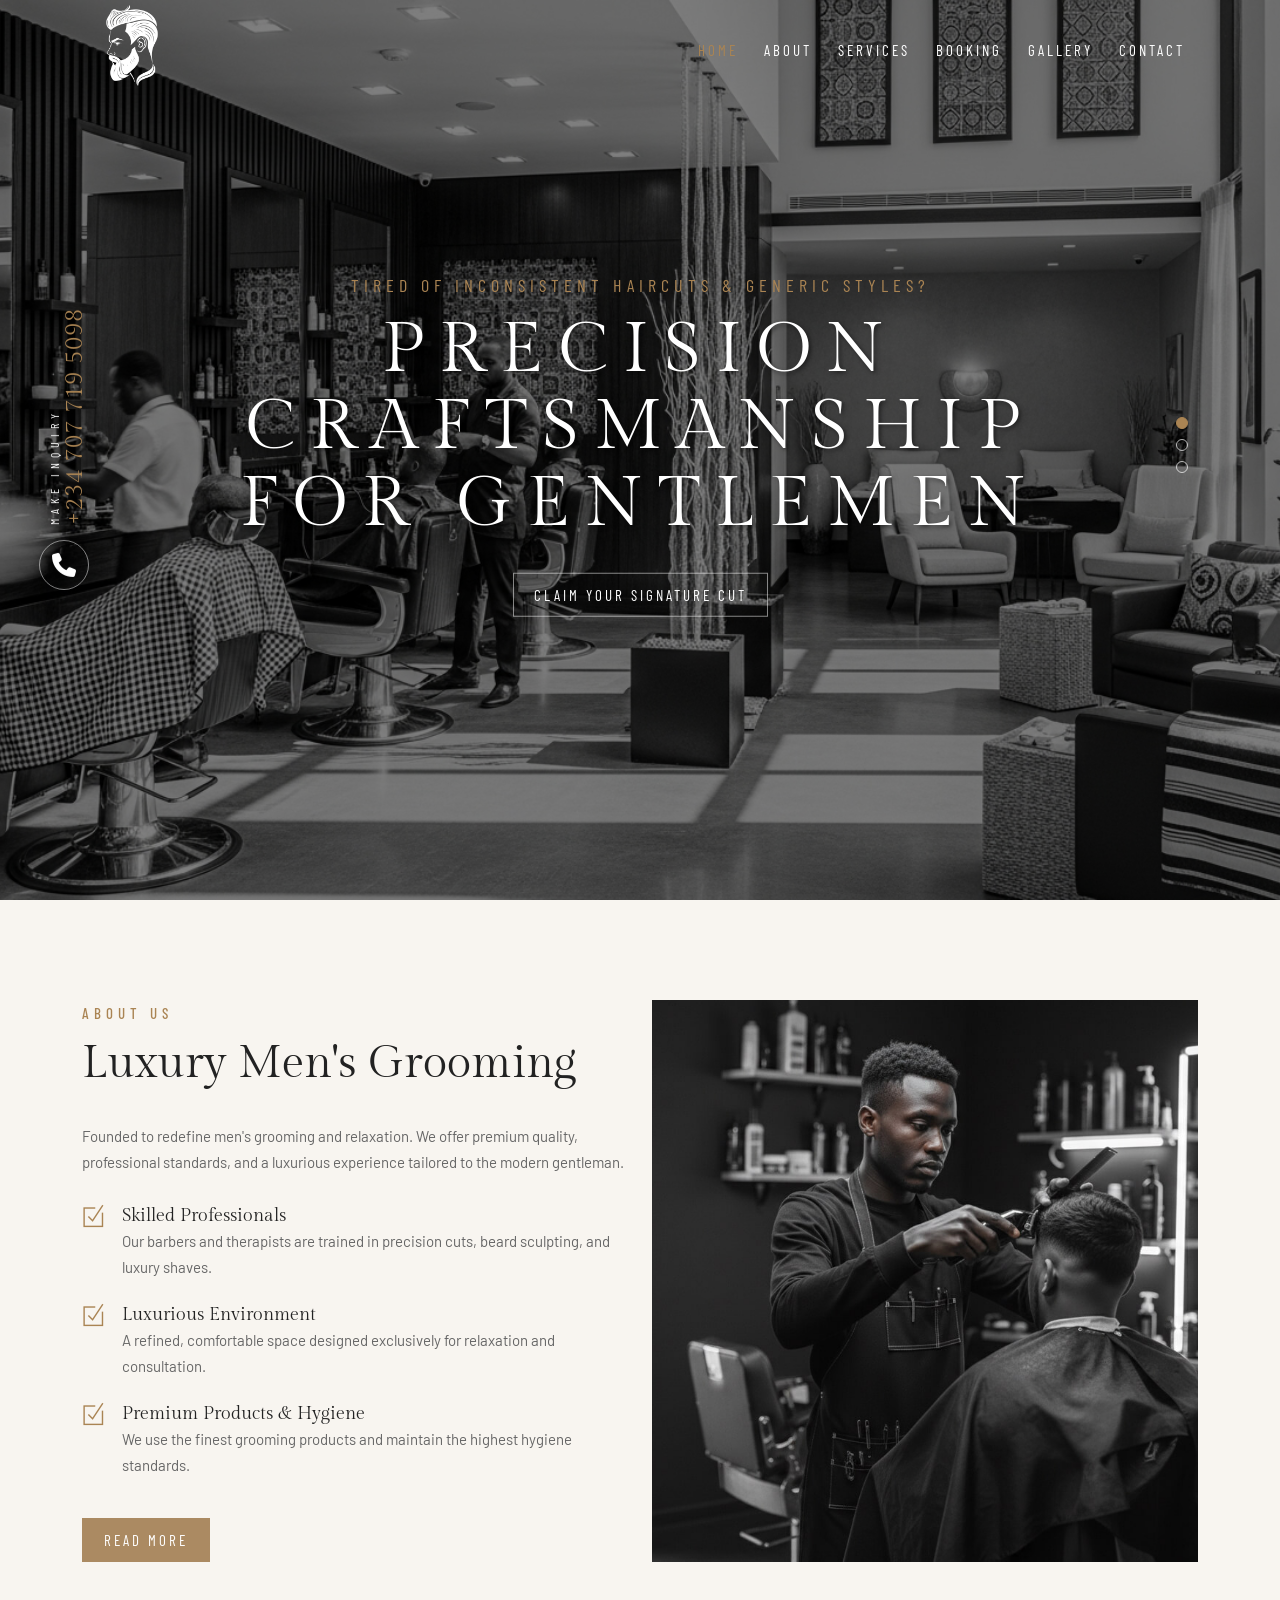
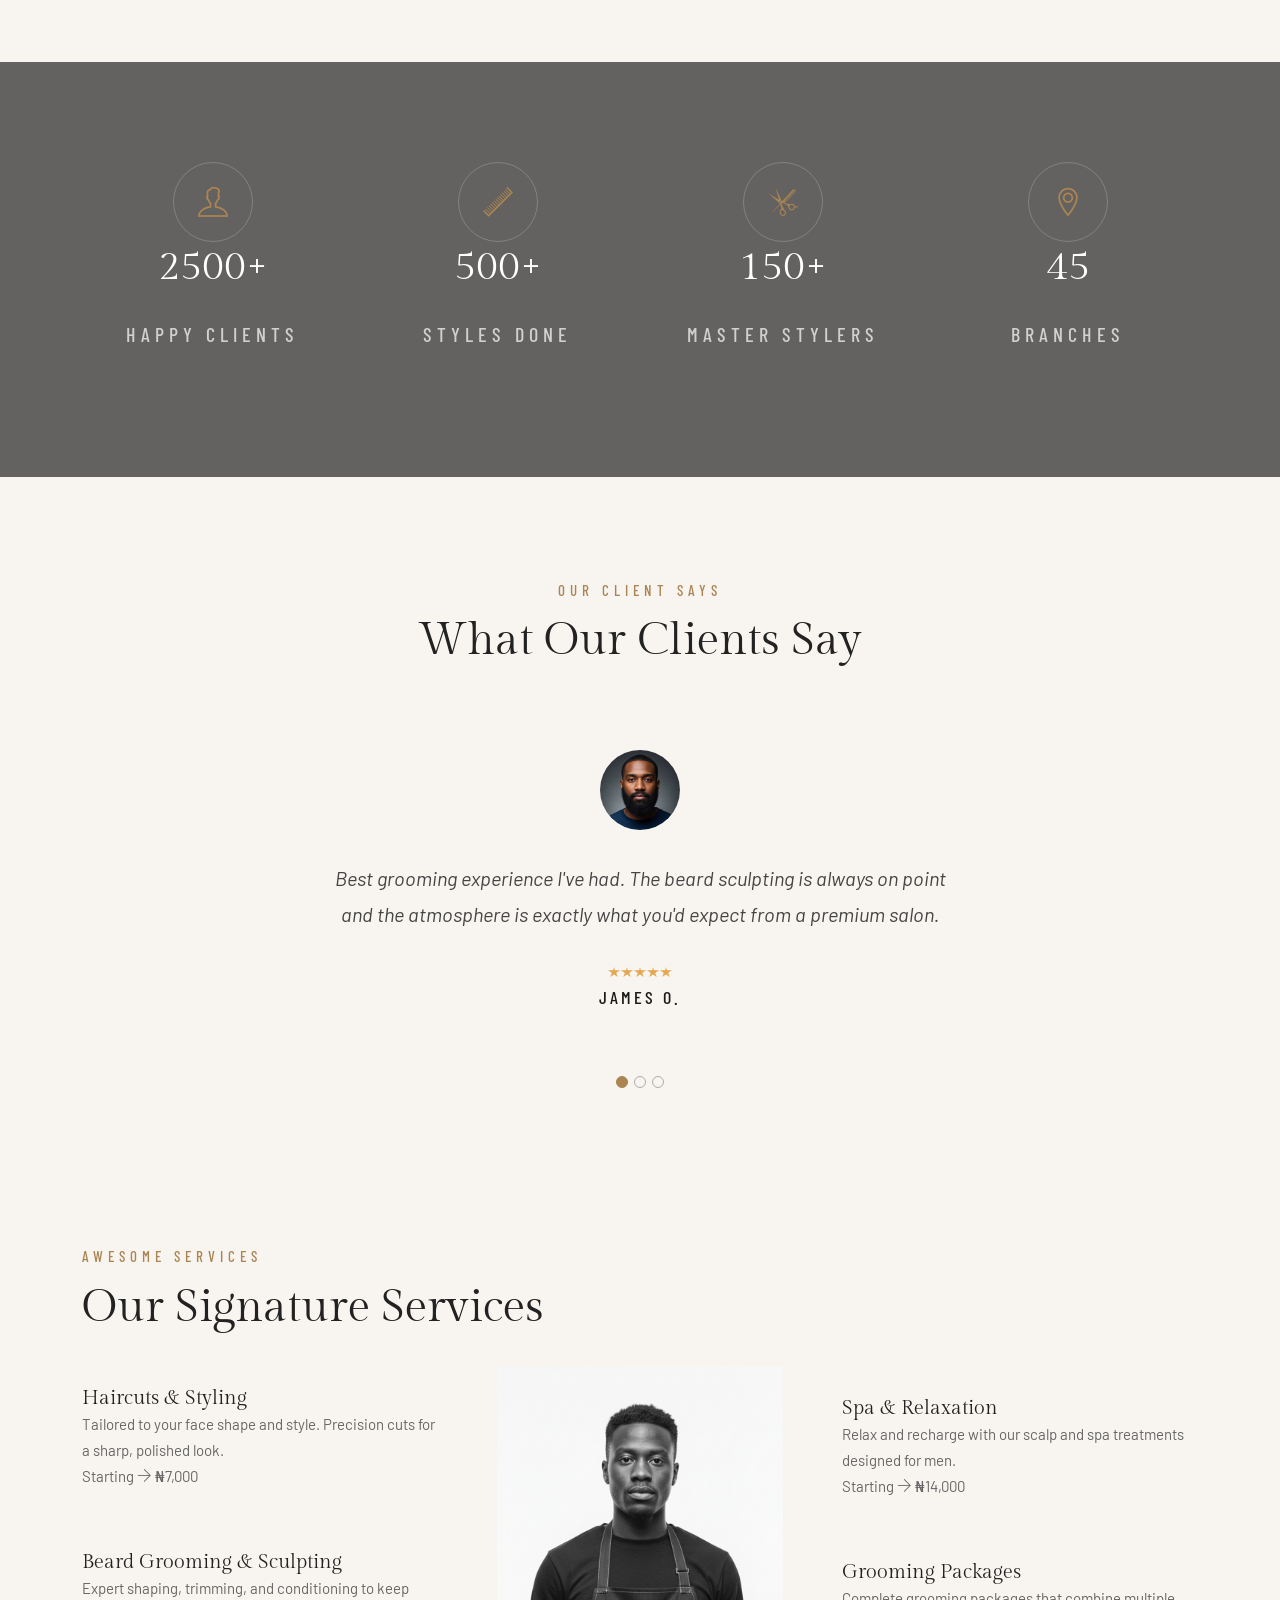
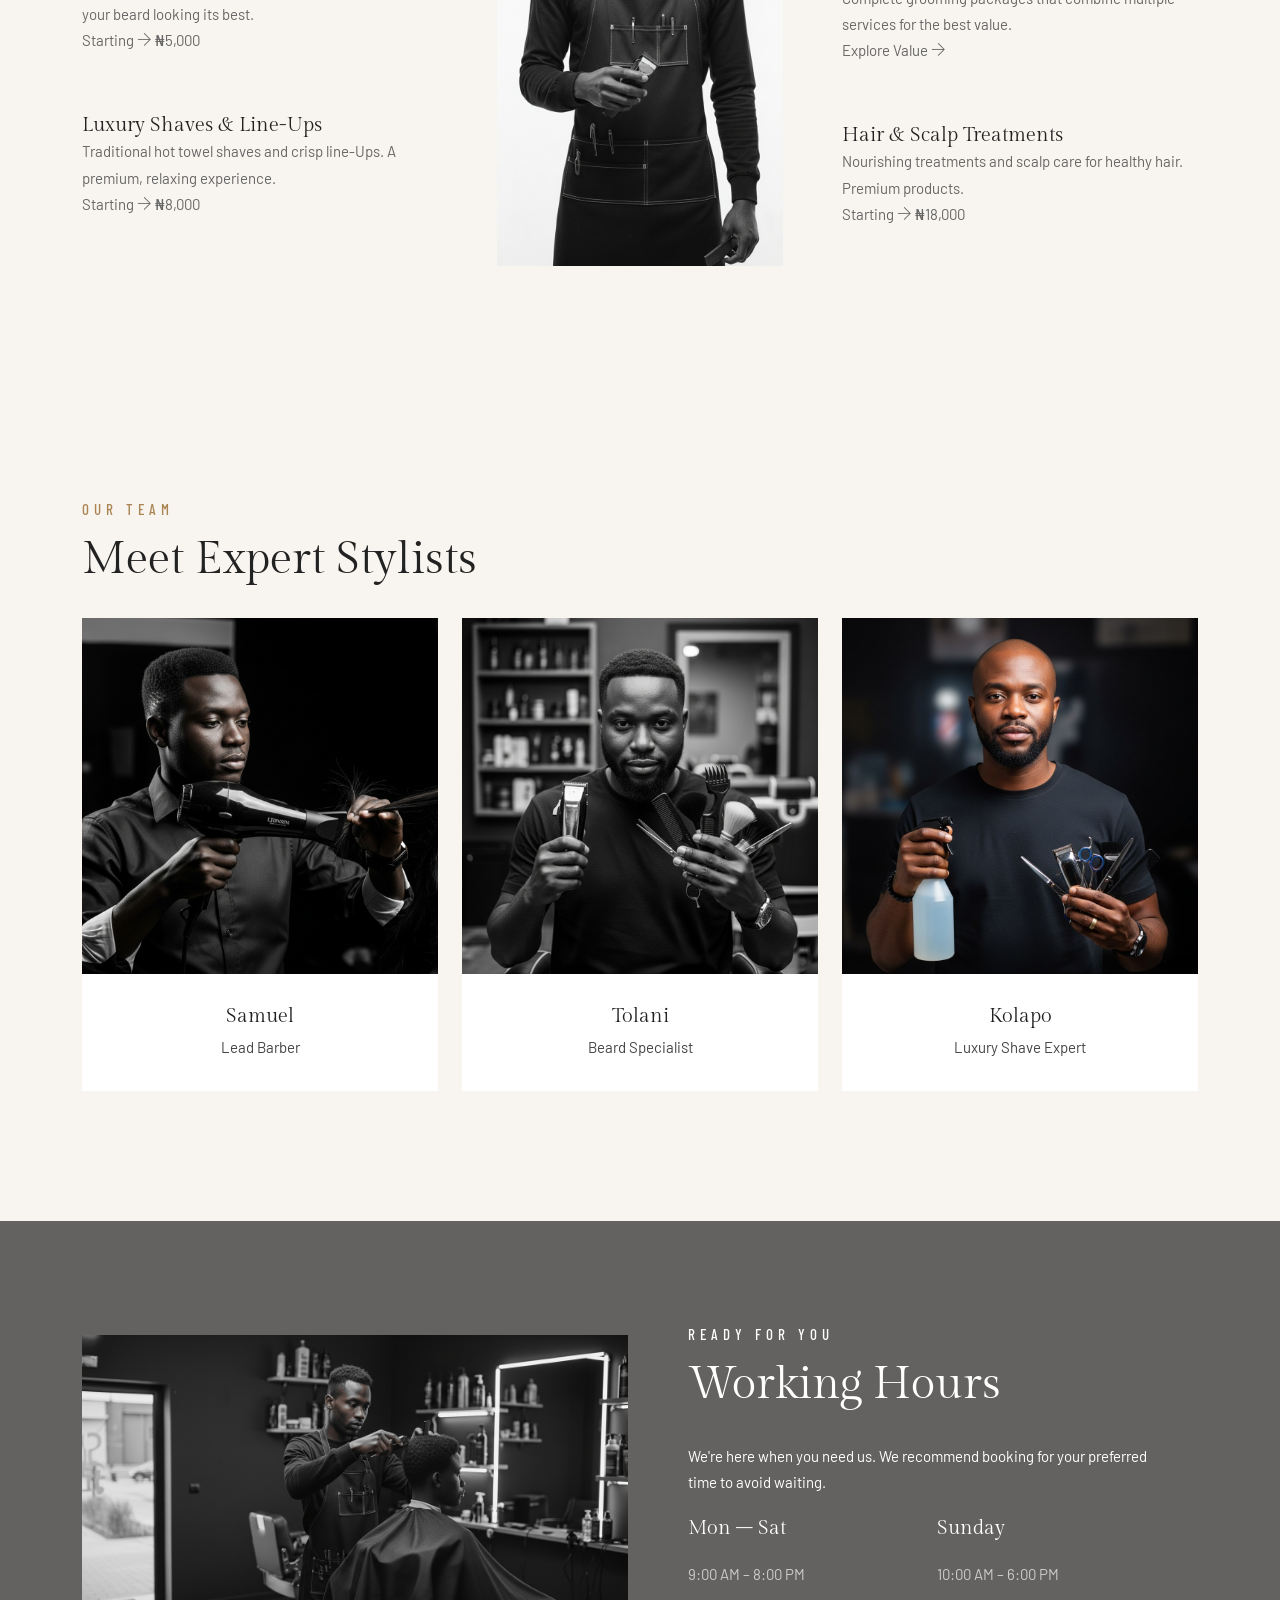
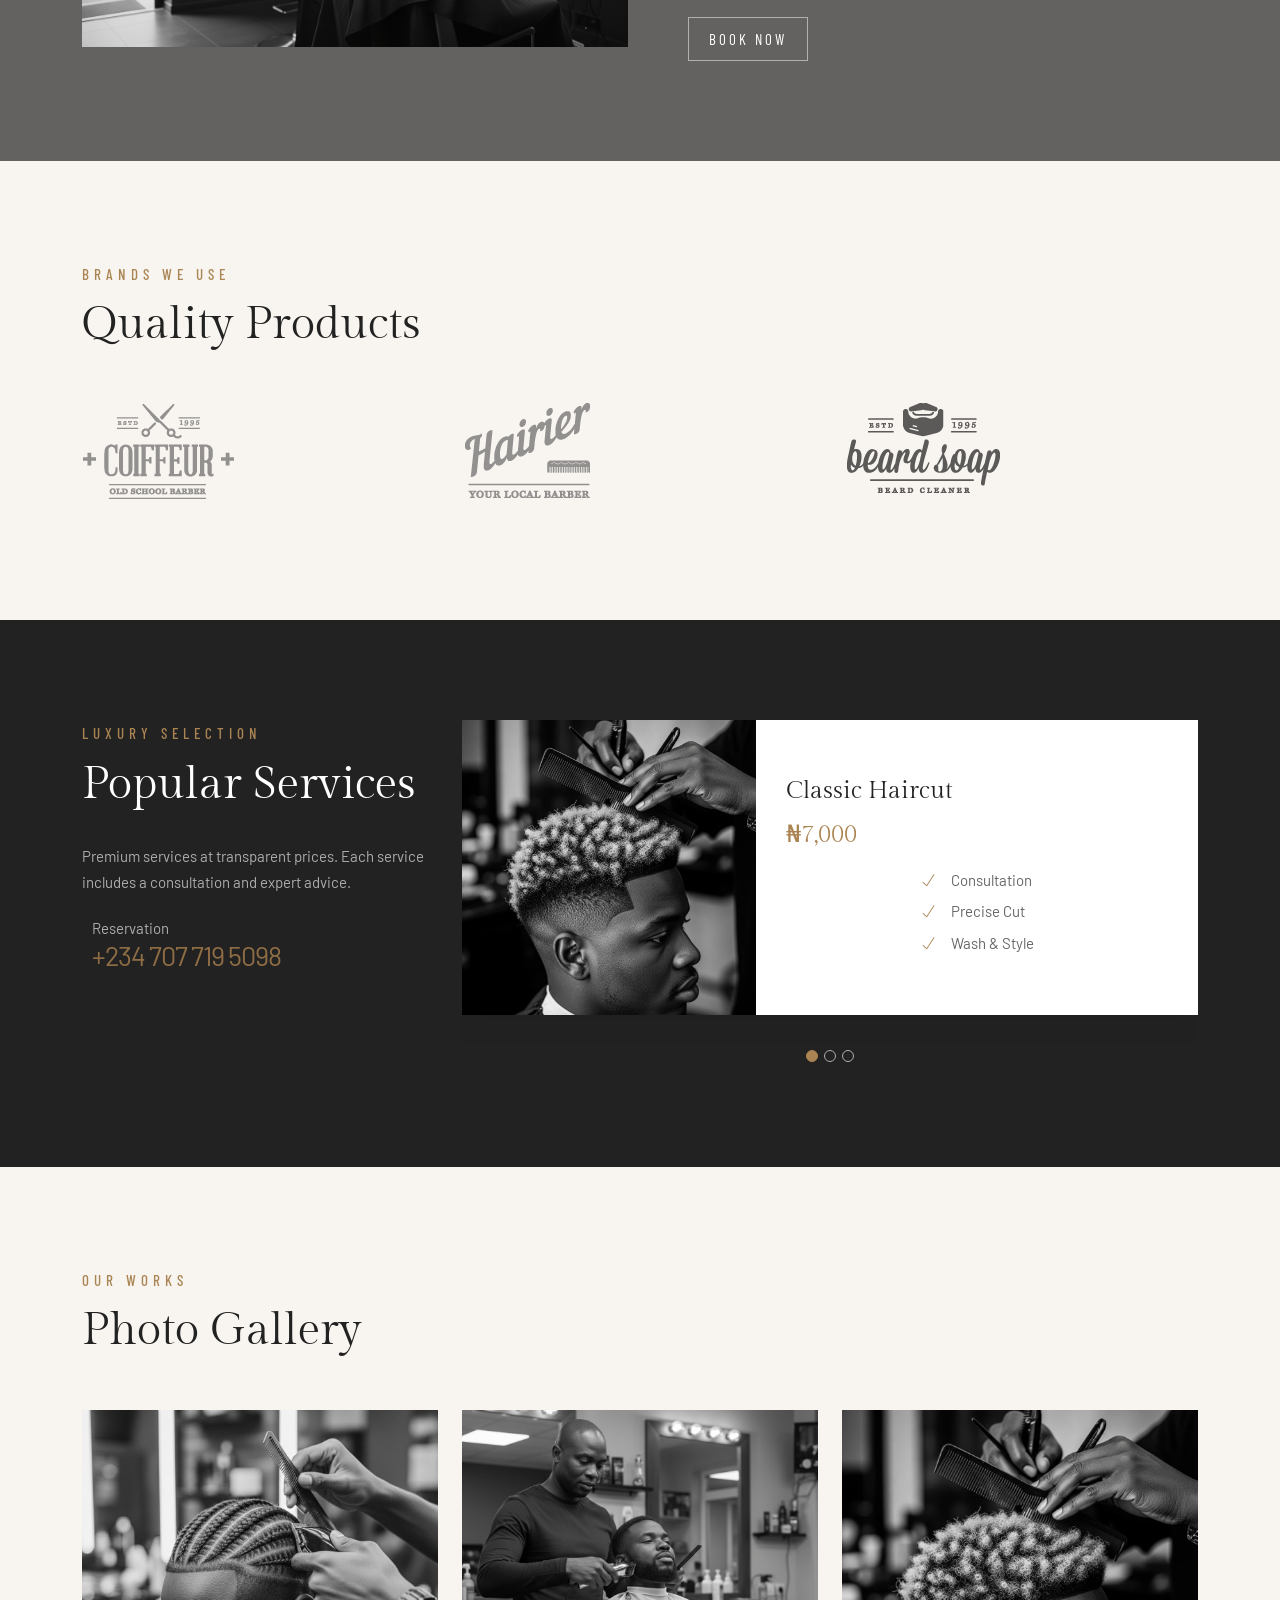
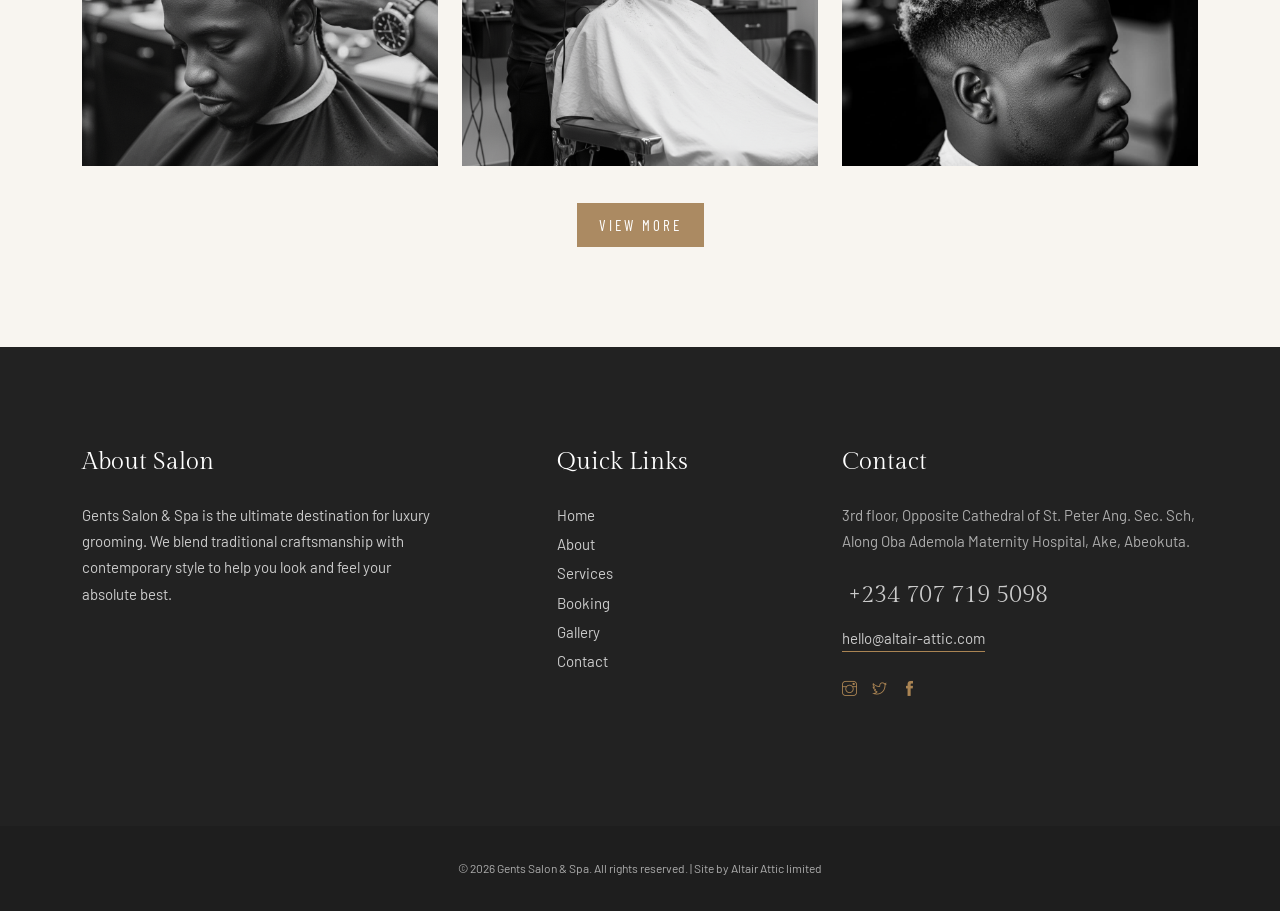
==== frontend1/index.html @ f6e3e0f7 "version2 salon code" ====
<!DOCTYPE html>
<html lang="en">

<head>
    <meta charset="UTF-8">
    <meta http-equiv="X-UA-Compatible" content="IE=edge" />
    <meta name="viewport" content="width=device-width, initial-scale=1, maximum-scale=1" />
    <title>Gents Salon & Spa | Luxury Grooming for the Modern Gentleman</title>
    <meta name="description"
        content="Gents Salon & Spa – Premium men's grooming and spa. Request an appointment, view services, gallery and contact us">
    <link rel="icon" href="assets/images/logo3.png" type="image/png" sizes="32x32">
    <link rel="preconnect" href="https://fonts.googleapis.com">
    <link rel="preconnect" href="https://fonts.gstatic.com" crossorigin>
    <link
        href="https://fonts.googleapis.com/css2?family=Barlow+Condensed:wght@300;400&family=Barlow:wght@400&family=Gilda+Display&display=swap"
        rel="stylesheet">
    <link rel="stylesheet" href="assets/css/plugins.css" />
    <link rel="stylesheet" href="assets/css/style.css" />
    <link rel="stylesheet" href="assets/css/salon-custom.css" />
</head>

<body>

    <!-- Progress scroll totop -->
    <div class="progress-wrap cursor-pointer">
        <svg class="progress-circle svg-content" width="100%" height="100%" viewBox="-1 -1 102 102">
            <path d="M50,1 a49,49 0 0,1 0,98 a49,49 0 0,1 0,-98" />
        </svg>
    </div>
    <!-- Navbar -->
    <nav class="navbar navbar-expand-lg">
        <div class="container">
            <!-- Logo -->
            <div class="logo-wrapper">
                <a class="logo" href="index.html"> <img src="assets/images/logo3.png" class="logo-img" alt=""> </a>
            </div>
            <!-- Button -->
            <button class="navbar-toggler" type="button" data-bs-toggle="collapse" data-bs-target="#navbar"
                aria-controls="navbar" aria-expanded="false" aria-label="Toggle navigation"> <span
                    class="navbar-toggler-icon"><i class="ti-menu"></i></span> </button>
            <!-- Menu -->
            <div class="collapse navbar-collapse" id="navbar">
                <ul class="navbar-nav ms-auto">
                    <li class="nav-item"><a class="nav-link active" href="index.html">Home</a></li>
                    <li class="nav-item"><a class="nav-link" href="about.html">About</a></li>
                    <li class="nav-item"><a class="nav-link" href="services.html">Services</a></li>
                    <li class="nav-item"><a class="nav-link" href="booking.html">Booking</a></li>
                    <li class="nav-item"><a class="nav-link" href="gallery.html">Gallery</a></li>
                    <li class="nav-item"><a class="nav-link" href="contact.html">Contact</a></li>
                </ul>
            </div>
        </div>
    </nav>

    <!-- Slider -->
    <header class="header slider-fade">
        <div class="owl-carousel owl-theme">
            <!-- Hero 1 -->
            <div class="text-center item bg-img" data-overlay-dark="5"
                data-background="assets/images/slider/slider11.jpg">
                <div class="v-middle caption">
                    <div class="container">
                        <div class="row">
                            <div class="col-md-10 offset-md-1">

                                <h4>Tired of Inconsistent Haircuts & Generic Styles?</h4>
                                <h1>PRECISION CRAFTSMANSHIP FOR GENTLEMEN</h1>
                                <div class="butn-light mt-30 mb-30"> <a href="booking.html"><span>Claim Your Signature
                                            Cut</span></a> </div>
                            </div>
                        </div>
                    </div>
                </div>
            </div>
            <!-- Hero 2 -->
            <div class="text-center item bg-img" data-overlay-dark="5"
                data-background="assets/images/slider/slider2.jpg">
                <div class="v-middle caption">
                    <div class="container">
                        <div class="row">
                            <div class="col-md-10 offset-md-1">

                                <h4>Frustrated with Razor Burn & Post-Shave Irritation?</h4>
                                <h1>LUXURY HOT-TOWEL SHAVE EXPERIENCE</h1>
                                <div class="butn-light mt-30 mb-30"> <a href="booking.html"><span>Claim Smooth
                                            Comfort</span></a> </div>
                            </div>
                        </div>
                    </div>
                </div>
            </div>
            <!-- Hero 3 -->
            <div class="text-center item bg-img" data-overlay-dark="5"
                data-background="assets/images/slider/slider1.jpg">
                <div class="v-middle caption">
                    <div class="container">
                        <div class="row">
                            <div class="col-md-10 offset-md-1">

                                <h4>Sick of Waiting Around in Crowded Barbershops?</h4>
                                <h1>VIP BOOKINGS & GUARANTEED SLOTS</h1>
                                <div class="butn-light mt-30 mb-30"> <a href="booking.html"><span>Claim My Reserved
                                            Spot</span></a> </div>
                            </div>
                        </div>
                    </div>
                </div>
            </div>
        </div>
        <!-- slider reservation -->
        <div class="reservation">
            <a href="tel:+2347077195098">
                <div class="icon d-flex justify-content-center align-items-center">
                    <i class="fa fa-phone"></i>
                </div>
                <div class="call"><span>+234 707 719 5098</span> <br>Make Inquiry</div>
            </a>
        </div>
    </header>

    <!-- About Section -->
    <section class="about section-padding">
        <div class="container">
            <div class="row">
                <div class="col-md-6 mb-30">
                    <div class="section-subtitle">About Us</div>
                    <div class="section-title">Luxury Men's Grooming</div>
                    <p>Founded to redefine men's grooming and relaxation. We offer premium quality, professional
                        standards, and a luxurious experience tailored to the modern gentleman.</p>

                    <ul class="list-unstyled mt-30">
                        <li class="d-flex align-items-start mb-20">
                            <div class="icon color-5 me-3" style="font-size: 24px;"><i class="ti-check-box"></i></div>
                            <div>
                                <h6 class="mb-0"
                                    style="color: #222; font-size: 18px; text-transform: none; letter-spacing: normal;">
                                    Skilled Professionals</h6>
                                <p class="mb-4">Our barbers and therapists are trained in precision cuts, beard
                                    sculpting, and luxury shaves.</p>
                            </div>
                        </li>
                        <li class="d-flex align-items-start mb-20">
                            <div class="icon color-5 me-3" style="font-size: 24px;"><i class="ti-check-box"></i></div>
                            <div>
                                <h6 class="mb-0"
                                    style="color: #222; font-size: 18px; text-transform: none; letter-spacing: normal;">
                                    Luxurious Environment</h6>
                                <p class="mb-4">A refined, comfortable space designed exclusively for relaxation and
                                    consultation.</p>
                            </div>
                        </li>
                        <li class="d-flex align-items-start">
                            <div class="icon color-5 me-3" style="font-size: 24px;"><i class="ti-check-box"></i></div>
                            <div>
                                <h6 class="mb-0"
                                    style="color: #222; font-size: 18px; text-transform: none; letter-spacing: normal;">
                                    Premium Products & Hygiene</h6>
                                <p class="mb-4">We use the finest grooming products and maintain the highest hygiene
                                    standards.</p>
                            </div>
                        </li>
                    </ul>

                    <div class="butn-dark mt-10"> <a href="about.html"><span>Read More</span></a> </div>
                </div>
                <div class="col-md-6 mb-md-0 mb-30">
                    <div class="item gallery-box about-img-container">
                        <div class="gallery-img">
                            <img src="assets/images/slider/slider1.jpg" alt="" class="img-fluid about-img">
                        </div>
                    </div>
                </div>
            </div>
        </div>
    </section>

    <!-- Facts Section -->
    <section class="section-padding bg-fixed bg-img" data-overlay-dark="6"
        data-background="assets/images/client/client-say-bg.jpg">
        <div class="container text-white">
            <div class="row">
                <div class="col-md-3">
                    <div class="text-center mb-md-0 mb-30">
                        <div class="icon-circle-wrap rounded-circle mx-auto mb-20"
                            style="width: 80px; height: 80px; border: 1px solid rgba(255,255,255,0.2); display: flex; align-items: center; justify-content: center;">
                            <i class="ti-user" style="font-size: 30px; color: var(--primary);"></i>
                        </div>
                        <h2 class="section-title text-white mb-0" style="font-size: 40px !important;">2500+</h2>
                        <h6 class="section-subtitle" style="color: rgba(255,255,255,0.7) !important;">Happy Clients</h6>
                    </div>
                </div>
                <div class="col-md-3">
                    <div class="text-center mb-md-0 mb-30">
                        <div class="icon-circle-wrap rounded-circle mx-auto mb-20"
                            style="width: 80px; height: 80px; border: 1px solid rgba(255,255,255,0.2); display: flex; align-items: center; justify-content: center;">
                            <i class="flaticon flaticon-comb" style="font-size: 30px; color: var(--primary);"></i>
                        </div>
                        <h2 class="section-title text-white mb-0" style="font-size: 40px !important;">500+</h2>
                        <h6 class="section-subtitle" style="color: rgba(255,255,255,0.7) !important;">Styles Done</h6>
                    </div>
                </div>
                <div class="col-md-3">
                    <div class="text-center mb-md-0 mb-30">
                        <div class="icon-circle-wrap rounded-circle mx-auto mb-20"
                            style="width: 80px; height: 80px; border: 1px solid rgba(255,255,255,0.2); display: flex; align-items: center; justify-content: center;">
                            <i class="flaticon flaticon-scissors-and-comb-1"
                                style="font-size: 30px; color: var(--primary);"></i>
                        </div>
                        <h2 class="section-title text-white mb-0" style="font-size: 40px !important;">150+</h2>
                        <h6 class="section-subtitle" style="color: rgba(255,255,255,0.7) !important;">Master Stylers
                        </h6>
                    </div>
                </div>
                <div class="col-md-3">
                    <div class="text-center mb-md-0 mb-30">
                        <div class="icon-circle-wrap rounded-circle mx-auto mb-20"
                            style="width: 80px; height: 80px; border: 1px solid rgba(255,255,255,0.2); display: flex; align-items: center; justify-content: center;">
                            <i class="ti-location-pin" style="font-size: 30px; color: var(--primary);"></i>
                        </div>
                        <h2 class="section-title text-white mb-0" style="font-size: 40px !important;">45</h2>
                        <h6 class="section-subtitle" style="color: rgba(255,255,255,0.7) !important;">Branches</h6>
                    </div>
                </div>
            </div>
        </div>
    </section>

    <section class="testimonials section-padding bg-cream">
        <div class="container text-center">
            <div class="row">
                <div class="col-md-12">
                    <div class="section-subtitle">Our Client Says</div>
                    <div class="section-title">What Our Clients Say</div>
                </div>
            </div>
            <div class="row">
                <div class="col-md-8 offset-md-2">
                    <div class="testimonials-box">
                        <div class="owl-carousel owl-theme">
                            <div class="item">
                                <div class="clients mb-30">
                                    <img src="assets/images/client/client-say-author-1.png" width="80"
                                        class="img-fluid rounded-circle mx-auto" alt="author-1">
                                </div>
                                <p>Best grooming experience I've had. The beard sculpting is always on point and the
                                    atmosphere is exactly what you'd expect from a premium salon.</p>
                                <div class="info text-center">
                                    <div class="cont text-center"> <span><i class="star-rating"></i><i
                                                class="star-rating"></i><i class="star-rating"></i><i
                                                class="star-rating"></i><i class="star-rating"></i></span>
                                        <h6>James O.</h6>
                                    </div>
                                </div>
                            </div>
                            <div class="item">
                                <div class="clients mb-30">
                                    <img src="assets/images/client/client-say-author-4.png" width="80"
                                        class="img-fluid rounded-circle mx-auto" alt="author-1">
                                </div>
                                <p>They listened to what I wanted and delivered. The haircut and line-up were exactly
                                    what I asked for. Very professional and welcoming.</p>
                                <div class="info text-center">
                                    <div class="cont text-center"> <span><i class="star-rating"></i><i
                                                class="star-rating"></i><i class="star-rating"></i><i
                                                class="star-rating"></i><i class="star-rating"></i></span>
                                        <h6>David T.</h6>
                                    </div>
                                </div>
                            </div>
                            <div class="item">
                                <div class="clients mb-30">
                                    <img src="assets/images/client/client-say-author-6.png" width="80"
                                        class="img-fluid rounded-circle mx-auto" alt="author-1">
                                </div>
                                <p>Finally found a place that gets men's grooming right. The scalp treatment and luxury
                                    shave are top tier. Highly recommend.</p>
                                <div class="info text-center">
                                    <div class="cont text-center"> <span><i class="star-rating"></i><i
                                                class="star-rating"></i><i class="star-rating"></i><i
                                                class="star-rating"></i><i class="star-rating"></i></span>
                                        <h6>Michael K.</h6>
                                    </div>
                                </div>
                            </div>
                        </div>
                    </div>
                </div>
            </div>
        </div>
    </section>

    <!-- Signature Services Section -->
    <section class="rooms1 section-padding" data-scroll-index="1">
        <div class="container">
            <div class="row">
                <div class="col-md-12">
                    <div class="section-subtitle">Awesome Services</div>
                    <div class="section-title">Our Signature Services</div>
                </div>
            </div>
            <div class="row">
                <div class="col-lg-4">
                    <ul class="list-unstyled mt-20">
                        <li class="mb-60">
                            <div>
                                <h5 class="mb-0"><a href="services.html">Haircuts & Styling</a></h5>
                                <p class="mb-0">Tailored to your face shape and style. Precision cuts for a sharp,
                                    polished look.</p>
                                <div class="permalink mb-0"><a href="services.html">Starting <i
                                            class="ti-arrow-right"></i> ₦7,000 </a></div>
                            </div>
                        </li>
                        <li class="mb-60">
                            <div>
                                <h5 class="mb-0"><a href="services.html">Beard Grooming & Sculpting</a></h5>
                                <p class="mb-0">Expert shaping, trimming, and conditioning to keep your beard looking
                                    its best.</p>
                                <div class="permalink mb-0"><a href="services.html">Starting <i
                                            class="ti-arrow-right"></i> ₦5,000 </a></div>
                            </div>
                        </li>
                        <li class="mb-60">
                            <div>
                                <h5 class="mb-0"><a href="services.html">Luxury Shaves & Line-Ups</a></h5>
                                <p class="mb-0">Traditional hot towel shaves and crisp line-Ups. A premium, relaxing
                                    experience.</p>
                                <div class="permalink mb-0"><a href="services.html">Starting <i
                                            class="ti-arrow-right"></i> ₦8,000 </a></div>
                            </div>
                        </li>
                    </ul>
                </div>
                <div class="col-lg-4 text-center">
                    <div class="item gallery-box">
                        <div class="gallery-img">
                            <img src="assets/images/service/service.png" alt="Signature Service" class="img-fluid"
                                style="max-height: 500px; width: auto; margin: 0 auto; display: block;">
                        </div>
                    </div>
                </div>
                <div class="col-lg-4">
                    <ul class="list-unstyled mt-30">
                        <li class="mb-60">
                            <div>
                                <h5 class="mb-0"><a href="services.html">Spa & Relaxation</a></h5>
                                <p class="mb-0">Relax and recharge with our scalp and spa treatments designed for men.
                                </p>
                                <div class="permalink mb-0"><a href="services.html">Starting <i
                                            class="ti-arrow-right"></i> ₦14,000 </a></div>
                            </div>
                        </li>
                        <li class="mb-60">
                            <div>
                                <h5 class="mb-0"><a href="services.html">Grooming Packages</a></h5>
                                <p class="mb-0">Complete grooming packages that combine multiple services for the best
                                    value.</p>
                                <div class="permalink mb-0"><a href="services.html">Explore Value <i
                                            class="ti-arrow-right"></i> </a></div>
                            </div>
                        </li>
                        <li>
                            <div>
                                <h5 class="mb-0"><a href="services.html">Hair & Scalp Treatments</a></h5>
                                <p class="mb-0">Nourishing treatments and scalp care for healthy hair. Premium
                                    products.
                                </p>
                                <div class="permalink mb-0"><a href="services.html">Starting <i
                                            class="ti-arrow-right"></i> ₦18,000 </a></div>
                            </div>
                        </li>
                    </ul>
                </div>
            </div>
        </div>
    </section>

    <!-- Team Section -->
    <section class="team section-padding bg-cream">
        <div class="container">
            <div class="row">
                <div class="col-md-12">
                    <div class="section-subtitle">Our Team</div>
                    <div class="section-title">Meet Expert Stylists</div>
                </div>
            </div>
            <div class="row">
                <div class="col-md-4">
                    <div class="item mb-md-0 mb-30">
                        <div class="img"> <img src="assets/images/style/style1.png" alt=""> </div>
                        <div class="info text-center">
                            <h6>Samuel</h6>
                            <p>Lead Barber</p>
                            <div class="social valign">
                                <div class="full-width">
                                    <a href="#"><i class="ti-instagram"></i></a>
                                    <a href="#"><i class="ti-facebook"></i></a>
                                    <a href="#"><i class="ti-twitter"></i></a>
                                </div>
                            </div>
                        </div>
                    </div>
                </div>
                <div class="col-md-4">
                    <div class="item mb-md-0 mb-30">
                        <div class="img"> <img src="assets/images/style/style2.png" alt=""> </div>
                        <div class="info text-center">
                            <h6>Tolani</h6>
                            <p>Beard Specialist</p>
                            <div class="social valign">
                                <div class="full-width">
                                    <a href="#"><i class="ti-instagram"></i></a>
                                    <a href="#"><i class="ti-facebook"></i></a>
                                    <a href="#"><i class="ti-twitter"></i></a>
                                </div>
                            </div>
                        </div>
                    </div>
                </div>
                <div class="col-md-4">
                    <div class="item mb-0">
                        <div class="img"> <img src="assets/images/style/style3.png" alt=""> </div>
                        <div class="info text-center">
                            <h6>Kolapo</h6>
                            <p>Luxury Shave Expert</p>
                            <div class="social valign">
                                <div class="full-width">
                                    <a href="#"><i class="ti-instagram"></i></a>
                                    <a href="#"><i class="ti-facebook"></i></a>
                                    <a href="#"><i class="ti-twitter"></i></a>
                                </div>
                            </div>
                        </div>
                    </div>
                </div>
            </div>
        </div>
    </section>

    <!-- Working Hours -->
    <section class="working-hours section-padding bg-img bg-fixed" data-overlay-dark="6"
        data-background="assets/images/about-header-bg.png">
        <div class="container text-white">
            <div class="row align-items-center">
                <div class="col-md-6 mb-md-0 mb-30">
                    <img src="assets/images/working-hour-3.png" alt="Working Hours" class="img-fluid wow fadeInLeft">
                </div>
                <div class="col-md-6 mb-0 px-lg-5">
                    <div class="section-subtitle" style="color: #fff !important;">Ready for you</div>
                    <div class="section-title text-white">Working Hours</div>
                    <p class="text-white">We're here when you need us. We recommend booking for your preferred time to
                        avoid waiting.</p>
                    <div class="row">
                        <div class="col-6 mb-20">
                            <h6 class="text-white">Mon – Sat</h6>
                            <p class="mb-0" style="color: #ccc;">9:00 AM – 8:00 PM</p>
                        </div>
                        <div class="col-6 mb-20">
                            <h6 class="text-white">Sunday</h6>
                            <p class="mb-0" style="color: #ccc;">10:00 AM – 6:00 PM</p>
                        </div>
                    </div>
                    <div class="butn-light mt-30"> <a href="booking.html"><span>Book Now</span></a> </div>
                </div>
            </div>
        </div>
    </section>

    <!-- Brands -->
    <section class="clients section-padding bg-cream">
        <div class="container">
            <div class="row">
                <div class="col-md-12 mb-30">
                    <div class="section-subtitle">Brands We Use</div>
                    <div class="section-title">Quality Products</div>
                </div>
                <div class="col-md-12">
                    <div class="owl-carousel owl-theme">
                        <div class="clients-logo"> <a href="#0"><img src="assets/images/client-logo/brand-item1.png"
                                    alt=""></a> </div>
                        <div class="clients-logo"> <a href="#0"><img src="assets/images/client-logo/brand-item2.png"
                                    alt=""></a> </div>
                        <div class="clients-logo"> <a href="#0"><img src="assets/images/client-logo/brand-item3.png"
                                    alt=""></a> </div>
                        <div class="clients-logo"> <a href="#0"><img src="assets/images/client-logo/brand-item4.png"
                                    alt=""></a> </div>
                        <div class="clients-logo"> <a href="#0"><img src="assets/images/client-logo/brand-item5.png"
                                    alt=""></a> </div>
                    </div>
                </div>
            </div>
        </div>
    </section>

    <!-- Popular Services (Deals) -->
    <section class="pricing section-padding bg-blck">
        <div class="container">
            <div class="row">
                <div class="col-md-4">
                    <div class="section-subtitle"><span>Luxury Selection</span></div>
                    <div class="section-title"><span>Popular Services</span></div>
                    <p class="color-2">Premium services at transparent prices. Each service includes a consultation and
                        expert advice.</p>
                    <div class="reservations mb-30">
                        <div class="icon"><span class="flaticon flaticon-call"></span></div>
                        <div class="text">
                            <p class="color-2">Reservation</p> <a href="tel:+2347077195098">+234 707 719 5098</a>
                        </div>
                    </div>
                </div>
                <div class="col-md-8">
                    <div class="owl-carousel owl-theme">
                        <div class="pricing-card">
                            <img src="assets/images/our-work/our-work-image8.png" alt="Haircut">
                            <div class="desc">
                                <div class="name">Classic Haircut</div>
                                <div class="amount">₦7,000</div>
                                <ul class="list-unstyled list">
                                    <li><i class="ti-check"></i> Consultation</li>
                                    <li><i class="ti-check"></i> Precise Cut</li>
                                    <li><i class="ti-check"></i> Wash & Style</li>
                                </ul>
                            </div>
                        </div>
                        <div class="pricing-card">
                            <img src="assets/images/our-work/our-work-image2.png" alt="Beard">
                            <div class="desc">
                                <div class="name">Beard Trim</div>
                                <div class="amount">₦5,000</div>
                                <ul class="list-unstyled list">
                                    <li><i class="ti-check"></i> Beard Shaping</li>
                                    <li><i class="ti-check"></i> Hot Towel Finish</li>
                                    <li><i class="ti-check"></i> Beard Oil</li>
                                </ul>
                            </div>
                        </div>
                        <div class="pricing-card">
                            <img src="assets/images/our-work/our-work-image1.png" alt="Massage">
                            <div class="desc">
                                <div class="name">Spa Session</div>
                                <div class="amount">₦14,000</div>
                                <ul class="list-unstyled list">
                                    <li><i class="ti-check"></i> Full Relaxation</li>
                                    <li><i class="ti-check"></i> Aromatherapy</li>
                                    <li><i class="ti-check"></i> Stress Relief</li>
                                </ul>
                            </div>
                        </div>
                    </div>
                </div>
            </div>
        </div>
    </section>

    <!-- Our Works (Gallery) -->
    <section class="section-padding">
        <div class="container">
            <div class="row">
                <div class="col-md-12">
                    <div class="section-subtitle">Our Works</div>
                    <div class="section-title">Photo Gallery</div>
                </div>
                <div class="col-md-4 gallery-item">
                    <a href="assets/images/our-work/our-work-image6.png" title="Haircuts & Styling" class="img-zoom">
                        <div class="gallery-box">
                            <div class="gallery-img"> <img src="assets/images/our-work/our-work-image6.png"
                                    class="img-fluid mx-auto d-block" alt="work-img"> </div>
                        </div>
                    </a>
                </div>
                <div class="col-md-4 gallery-item">
                    <a href="assets/images/our-work/our-work-image2.png" title="Beard Sculpting" class="img-zoom">
                        <div class="gallery-box">
                            <div class="gallery-img"> <img src="assets/images/our-work/our-work-image2.png"
                                    class="img-fluid mx-auto d-block" alt="work-img"> </div>
                        </div>
                    </a>
                </div>
                <div class="col-md-4 gallery-item">
                    <a href="assets/images/our-work/our-work-image8.png" title="Luxury Shave" class="img-zoom">
                        <div class="gallery-box">
                            <div class="gallery-img"> <img src="assets/images/our-work/our-work-image8.png"
                                    class="img-fluid mx-auto d-block" alt="work-img"> </div>
                        </div>
                    </a>
                </div>
            </div>
            <div class="row">
                <div class="col-md-12 text-center mt-30">
                    <div class="butn-dark"> <a href="gallery.html"><span>View More</span></a> </div>
                </div>
            </div>
        </div>
    </section>

    <!-- Footer -->
    <footer class="footer">
        <div class="footer-top">
            <div class="container">
                <div class="row">
                    <div class="col-md-4">
                        <div class="footer-column footer-about">
                            <h3 class="footer-title">About Salon</h3>
                            <p class="footer-about-text">Gents Salon & Spa is the ultimate destination for luxury
                                grooming. We blend traditional craftsmanship with contemporary style to help you look
                                and feel your absolute best.</p>
                        </div>
                    </div>
                    <div class="col-md-3 offset-md-1">
                        <div class="footer-column footer-explore clearfix">
                            <h3 class="footer-title">Quick Links</h3>
                            <ul class="footer-explore-list list-unstyled">
                                <li><a href="index.html">Home</a></li>
                                <li><a href="about.html">About</a></li>
                                <li><a href="services.html">Services</a></li>
                                <li><a href="booking.html">Booking</a></li>
                                <li><a href="gallery.html">Gallery</a></li>
                                <li><a href="contact.html">Contact</a></li>
                            </ul>
                        </div>
                    </div>
                    <div class="col-md-4">
                        <div class="footer-column footer-contact">
                            <h3 class="footer-title">Contact</h3>
                            <p class="footer-contact-text">3rd floor, Opposite Cathedral of St. Peter Ang. Sec. Sch,
                                Along Oba Ademola Maternity Hospital, Ake, Abeokuta.</p>
                            <div class="footer-contact-info">
                                <p class="footer-contact-phone"><span class="flaticon flaticon-call"></span> +234 707
                                    719 5098
                                </p>
                                <p class="footer-contact-mail">hello@altair-attic.com</p>
                            </div>
                            <div class="footer-about-social-list">
                                <a href="#"><i class="ti-instagram"></i></a>
                                <a href="#"><i class="ti-twitter"></i></a>
                                <a href="#"><i class="ti-facebook"></i></a>
                            </div>
                        </div>
                    </div>
                </div>
            </div>
        </div>
        <div class="footer-bottom">
            <div class="container">
                <div class="row">
                    <div class="col-md-12">
                        <div class="footer-bottom-inner">
                            <p class="footer-bottom-copy-right">&copy; 2026 Gents Salon & Spa. All rights reserved. |
                                Site by Altair Attic limited
                            </p>
                        </div>
                    </div>
                </div>
            </div>
        </div>
    </footer>

    <!-- jQuery -->
    <script src="assets/js/jquery-3.7.1.min.js"></script>
    <script src="assets/js/jquery-migrate-3.5.0.min.js"></script>
    <script src="assets/js/modernizr-2.6.2.min.js"></script>
    <script src="assets/js/imagesloaded.pkgd.min.js"></script>
    <script src="assets/js/jquery.isotope.v3.0.2.js"></script>
    <script src="assets/js/pace.js"></script>
    <script src="assets/js/popper.min.js"></script>
    <script src="assets/js/bootstrap.min.js"></script>
    <script src="assets/js/scrollIt.min.js"></script>
    <script src="assets/js/jquery.waypoints.min.js"></script>
    <script src="assets/js/owl.carousel.min.js"></script>
    <script src="assets/js/jquery.stellar.min.js"></script>
    <script src="assets/js/jquery.magnific-popup.js"></script>
    <script src="assets/js/YouTubePopUp.js"></script>
    <script src="assets/js/select2.js"></script>
    <script src="assets/js/datepicker.js"></script>
    <script src="assets/js/smooth-scroll.min.js"></script>
    <script src="assets/js/custom.js"></script>
</body>

</html>
---- frontend1/assets/css/style.css ----
/* -------------------------------------------------------

 01. Basics style
 02. Helper style
 03. Selection style 
 04. Preloader style
 05. Owl-Theme custom style
 06. Section style
 07. Navbar style
 08. Header style
 09. Slider-fade style (Homepage Slider)
 10. Slider style (Inner Page Slider)
 11. Kenburns Slider style
 12. Slider Grid Background style
 13. Page Banner Header style
 14. Video Background style
 15. Team style
 16. Rooms 2 style
 17. Rooms 3 style
 18. Rooms Page style
 19. Services style
 20. Restaurant Menu style
 21. Facilties style
 22. Clients style
 23. Gallery style
 24. Promo Video and Testimonials style
 25. Booking style
 26. Pricing style
 27. Careers style
 28. Accordion Box (for Faqs) style
 29. News 1 style
 30. News 2 style
 31. Post style
 32. Contact style
 33. Buttons style
 34. Coming Soon
 35. 404 Page style
 36. Footer style
 37. toTop Button style
 38. Overlay Effect Bg image style
 39. Responsive (Media Query)
 
------------------------------------------------------- */


/* ======= Basic style ======= */
html,
body {
    -moz-osx-font-smoothing: grayscale;
    -webkit-font-smoothing: antialiased;
    -moz-font-smoothing: antialiased;
    font-smoothing: antialiased;
}
* {
    margin: 0;
    padding: 0;
    -webkit-box-sizing: border-box;
    box-sizing: border-box;
    outline: none;
    list-style: none;
    word-wrap: break-word;
}
body {
    font-family: 'Barlow', sans-serif;
    font-size: 15px;
    font-weight: 400;
    line-height: 1.75em;
    color: #666;
    overflow-x: hidden !important;
}
p {
    font-family: 'Barlow', sans-serif;
    font-size: 15px;
    font-weight: 400;
    line-height: 1.75em;
    color: #666;
    margin-bottom: 20px;
}
h1,
h2,
h3,
h4,
h5,
h6 {
    font-family: 'Gilda Display', serif;;
    font-weight: 400;
    line-height: 1.25em;
    margin: 0 0 20px 0;
    color: #222;
}
img {
    width: 100%;
    height: auto;
}
img {
    -webkit-transition: all 0.5s;
    -o-transition: all 0.5s;
    transition: all 0.5s;
    color: #f4f4f4;
}
span,
a,
a:hover {
    display: inline-block;
    text-decoration: none;
    color: inherit;
}
b {
    font-weight: 400;
    color: #aa8453;
}

/* text field */
input[type="password"]:focus,
input[type="email"]:focus,
input[type="text"]:focus,
input[type="file"]:focus,
input[type="radio"]:focus,
input[type="checkbox"]:focus,
textarea:focus {
    outline: none;
}
input[type="password"],
input[type="email"],
input[type="text"],
input[type="file"],
textarea {
    max-width: 100%;
    margin-bottom: 15px;
    padding: 10px 0;
    height: auto;
    background-color: transparent;
    -webkit-box-shadow: none;
    box-shadow: none;
    border-width: 0 0 1px;
    border-style: solid;
    display: block;
    width: 100%;
    line-height: 1.5em;
    font-family: 'Barlow', sans-serif;
    font-size: 15px;
    font-weight: 400;
    color: #666;
    background-image: none;
    border-bottom: 1px solid #ececec;
    border-color: ease-in-out .15s, box-shadow ease-in-out .15s;
}
input:focus,
textarea:focus {
    border-bottom-width: 1px;
    border-color: #aa8453;
}
input[type="submit"],
input[type="reset"],
input[type="button"],
button {
    text-shadow: none;
    -webkit-box-shadow: none;
    box-shadow: none;
    line-height: 1.75em;
    -webkit-transition: background-color .15s ease-out;
    transition: background-color .15s ease-out;
    background: transparent;
    border: 0px solid transparent;
}
input[type="submit"]:hover,
input[type="reset"]:hover,
input[type="button"]:hover,
button:hover {
    border: 0px solid transparent;
}
select {
    padding: 10px;
    border-radius: 5px;
}
table,
th,
tr,
td {
    border: 1px solid #f8f5f0;
}
th,
tr,
td {
    padding: 10px;
}
input[type="radio"],
input[type="checkbox"] {
    display: inline;
}
input[type="submit"] {
    font-weight: 400;
    font-family: 'Gilda Display', serif;;
    text-transform: uppercase;
    background: #aa8453;
    color: #fff;
    padding: 8px 24px;
    margin: 0;
    position: relative;
    font-size: 15px;
    letter-spacing: 3px;
}
.alert-success {
    background: transparent;
    color: #666;
    border: 1px solid #aa8453;
    border-radius: 0px;
}

/* placeholder */
::-webkit-input-placeholder {
    color: #666;
    font-size: 15px;
    font-weight: 400;
}
:-moz-placeholder {
    color: #666;
}
::-moz-placeholder {
    color: #666;
    opacity: 1;
}
:-ms-input-placeholder {
    color: #666;
}

/* blockquote */
blockquote {
    padding: 45px;
    display: block;
    position: relative;
    background-color: #f8f5f0;
    overflow: hidden;
    margin: 35px 0;
    font-size: 15px;
    font-weight: 400;
    line-height: 1.75em;
    color: #666;
}
blockquote p {
    font-family: inherit;
    margin-bottom: 0 !important;
    color: inherit;
    max-width: 650px;
    width:100%;
    position:relative;
    z-index:3;
}
blockquote:before {
    content: '\e645';
    font-family: 'Themify';
    position: absolute;
    right: 40px;
    bottom: 40px;
    font-size: 110px;
    opacity: 0.07;
    line-height: 1;
    color: #222;
}
blockquote p {
    margin-bottom: 0;
}
blockquote p a {
    color:inherit;
}
blockquote cite {
    display:inline-block;
    font-size: 15px;
    position:relative;
    padding-left: 60px;
    border-color:inherit;
    line-height:1;
    margin-top: 22px;
    font-style:normal;
    color: #aa8453;
    font-weight: 400;
}
blockquote cite:before {
    content: '';
    position: absolute;
    left: 0;
    bottom: 5px;
    width: 45px;
    height: 1px;
    border-top: 1px solid; 
    border-color:inherit;
    color: #aa8453;
}


/* ======= Helper style ======= */
.mt-0 {
  margin-top: 0 !important;
}
.mt-15 {
  margin-top: 15px !important;
}
.mt-20 {
  margin-top: 20px !important;
}
.mt-30 {
  margin-top: 30px !important;
}
.mt-60 {
  margin-top: 60px !important;
}
.mt-90 {
  margin-top: 90px !important;
}
.mb-0 {
  margin-bottom: 0 !important;
}
.mb-30 {
  margin-bottom: 30px !important;
}
.mb-60 {
  margin-bottom: 60px !important;
}
.mb-90 {
  margin-bottom: 90px !important;
}
.pb-0 {
  padding-bottom: 0 !important;
}
.no-padding {
  padding: 0 !important;
}

/* important */
.o-hidden {
    overflow: hidden;
}
.position-re {
    position: relative;
}
.full-width {
    width: 100%;
}
.bg-img {
    background-size: cover;
    background-repeat: no-repeat;
}
.bg-fixed {
    background-attachment: fixed;
}
.pattern {
    background-repeat: repeat;
    background-size: auto;
}
.bold {
    font-weight: 600;
}
.count {
    font-family: 'Gilda Display', serif;;
}
.valign {
    display: -webkit-box;
    display: -ms-flexbox;
    display: flex;
    -webkit-box-align: center;
    -ms-flex-align: center;
    align-items: center;
}
.v-middle {
    position: absolute;
    width: 100%;
    top: 50%;
    left: 0;
    -webkit-transform: translate(0%, -50%);
    transform: translate(0%, -50%);
}
.v-bottom {
    position: absolute;
    width: 100%;
    bottom: 5%;
    left: 0;
    -webkit-transform: translate(0%, -5%);
    transform: translate(0%, -5%);
}
.js .animate-box {
    opacity: 0;
}

:root { scroll-behavior: auto; }

.owl-carousel .owl-nav button.owl-next, 
.owl-carousel .owl-nav button.owl-prev, 
.owl-carousel button.owl-dot {
    outline: none;
}

/* background & color */
.bg-blck {
    background: #222;
}
.bg-cream {
    background: #f8f5f0 ;
}
.color-1 {
color: #fff;
}
.color-2 {
color: #adadad;
}
.color-3 {
color: #666;
}
.color-4 {
color: #222;
}
.color-5 {
color: #aa8453;
}

/* star - white  */
.star {
  position: relative;
  display: inline-block;
  width: 0;
  height: 0;
  margin-left: 0.9em;
  margin-right: 0.9em;
  margin-bottom: 1.2em;
  border-right: 0.3em solid transparent;
  border-bottom: 0.7em solid #fff;
  border-left: 0.3em solid transparent;
  /* Controlls the size of the stars. */
  font-size: 8px;
}
.star:before, .star:after {
  content: "";
  display: block;
  width: 0;
  height: 0;
  position: absolute;
  top: 0.6em;
  left: -1em;
  border-right: 1em solid transparent;
  border-bottom: 0.7em solid #fff;
  border-left: 1em solid transparent;
  transform: rotate(-35deg);
}
.star:after {
  transform: rotate(35deg);
}
/* Star rating  */
.star-rating {
  position: relative;
  display: inline-block;
  width: 0;
  height: 0;
  margin-left: 0.9em;
  margin-right: 0.9em;
  margin-bottom: 2em;
  border-right: 0.3em solid transparent;
  border-bottom: 0.7em solid #e4a853;
  border-left: 0.3em solid transparent;
  /* Controlls the size of the stars. */
  font-size: 8px;
}
.star-rating:before, .star-rating:after {
  content: "";
  display: block;
  width: 0;
  height: 0;
  position: absolute;
  top: 0.6em;
  left: -1em;
  border-right: 1em solid transparent;
  border-bottom: 0.7em solid #e4a853;
  border-left: 1em solid transparent;
  transform: rotate(-35deg);
}
.star-rating:after {
  transform: rotate(35deg);
}


/* ======= Selection style ======= */
::-webkit-selection {
    color: #fff;
    background: #aa8453;
}
::-moz-selection {
    color: #fff;
    background: #aa8453;
}
::selection {
    color: #fff;
    background: #aa8453;
}


/* ======= Preloader style ======= */
.preloader-bg,
#preloader {
    position: fixed;
    width: 100%;
    height: 100%;
    overflow: hidden;
    background: #fff;
    z-index: 999999;
}
#preloader {
    display: table;
    table-layout: fixed;
}
#preloader-status {
    display: table-cell;
    vertical-align: middle;
}
.preloader-position {
    position: relative;
    margin: 0 auto;
    text-align: center;
    -webkit-box-sizing: border-box;
    -moz-box-sizing: border-box;
    -ms-box-sizing: border-box;
    -o-box-sizing: border-box;
    box-sizing: border-box;
}
.loader {
    position: relative;
    width: 70px;
    height: 70px;
    left: 50%;
    top: auto;
    margin-left: -35px;
    margin-top: 1px;
    -webkit-animation: rotate 1s infinite linear;
    -moz-animation: rotate 1s infinite linear;
    -ms-animation: rotate 1s infinite linear;
    -o-animation: rotate 1s infinite linear;
    animation: rotate 1s infinite linear;
    border: 1px solid rgba(0,0,0, 0.1);
    -webkit-border-radius: 50%;
    -moz-border-radius: 50%;
    -ms-border-radius: 50%;
    -o-border-radius: 50%;
    border-radius: 50%;
}
.loader span {
    position: absolute;
    width: 70px;
    height: 70px;
    top: -1px;
    left: -1px;
    border: 1px solid transparent;
    border-top: 1px solid #aa8453;
    -webkit-border-radius: 50%;
    -moz-border-radius: 50%;
    -ms-border-radius: 50%;
    -o-border-radius: 50%;
    border-radius: 50%;
}
@-webkit-keyframes rotate {
    0% {
        -webkit-transform: rotate(0deg);
    }
    100% {
        -webkit-transform: rotate(360deg);
    }
}
@keyframes rotate {
    0% {
        transform: rotate(0deg);
    }
    100% {
        transform: rotate(360deg);
    }
}


/* ======= Owl-Theme custom style ======= */
.owl-theme .owl-nav.disabled + .owl-dots {
    margin-top: 0px;
    line-height: 1.5;
    display: block;
    outline: none;
}
.owl-theme .owl-dots .owl-dot span {
    width: 12px;
    height: 12px;
    margin: 0 3px;
    border-radius: 50%;
    background: transparent;
    border: 1px solid #ADADAD;
}
.owl-theme .owl-dots .owl-dot.active span,
.owl-theme .owl-dots .owl-dot:hover span {
    background: #aa8453;
    border: 1px solid #aa8453;
}




/* === owl carousel nav style  === */
.clients .owl-theme .owl-nav,
.team .owl-theme .owl-nav,
.slider-grid-bg .owl-theme .owl-nav,
.news .owl-theme .owl-nav,
.pricing .owl-theme .owl-nav,
.testimonials .owl-theme .owl-nav,
.rooms-page .owl-theme .owl-nav,
.rooms3 .owl-theme .owl-nav,
.rooms2 .owl-theme .owl-nav,
.rooms1 .owl-theme .owl-nav {
    position: absolute!important;
    top: 35%!important;
    bottom: auto!important;
    width: 100%
}
.clients .owl-theme .owl-nav,
.team .owl-theme .owl-nav,
.slider-grid-bg .owl-theme .owl-nav,
.news .owl-theme .owl-nav,
.pricing .owl-theme .owl-nav,
.testimonials .owl-theme .owl-nav,
.rooms-page .owl-theme .owl-nav,
.rooms3 .owl-theme .owl-nav,
.rooms2 .owl-theme .owl-nav,
.rooms1 .owl-theme .owl-nav{
    position: relative;
    position: absolute;
    bottom: 0;
    left: 50%;
    -webkit-transform: translateX(-50%);
    -ms-transform: translateX(-50%);
    transform: translateX(-50%);
}
.clients .owl-theme .owl-prev,
.team .owl-theme .owl-prev,
.slider-grid-bg .owl-theme .owl-prev,
.news .owl-theme .owl-prev,
.pricing .owl-theme .owl-prev,
.testimonials .owl-theme .owl-prev,
.rooms-page .owl-theme .owl-prev,
.rooms3 .owl-theme .owl-prev,
.rooms2 .owl-theme .owl-prev,
.rooms1 .owl-theme .owl-prev {
    left: 10px!important
}
.clients .owl-theme .owl-next,
.team .owl-theme .owl-next,
.slider-grid-bg .owl-theme .owl-next,
.news .owl-theme .owl-next,
.pricing .owl-theme .owl-next,
.testimonials .owl-theme .owl-next,
.rooms-page .owl-theme .owl-next,
.rooms3 .owl-theme .owl-next,
.rooms2 .owl-theme .owl-next,
.rooms1 .owl-theme .owl-next {
    right: 10px!important
}
.clients .owl-theme .owl-prev,
.clients .owl-theme .owl-next,
.team .owl-theme .owl-prev,
.team .owl-theme .owl-next,
.slider-grid-bg .owl-theme .owl-prev,
.slider-grid-bg .owl-theme .owl-next,
.news .owl-theme .owl-prev,
.news .owl-theme .owl-next,
.pricing .owl-theme .owl-prev,
.pricing .owl-theme .owl-next,
.testimonials .owl-theme .owl-prev,
.testimonials .owl-theme .owl-next,
.rooms-page .owl-theme .owl-prev,
.rooms-page .owl-theme .owl-next,
.rooms3 .owl-theme .owl-prev,
.rooms3 .owl-theme .owl-next,
.rooms2 .owl-theme .owl-prev,
.rooms2 .owl-theme .owl-next,
.rooms1 .owl-theme .owl-prev,
.rooms1 .owl-theme .owl-next {
    color: #fff;
    position: absolute!important;
    top: 50%;
    padding: 0;
    height: 50px;
    width: 50px;
    border-radius: 0%;
    -webkit-transform: translateY(-50%);
    -ms-transform: translateY(-50%);
    transform: translateY(-50%);
    background: #272727;
    border: 1px solid #272727;
    line-height: 0;
    text-align: center;
    font-size: 16px
}
.clients .owl-theme .owl-prev>span,
.clients .owl-theme .owl-next>span,
.team .owl-theme .owl-prev>span,
.team .owl-theme .owl-next>span,
.slider-grid-bg .owl-theme .owl-prev>span,
.slider-grid-bg .owl-theme .owl-next>span,
.news .owl-theme .owl-prev>span,
.news .owl-theme .owl-next>span,
.pricing .owl-theme .owl-prev>span,
.pricing .owl-theme .owl-next>span,
.testimonials .owl-theme .owl-prev>span,
.testimonials .owl-theme .owl-next>span,
.rooms-page .owl-theme .owl-prev>span,
.rooms-page .owl-theme .owl-next>span,
.rooms3 .owl-theme .owl-prev>span,
.rooms3 .owl-theme .owl-next>span,
.rooms2 .owl-theme .owl-prev>span,
.rooms2 .owl-theme .owl-next>span,
.rooms1 .owl-theme .owl-prev>span,
.rooms1 .owl-theme .owl-next>span {
    position: absolute;
    line-height: 0;
    top: 50%;
    left: 50%;
    -webkit-transform: translate(-50%, -50%);
    -ms-transform: translate(-50%, -50%);
    transform: translate(-50%, -50%)
}
.clients .owl-theme .owl-nav [class*=owl-],
.team .owl-theme .owl-nav [class*=owl-],
.slider-grid-bg .owl-theme .owl-nav [class*=owl-],
.news .owl-theme .owl-nav [class*=owl-],
.pricing .owl-theme .owl-nav [class*=owl-],
.testimonials .owl-theme .owl-nav [class*=owl-],
.rooms-page .owl-theme .owl-nav [class*=owl-],
.rooms3 .owl-theme .owl-nav [class*=owl-],
.rooms2 .owl-theme .owl-nav [class*=owl-],
.rooms1 .owl-theme .owl-nav [class*=owl-] {
    width: 40px;
    height: 40px;
    line-height: 34px;
    background: transparent;
    color: #fff;
    font-size: 11px;
    margin-right: 15px;
    margin-left: 15px;
    cursor: pointer;
    border: 1px solid rgba(255,255,255, 0.7);
    border-radius: 100%;
    transition: all 0.2s ease-in-out;
    transform: scale(1.0);
}
.clients .owl-theme .owl-nav [class*=owl-]:hover,
.team .owl-theme .owl-nav [class*=owl-]:hover,
.slider-grid-bg .owl-theme .owl-nav [class*=owl-]:hover,
.news .owl-theme .owl-nav [class*=owl-]:hover,
.pricing .owl-theme .owl-nav [class*=owl-]:hover,
.testimonials .owl-theme .owl-nav [class*=owl-]:hover,
.rooms-page .owl-theme .owl-nav [class*=owl-]:hover,
.rooms3 .owl-theme .owl-nav [class*=owl-]:hover,
.rooms2 .owl-theme .owl-nav [class*=owl-]:hover,
.rooms1 .owl-theme .owl-nav [class*=owl-]:hover {
    transform: scale(0.9);
    background: transparent;
    border: 1px solid #b19777;
    color: #FFF;
}
@media screen and (max-width: 768px) {
    .clients .owl-theme .owl-nav,
    .team .owl-theme .owl-nav,
    .slider-grid-bg .owl-theme .owl-nav,
    .news .owl-theme .owl-nav,
    .pricing .owl-theme .owl-nav,
    .testimonials .owl-theme .owl-nav,
    .rooms-page .owl-theme .owl-nav,
    .rooms3 .owl-theme .owl-nav,
    .rooms2 .owl-theme .owl-nav,
    .rooms1 .owl-theme .owl-nav {
        display: none;
    }
}


.news .owl-theme .owl-nav [class*=owl-] {
    opacity: 0;
}
.news .owl-theme:hover .owl-nav [class*=owl-] {
    opacity: 1;
}


/* ======= Section style ======= */
.section-padding {
    padding: 120px 0;
}
.section-padding2 {
    padding: 0 0 120px 0;
}
.section-padding h6 {
    color: #aa8453;
    font-size: 20px;
    margin-bottom: 20px;
}
.section-subtitle {
    font-size: 15px;
    font-family: 'Barlow Condensed', sans-serif;
    font-weight: 400;
    color: #666;
    text-transform: uppercase;
    position: relative;
    letter-spacing: 6px;
    margin-bottom: 5px;
}
.section-subtitle span {
 color: #aa8453;
}
.section-title {
    font-size: 46px;
    font-family: 'Gilda Display', serif;
    font-weight: 400;
    color: #222;
    position: relative;
    margin-bottom: 20px;
    line-height: 1.25em;
}
.section-title span {
    color: #fff;
}


/* ======= Navbar style ======= */
.navbar {
    position: absolute;
    left: 0;
    top: 0;
    width: 100%;
    background: transparent;
    z-index: 99;
    padding-right: 0;
    padding-left: 0;
    padding-top: 0;
    padding-bottom: 0;
    height: 100px;
}
.navbar-toggler-icon {
    background-image: none;
}
.navbar .navbar-toggler-icon,
.navbar .icon-bar {
    color: #FFF;
}
.navbar .navbar-nav .nav-link {
    font-family: 'Barlow Condensed', sans-serif;
    font-size: 15px;
    font-weight: 400;
    color: #fff;
    margin: 1px;
    letter-spacing: 3px;
    text-transform: uppercase;
    -webkit-transition: all .4s;
    transition: all .4s;
    padding-right: 12px;
    padding-left: 12px;
}
.navbar .navbar-nav .nav-link.nav-color {
    color: #fff;
}
.navbar .navbar-nav .nav-link:hover {
    color: #aa8453;
}
.navbar .navbar-nav .active {
    color: #aa8453 !important;
}
.navbar .navbar-nav .active i {
    color: #aa8453;
}
.nav-scroll {
    background: #fff;
    padding: 0 0 0 0;
    position: fixed;
    top: -100px;
    left: 0;
    width: 100%;
    -webkit-transition: -webkit-transform .5s;
    transition: -webkit-transform .5s;
    transition: transform .5s;
    transition: transform .5s, -webkit-transform .5s;
    -webkit-transform: translateY(100px);
    transform: translateY(100px);
    -webkit-box-shadow: 0px 5px 15px rgb(15 36 84 / 5%);
    box-shadow: 0px 5px 15px rgb(15 36 84 / 5%);
    height: 90px;
}
.nav-scroll .navbar-toggler-icon,
.nav-scroll .icon-bar {
    color: #aa8453;
}
.nav-scroll .navbar-nav .nav-link {
    color: #222;
}
.nav-scroll .navbar-nav .active {
    color: #aa8453 !important;
}
.nav-scroll .navbar-nav .logo {
    padding: 15px 0;
    color: #fff;
}
.nav-scroll .logo-img {
    width: 160px;
}
.nav-scroll .logo-img {
    margin-bottom: 0px;
}
.nav-scroll .logo-wrapper .logo h2 {
    font-family: 'Gilda Display', serif;
    font-size: 27px;
    font-weight: 400;
    display: block;
    width: 100%;
    position: relative;
    color: #aa8453;
    margin-bottom: 0;
    padding: 20px 0;
    letter-spacing: 1px;
    text-align: center;
}
.nav-scroll .logo-wrapper .logo span {
    display: block;
    font-family: 'Barlow Condensed', sans-serif;
    font-size: 10px;
    color: #222;
    font-weight: 400;
    letter-spacing: 1px;
    display: block;
    margin-top: 0px;
    line-height: 1.2em;
    text-transform: uppercase;
    letter-spacing: 6px;
}
.nav-scroll .logo-wrapper {}
.logo-wrapper {
    float: left;
}
.logo-wrapper .logo h2 {
    font-family: 'Gilda Display', serif;
    font-size: 27px;
    font-weight: 400;
    display: block;
    width: 100%;
    position: relative;
    color: #aa8453;
    margin-bottom: 0;
    padding: 20px 0;
    letter-spacing: 1px;
    text-align: center;
}
.logo-wrapper .logo h2 a i {
    color: #fff;
    font-size: 20px;
    vertical-align: super;
}
.logo-wrapper .logo span {
    display: block;
    font-family: 'Barlow Condensed', sans-serif;
    font-size: 10px;
    color: #fff;
    font-weight: 400;
    letter-spacing: 1px;
    display: block;
    margin-top: 0px;
    line-height: 1.2em;
    text-transform: uppercase;
    letter-spacing: 6px;
}
.logo {
    padding: 0;
}
.logo-img {
    padding: 20px 0;
    width: 160px;
    text-align: center;
}
.dropdown .nav-link i {
    padding-left: 0px;
    font-size: 8px;
    color: rgba(255, 255, 255, 0.7);
}
.nav-scroll .dropdown .nav-link i {
    color: #222;
}
.nav-scroll .navbar-nav .active i {
    color: #aa8453;
}
.navbar .dropdown-menu .dropdown-item {
    padding: 5px 0;
    font-family: 'Barlow', sans-serif;
    font-size: 15px;
    font-weight: 400;
    color: #222;
    position: relative;
    -webkit-transition: all .4s;
    transition: all .4s;
    background-color: transparent;
}
.navbar .dropdown-menu .dropdown-item span {
    display: block;
    cursor: pointer;
}
.navbar .dropdown-menu .dropdown-item i {
    padding: 13px 0 0 5px;
    font-size: 8px;
    float: right;
}
.navbar .dropdown-menu .dropdown:hover > .dropdown-item,
.navbar .dropdown-menu .dropdown-item.active,
.navbar .dropdown-menu .dropdown-item:hover {
    color: #aa8453;
}
.navbar .dropdown-toggle::after {
    display: none;
}
.navbar .dropdown-menu {
    box-shadow: 0 16px 50px rgb(0 0 0 / 7%);
}
.navbar .dropdown-menu li {
    border-bottom: 1px solid #f4f4f4;
}
.navbar .dropdown-menu li:last-child {
   border-bottom: none;
}
.navbar .dropdown-menu .dropdown-menu.pull-left {
    top: 0;
    left: auto;
    right: 100%;
}
/* Navbar Media Query */
@media screen and (min-width: 992px) {
    .navbar .dropdown-menu {
        display: block;
        opacity: 0;
        visibility: hidden;
        -webkit-transform: translateY(20px);
        transform: translateY(20px);
        width: 190px;
        padding: 15px;
        border-radius: 0;
        border: 0;
        background-color: #fff;
        -webkit-transition: all .3s;
        transition: all .3s;
    }
    .navbar .dropdown-menu .dropdown-menu {
        left: calc(100% + 5px);
        top: -10px;
        right: auto;
        min-width: 190px;
        transform: translateY(0);
    }
    .navbar .dropdown:hover > .dropdown-menu {
        opacity: 1;
        visibility: visible;
        transform: translateY(0);
    }    
}
@media screen and (max-width: 991px) {
    .navbar {
        padding-left: 0px;
        padding-right: 0px;
        background: transparent;
        padding-top: 0px;
        padding-bottom: 0px;
        height: 90px;
    }
    .nav-scroll {
        background: #fff;
    }
    .logo-wrapper {
        float: left;
        padding: 26px 0 26px 15px;
    }
    .nav-scroll .logo-wrapper {
        padding: 26px 0 26px 15px;
        background-color: transparent;
    }
    .nav-scroll .logo-img {
        width: 160px;
    }
    .navbar .logo {
        text-align: left;
        margin-left: 0px;
    }
    .nav-scroll .logo {}
    .logo-img {
        margin-bottom: 0px;
        width: 160px;
        padding: 0;
    }
    .navbar button {
        margin-right: 0px;
        outline: none !important;
        background: transparent;
        margin-top: 10px;
        border: none;
    }
    .navbar button:hover {
        background: transparent;
    }
    .navbar button:active,
    .navbar button:focus,
    .navbar button:hover {
        background: transparent;
        outline: none;
        color: transparent !important;
    }
    .navbar .container {
        max-width: 100%;
        padding: 0;
    }
    .navbar .nav-link {
        margin: 0px auto !important;
    }
    .navbar .navbar-nav .nav-link {
        color: #222;
    }
    .nav-scroll .navbar-collapse .nav-link {
        color: #222 !important;
    }
    .nav-scroll .navbar-collapse .active {
        color: #aa8453 !important;
    } 
    .navbar .dropdown-menu .dropdown-item {
        padding: 0 15px;
        font-size: 15px;
        line-height: 40px;
    }
    .navbar .dropdown-menu .dropdown-item.dropdown-toggle {
        font-weight: 400;
    }
    .navbar .dropdown-submenu .dropdown-toggle::after {
        right: 15px;
        font-size: 13px;
    }
    .navbar .dropdown-submenu:hover > .dropdown-toggle::after {
        transform: rotate(0deg);
    }
    .navbar .dropdown-submenu .dropdown-toggle.show::after {
        transform: rotate(90deg);
    }
    .navbar .dropdown-menu {
        border: none;
        padding: 0;
        border-radius: 0;
        margin: 0;
        background: #fff;
        box-shadow: none;
    }
    .navbar .dropdown-submenu .dropdown-menu {
        margin: 0;
        padding: 0 0 0 20px;
    }
    .navbar .dropdown-menu li a {
        padding: 0 15px;
    }
    .navbar .navbar-nav .nav-link {
        padding-right: 0px;
        padding-left: 0px;
    }
    .dropdown .nav-link i {
        color: #222;
    }
    .nav-scroll .dropdown .nav-link i {
        color: #222;
    }
    .nav-scroll .dropdown .nav-link.active i {
    color: #aa8453;
    }

    .navbar .navbar-collapse {
        max-height: 450px;
        overflow: auto;
        background: #fff;
        text-align: left;
        padding: 20px;
    }
}


/* ======= Header style ======= */
.header {
    min-height: 100vh;
    overflow: hidden;
}
.header .caption .o-hidden {
    display: inline-block;
}
.header .caption h2 {
    font-weight: 400;
    font-size: 30px;
}

.header .caption span i.star-rating {
    -webkit-animation-delay: .8s;
    animation-delay: .8s;
}

.header .caption h4 {
    font-family: 'Barlow Condensed', serif;;
    font-size: 15px;
    font-weight: 400;
    text-transform: uppercase;
    letter-spacing: 6px;
    color: #fff;
    margin-bottom: 20px;
    margin-top: 20px;
    -webkit-animation-delay: .4s;
    animation-delay: .4s;
}
.header .caption h1 {
    position: relative;
    margin-bottom: 20px;
    font-family: 'Gilda Display', serif;;
    font-size: 55px;
    text-transform: uppercase;
    line-height: 1.35em;
    -webkit-animation-delay: .6s;
    animation-delay: .6s;
    color: #fff;
    font-weight: 400;
    letter-spacing: 15px;
}

.header .caption h3 {
    position: relative;
    margin-bottom: 20px;
    font-family: 'Gilda Display', serif;;
    font-size: 48px;
    text-transform: uppercase;
    line-height: 1.35em;
    -webkit-animation-delay: .6s;
    animation-delay: .6s;
    color: #fff;
    font-weight: 400;
    letter-spacing: 7px;
}
.header .caption p {
    font-size: 18px;
    line-height: 1.75em;
    margin-bottom: 0;
    color: #fff;
    -webkit-animation-delay: .6s;
    animation-delay: .6s;
    margin-right: 15px;
}
.header .caption p span {
    letter-spacing: 5px;
    text-transform: uppercase;
    margin: 0 5px;
    padding-right: 14px;
    position: relative;
}
.header .caption p span:last-child {
    padding: 0;
}
.header .caption p span:last-child:after {
    display: none;
}
.header .caption p span:after {
    content: '';
    width: 7px;
    height: 7px;
    border-radius: 50%;
    background: #222;
    position: absolute;
    top: 10px;
    right: 0;
    opacity: .5;
}
.header .caption .butn-light {
    -webkit-animation-delay: .8s;
    animation-delay: .8s;
}

.header .caption .butn-dark {
    -webkit-animation-delay: .8s;
    animation-delay: .8s;
}
.header .social a {
    color: #eee;
    font-size: 20px;
    margin: 10px 15px;
}
hr {
    margin-top: 5px;
    margin-bottom: 20px;
    border: 0;
    border-top: 1px solid rgba(255,255,255,0.3);
}


/* ======= Slider-fade style (Homepage Slider) ======= */
.slider-fade .owl-item {
    height: 100vh;
    position: relative;
}
.slider-fade .item {
    position: absolute;
    top: 0;
    left: 0;
    height: 100%;
    width: 100%;
    background-size: cover;
    background-position: center;
}
.slider-fade .item .caption {
    z-index: 9;
}
/* slider-fade owl-nav next and prev */
.slider-fade .owl-nav {
    position: absolute;
    bottom: 7%;
    right: 12%;
}
.slider-fade .owl-prev {
    float: left;
}
.slider-fade .owl-next {
    float: right;
}
.slider-fade .owl-theme .owl-nav [class*=owl-] {
    width: 40px;
    height: 40px;
    line-height: 34px;
    background: transparent;
    border-radius: 100%;
    color: #fff;
    font-size: 10px;
    margin-right: 3px;
    cursor: pointer;
    border: 1px solid rgba(255,255,255,0.5);
    transition: all 0.2s ease-in-out;
    transform: scale(1.0);
}
.owl-theme .owl-nav [class*=owl-]:hover {
    transform: scale(0.9);
    background: transparent;
    border: 1px solid #aa8453;
    color: #fff;
}
@media screen and (max-width: 768px) {
    .slider-fade .owl-nav {
        display: none;
    }
}
/* owl-dots for slider */
.slider-fade .owl-dots {
    position: absolute;
    text-align: center;
    top: 50%;
    right: 5%;
    -webkit-transform: translateY(-50%);
    -ms-transform: translateY(-50%);
    transform: translateY(-50%);
    width: 40px;
    text-align: right !important
}
.slider-fade .owl-dots .owl-dot span {
    background: transparent;
    display: none
}
.slider-fade .owl-dots .owl-dot {
    height: 12px;
    width: 12px;
    border: 1px solid rgba(255,255,255, 0.7);
    display: block;
    margin-bottom: 10px;
    border-radius: 50%
}
.slider-fade .owl-dots .owl-dot.active {
    border-color: #aa8453;
    background: #aa8453;
}




/* reservation field for slider */
.header div.reservation {
    -webkit-writing-mode: vertical-lr;
    -ms-writing-mode: tb-lr;
    writing-mode: vertical-lr;
    -webkit-transform: rotate(180deg);
    -ms-transform: rotate(180deg);
    transform: rotate(180deg);
    text-orientation: sideways;
    text-orientation: sideways;
    margin: 0;
    position: absolute;
    top: 0;
    left: 40px;
    height: 60%;
    z-index: 9;
}

.header div.reservation .call {
    color: #fff;
    text-transform: uppercase;
    font-family: 'Barlow Condensed', sans-serif;
    font-weight: 400;
    letter-spacing: 5px;
    font-size: 12px;
    line-height: 1.75em;
    margin-top: 15px;
} 

.header div.reservation .call span {
       font-family: 'Gilda Display', serif;
    font-size: 24px;
    color: #aa8453;
    letter-spacing: 1px;
} 

.header div.reservation .icon {
    position: absolute;
    left: -1px;
    top: -50px;
    width: 50px;
    height: 50px;
    border: 1px solid rgba(255,255,255,0.5);
    -webkit-animation: pulse 2s infinite;
    animation: pulse 2s infinite;
    border-radius: 100%;
}
.header div.reservation a .icon i {
    color: #FFF;
    font-size: 24px;
    transform: rotate(90deg);
}
.header div.reservation a .icon:hover {
    border: 1px solid #aa8453;
}
@media screen and (max-width: 992px) {
    .header div.reservation {
        display: none;
    }
}


/* ======= Slider style (Inner Page Slider) ======= */
.slider .owl-item {
    height: 100vh;
    position: relative;
}
.slider .item {
    position: absolute;
    top: 0;
    left: 0;
    height: 100%;
    width: 100%;
    background-size: cover;
    background-position: center;
}
.slider .item .caption{
    z-index: 9;
}
.slider .owl-theme .owl-dots {
    position: absolute;
    width: 100%;
    bottom: 3%;
    right: 12%;
    text-align: right;
}
.slider .owl-theme .owl-dots .owl-dot span {
    width: 13px;
    height: 13px;
    margin: 0 3px;
    border-radius: 50%;
    background: transparent;
    border: 1px solid rgba(255,255,255,0.5);
}
.slider .owl-theme .owl-dots .owl-dot.active span,
.slider .owl-theme .owl-dots .owl-dot:hover span {
    background: #aa8453;
    border: 1px solid #aa8453;
}
/* bounce */
.header .arrow {
    position: absolute;
    bottom: 40px;
    width: 100%;
    text-align: center;
    z-index: 8;
}
.header .arrow.bounce {
    -webkit-animation: bounce 2s infinite;
    animation: bounce 2s infinite;
}
.header .arrow i {
    position: relative;
    display: inline-block;
    width: 50px;
    height: 50px;
    line-height: 50px;
    color: #fff;
    font-size: 15px;
    border: 1px solid rgba(255,255,255,0.3);
    border-radius: 100%;
}

.header .arrow i:hover {
    border: 1px solid #aa8453;
}
.header .arrow i:hover:after {
    -webkit-transform: scale(1.2);
    transform: scale(1.2);
    opacity: 0;
    -webkit-transition: all .5s;
    transition: all .5s;

}



/* ===== Kenburns Slider style ===== */
.kenburns-section {
  z-index: 1;
  display: -webkit-box;
  display: -ms-flexbox;
  display: flex;
  overflow: hidden;
  min-height: 100vh;
  position: relative;
  -webkit-box-align: center;
  -ms-flex-align: center;
  align-items: center;
  background-size: cover;
  background-position: center center;
  background-repeat: no-repeat;
}
.kenburns-section::after {
  content: "";
  position: absolute;
  left: 0;
  top: 0;
  width: 100%;
  height: 100%;
  z-index: -5;
  background: #000;
}
.kenburns-inner {
  position: relative;
  z-index: 15;
}
.kenburns-inner .caption {
    position: relative;
}
.kenburns-inner .caption h4 {
    font-family: 'Barlow Condensed', serif;
    font-size: 15px;
    font-weight: 400;
    text-transform: uppercase;
    letter-spacing: 6px;
    color: #fff;
    margin-bottom: 20px;
    margin-top: 20px;
    -webkit-animation-delay: .4s;
    animation-delay: .4s;
}
.kenburns-inner .caption h1 {
    position: relative;
    margin-bottom: 20px;
    font-family: 'Gilda Display', serif;
    font-size: 55px;
    text-transform: uppercase;
    line-height: 1.35em;
    -webkit-animation-delay: .6s;
    animation-delay: .6s;
    color: #fff;
    font-weight: 400;
    letter-spacing: 15px;
}

.kenburns-inner .caption h3 {
    position: relative;
    margin-bottom: 20px;
    font-family: 'Gilda Display', serif;
    font-size: 48px;
    text-transform: uppercase;
    line-height: 1.35em;
    -webkit-animation-delay: .6s;
    animation-delay: .6s;
    color: #fff;
    font-weight: 400;
    letter-spacing: 5px;
}
#kenburnsSliderContainer .vegas-overlay {}
@media screen and (max-width: 767px) {
.kenburns-inner .caption h4 {
    font-size: 12px;
}   
.kenburns-inner .caption h1 {
    font-size: 30px;
    margin-bottom: 15px;
    letter-spacing: 5px;
    line-height: 1.35em;
}
    .kenburns-inner .caption h3 {
    font-size: 30px;
    margin-bottom: 15px;
    letter-spacing: 5px;
    line-height: 1.35em;
}
    
    .kenburns-inner .caption {
    text-align: center;
    }
}
/* reservation field for Kenburns slider */
.kenburns-section div.reservation {
    -webkit-writing-mode: vertical-lr;
    -ms-writing-mode: tb-lr;
    writing-mode: vertical-lr;
    -webkit-transform: rotate(180deg);
    -ms-transform: rotate(180deg);
    transform: rotate(180deg);
    text-orientation: sideways;
    text-orientation: sideways;
    margin: 0;
    position: absolute;
    top: 0;
    left: 40px;
    height: 60%;
    z-index: 9;
}
.kenburns-section div.reservation .call {
    color: #fff;
    text-transform: uppercase;
    font-family: 'Barlow Condensed', sans-serif;
    font-weight: 400;
    letter-spacing: 5px;
    font-size: 12px;
    line-height: 1.75em;
    margin-top: 15px;
} 
.kenburns-section div.reservation .call span {
       font-family: 'Gilda Display', serif;
    font-size: 24px;
    color: #aa8453;
    letter-spacing: 1px;
} 
.kenburns-section div.reservation .icon {
    position: absolute;
    left: -1px;
    top: -50px;
    width: 50px;
    height: 50px;
    border: 1px solid rgba(255,255,255,0.5);
    -webkit-animation: pulse 2s infinite;
    animation: pulse 2s infinite;
    border-radius: 100%;
}
.kenburns-section div.reservation a .icon i {
    color: #FFF;
    font-size: 24px;
    transform: rotate(90deg);
}
.kenburns-section div.reservation a .icon:hover {
    border: 1px solid #aa8453;
}

/* bounce */
.kenburns-section .arrow {
    position: absolute;
    bottom: 40px;
    width: 100%;
    text-align: center;
    z-index: 80;
}
.kenburns-section .arrow.bounce {
    -webkit-animation: bounce 2s infinite;
    animation: bounce 2s infinite;
}
.kenburns-section .arrow i {
    position: relative;
    display: inline-block;
    width: 50px;
    height: 50px;
    line-height: 50px;
    color: #fff;
    font-size: 15px;
    border: 1px solid rgba(255,255,255,0.3);
    border-radius: 100%;
}

.kenburns-section .arrow i:hover {
    border: 1px solid #aa8453;
}
.kenburns-section .arrow i:hover:after {
    -webkit-transform: scale(1.2);
    transform: scale(1.2);
    opacity: 0;
    -webkit-transition: all .5s;
    transition: all .5s;

}

@media screen and (max-width: 992px) {
    .kenburns-section div.reservation {
        display: none;
    }
}



/* ======= Slider Grid Background ======= */
.slider-grid-bg {
    min-height: 100vh;
    background-size: cover;
    background-position: 50%;
    padding-top: 210px;
    padding-bottom: 60px;
    position: relative;
    overflow: hidden;
    background: #fff;
    color: #222;
}
.slider-grid-bg .grid-img {
    height: 100%;
    width: 100%;
    background-size: cover;
    background-position: center;
    position: absolute;
    left: 0;
    top: 0;
    z-index: 1;
    transform: scale(1);
    transition: transform 5s, opacity .35s;
    opacity: 0;
    display: block;
}
.slider-grid-bg .grid-img-active {
    opacity: 1;
    transform: scale(1.03);
    -webkit-filter: brightness(70%);
}
.slider-grid-bg:hover .grid-img-active {
    -webkit-filter: brightness(70%);
}
.slider-grid-bg .content {
    position: relative;
    z-index: 2
}
.slider-grid-bg .grid-item {
    margin-bottom: 30px;
    display: -ms-flexbox;
    display: flex
}
.slider-grid-bg .grid-con {
    display: -ms-flexbox;
    display: flex;
    -ms-flex-align: end;
    align-items: flex-end;
    border: 1px solid rgba(255, 255, 255,.4);
    width: 100%;
    text-decoration: none;
    color: currentColor;
    padding: 80px 30px 30px;
    transition: all .3s;
    background: transparent;
    min-height: 340px;
    position: relative
}
.slider-grid-bg .grid-con-active,
.slider-grid-bg .grid-con:hover {
    display: -ms-flexbox;
    display: flex;
    -ms-flex-align: end;
    align-items: flex-end;
    width: 100%;
    text-decoration: none;
    color: currentColor;
    padding: 80px 30px 30px;
    transition: all .3s;
    background: transparent;
    min-height: 340px;
    position: relative;
    background: #fff;
    border: 1px solid #fff
}
.slider-grid-bg .book {
    position: absolute;
    top: 20px;
    right: 20px;
    z-index: 3;
    writing-mode: vertical-rl;
    -ms-transform: rotate(180deg);
    -o-transform: rotate(180deg);
    -moz-transform: rotate(180deg);
    -webkit-transform: rotate(180deg);
    transform: rotate(180deg);
    text-orientation: mixed;
    text-transform: uppercase;
    color: #fff;
    font-size: 15px;
    font-weight: 400;
    letter-spacing: 3px;
    background: transparent;
    border: 1px solid rgba(255,255,255,0.5);
    font-family: 'Barlow Condensed', sans-serif;
    padding: 10px 3px;
    line-height: 1.5em;
}
.slider-grid-bg .grid-con:hover .book {
    color: #222;
    border: 1px solid #ddd;
}
.slider-grid-bg .grid-con-active .book {
    color: #222;
    border: 1px solid #ddd;
}
.slider-grid-bg .subtitle {
    display: block;
    font-weight: 400;
    color: #fff;
    margin-bottom: 5px;
    letter-spacing: 3px;
    text-transform: uppercase;
    font-size: 15px;
    font-family: 'Barlow Condensed', sans-serif;
    display: inline;

        
}
.slider-grid-bg .grid-con:hover .subtitle {
    color: #aa8453;
}
.slider-grid-bg .grid-con-active .subtitle {
    color: #aa8453;
}
.slider-grid-bg .title {
    display: block;
    font-family: 'Gilda Display', serif;
    font-size: 27px;
    line-height: 1.25em;
    letter-spacing: 0px;
    color: #fff;
    margin-top: 5px;
    margin-bottom: 0px;
}
.slider-grid-bg .grid-con:hover .title {
    color: #222;
}
.slider-grid-bg .grid-con-active .title {
    color: #222;
}


/* bounce */
.slider-grid-bg .arrow {
    position: absolute;
    bottom: 40px;
    width: 100%;
    text-align: center;
    z-index: 80;
}
.slider-grid-bg .arrow.bounce {
    -webkit-animation: bounce 2s infinite;
    animation: bounce 2s infinite;
}
.slider-grid-bg .arrow i {
    position: relative;
    display: inline-block;
    width: 50px;
    height: 50px;
    line-height: 50px;
    color: #fff;
    font-size: 15px;
    border: 1px solid rgba(255,255,255,0.3);
    border-radius: 100%;
}

.slider-grid-bg .arrow i:hover {
    border: 1px solid #aa8453;
}
.slider-grid-bg .arrow i:hover:after {
    -webkit-transform: scale(1.2);
    transform: scale(1.2);
    opacity: 0;
    -webkit-transition: all .5s;
    transition: all .5s;

}

@media only screen and (max-width:1199px) {
    .slider-grid-bg .grid-con {
        min-height: 300px
    }
    .slider-grid-bg .grid-con-active,
    .slider-grid-bg .grid-con:hover {
        min-height: 300px;
    }
}
@media only screen and (max-width:767px) {
    .slider-grid-bg .grid-con {
        min-height: 240px
    }
    .slider-grid-bg .grid-con-active,
    .slider-grid-bg .grid-con:hover {
        min-height: 240px;
    }
}




/* ======= Page Banner Header style ======= */
.banner-header {
    height: 60vh;
}

.banner-header.full-height{
    min-height: 100vh;
    background-position: center;
}
.banner-header.full-height h4 {
    font-family: 'Barlow Condensed', serif;
    font-size: 15px;
    font-weight: 400;
    text-transform: uppercase;
    letter-spacing: 6px;
    color: #fff;
    margin-bottom: 20px;
    margin-top: 20px;
}
.banner-header.full-height h1 {
    position: relative;
    margin-bottom: 20px;
    font-family: 'Gilda Display', serif;
    font-size: 55px;
    text-transform: uppercase;
    line-height: 1.35em;
    color: #fff;
    font-weight: 400;
    letter-spacing: 15px;
}
.banner-header h1 {
    font-size: 60px;
    color: #fff;
    position: relative;
}

.banner-header.full-height h3 {
    position: relative;
    margin-bottom: 20px;
    font-family: 'Gilda Display', serif;
    font-size: 48px;
    text-transform: uppercase;
    line-height: 1.35em;
    color: #fff;
    font-weight: 400;
    letter-spacing: 7px;
}

.banner-header .caption {
    position: relative;
}

.banner-header h5 {
    color: #fff;
    font-size: 15px;
    font-family: 'Barlow Condensed', sans-serif;
    text-transform: uppercase;
    letter-spacing: 6px;
    margin-bottom: 10px;
}
.banner-header h5 a {
    color: #aa8453;
}
.banner-header p {
    font-size: 15px;
    margin-bottom: 0;
    color: #fff;
}
.banner-header p a {
    color: #aa8453;
}
/* author & date */
.banner-header .author .avatar {
    width: 27px;
    height: 27px;
    overflow: hidden;
    border-radius: 50%;
    margin-right: 5px;
}
.banner-header .post {
    margin-top: 20px;
}
.banner-header .post div {
    display: inline-block;
}
.banner-header .post .author {
    margin-right: 20px;
    font-size: 13px;
}
.banner-header .post .date-comment {
    position: relative;
    font-size: 13px;
    color: #fff;
    margin-right: 20px
}
.banner-header .post .date-comment i {
    color: #aa8453;
    font-size: 18px;
    margin-right: 5px;
}
.banner-header .post .date-comment:last-of-type {
    margin-right: 0px;
}

/* bounce */
.banner-header .arrow {
    position: absolute;
    bottom: 40px;
    width: 100%;
    text-align: center;
    z-index: 8;
}
.banner-header .arrow.bounce {
    -webkit-animation: bounce 2s infinite;
    animation: bounce 2s infinite;
}
.banner-header .arrow i {
    position: relative;
    display: inline-block;
    width: 50px;
    height: 50px;
    line-height: 50px;
    color: #fff;
    font-size: 15px;
    border: 1px solid rgba(255,255,255,0.3);
    border-radius: 100%;
}
.banner-header .arrow i:hover {
    border: 1px solid #fff;
}
.banner-header .arrow i:hover:after {
    -webkit-transform: scale(1.2);
    transform: scale(1.2);
    opacity: 0;
    -webkit-transition: all .5s;
    transition: all .5s;

}

@media screen and (max-width: 767px) {
    .banner-header {}
    
    .banner-header.full-height h1 {
        font-size: 30px;
        margin-bottom: 15px;
        letter-spacing: 10px;
        line-height: 1.35em;
    }
    
    .banner-header.full-height h3 {
    font-size: 30px;
    margin-bottom: 15px;
    letter-spacing: 10px;
    line-height: 1.35em;
    }
    .banner-header.full-height h4 {
        font-size: 12px;
    }
    
    .banner-header h5 {}
    .banner-header h1 {
        font-size: 45px;
    }
}


/* =======  Video Background  ======= */
.video-fullscreen-wrap {
  height: 100vh;
  overflow: hidden;
}

.video-fullscreen-wrap .caption {
    position: relative;
}
.video-fullscreen-wrap .caption.textleft {
    text-align: left;
}
.video-fullscreen-wrap h3 {
    position: relative;
    font-family: 'Libre Caslon Display', serif;
    font-size: 60px;
    line-height: 1em;
    color: #fff;
    font-weight: 400;
}
.video-fullscreen-wrap h3 span {
    display: block;
    font-size: 30px;
    display: block;
    margin-top: 0px;
    line-height: 1.5em;
    -webkit-animation-delay: .3s;
    animation-delay: .3s;
    color: #C19D60;
}
.video-fullscreen-video {
    height: 100%;
}
.video-fullscreen-wrap video {
  width: 100vw;
  height: auto;
  min-width: 100%;
  min-height: 100%;
  -o-object-fit: cover;
  object-fit: cover;
}
.video-fullscreen-wrap .video-fullscreen-inner {
  position: absolute;
  top: 0;
  bottom: 0;
  left: 0;
  right: 0;
  display: flex;
  flex-direction: column;
  justify-content: center;
  align-items: right;
    
}
.video-lauch-wrapper {
  border: none;
  background: none;
  width: 100%;
  padding: 0;
}
.video-fullscreen-wrap .overlay {
/*  background-image: linear-gradient(to bottom right, #000000, #000000);*/
  opacity: 1;
  position: absolute;
  bottom: 0;
  left: 0;
  right: 0;
  width: 100%;
  height: 100%;
  margin: 0;
  box-sizing: border-box;
  text-align: center; 
    display: -webkit-box;
    display: -ms-flexbox;
    display: flex;
    -webkit-box-align: center;
    -ms-flex-align: center;
    align-items: center;
    z-index: 4;
}
.video-fullscreen-wrap .butn-dark a {
    color: #fff;
}
.position-relative {
  position: relative !important;
}


/* ======= Team style ======= */
.team .item {
    margin-bottom: 30px;
}
.team .item:hover .info .social {
    top: 0;
}
.team .info {
    text-align: center;
    padding: 30px 20px;
    position: relative;
    overflow: hidden;
    background: #fff;
}
.team .info h6 {
    font-size: 20px;
    margin-bottom: 5px;
    color: #222;
}
.team .info p {
    margin-bottom: 0px;
    color: #666;
}
.team .info .social {
    position: absolute;
    top: 100%;
    left: 0;
    width: 100%;
    height: 100%;
    background: #fff;
    -webkit-transition: all .4s;
    transition: all .4s;
}
.team .info .social a {
    font-size: 15px;
    color: #aa8453;
    margin: 0 5px;
}
.team .info .social a:hover {
    color: #222;
}
.team .info .social p {
    margin-bottom: 0px;
    color: #666;
}


/* ======= Rooms1 style ======= */
.rooms1 .item {
    position: relative;
    overflow: hidden;
    margin-bottom: 30px;
}
.rooms1 .item:hover img {
    -webkit-filter: none;
    filter: none;
    -webkit-transform: scale(1.09, 1.09);
    transform: scale(1.09, 1.09);
    -webkit-filter: brightness(70%);
    -webkit-transition: all 1s ease;
    -moz-transition: all 1s ease;
    -o-transition: all 1s ease;
    -ms-transition: all 1s ease;
    transition: all 1s ease;
}
.rooms1 .item:hover .con {
    bottom: 0;
}
.rooms1 .item img {
    -webkit-transition: all .5s;
    transition: all .5s;
}
.rooms1 .item .category {
  position: absolute;
    top: 20px;
    right: 20px;
    z-index: 3;
    writing-mode: vertical-rl;
    -ms-transform: rotate(180deg);
    -o-transform: rotate(180deg);
    -moz-transform: rotate(180deg);
    -webkit-transform: rotate(180deg);
    transform: rotate(180deg);
    text-orientation: mixed;
    text-transform: uppercase;
    color: #fff;
    font-size: 15px;
    font-weight: 400;
    letter-spacing: 3px;
    background: transparent;
    border: 1px solid rgba(255,255,255,0.5);
    font-family: 'Barlow Condensed', sans-serif;
    padding: 10px 3px;
    line-height: 1.5em;
}
.rooms1 .item .category a {
    color: #fff;
}
.rooms1 .item .category:hover {
    color: #fff;
}
.rooms1 .item .con {
    padding: 20px;
    position: absolute;
    bottom: -60px;
    left: 0;
    width: 100%;
    -webkit-transition: all .3s;
    transition: all .3s;
    text-align: left;
    z-index: 20;
    height: auto;
    box-sizing: border-box;
    background: -moz-linear-gradient(top, transparent 0, rgba(0, 0, 0, .1) 2%, rgba(0, 0, 0, .75) 90%);
    background: -webkit-linear-gradient(top, transparent 0, rgba(0, 0, 0, .01) 2%, rgba(0, 0, 0, .75) 90%);
    background: linear-gradient(to bottom, transparent 0, rgba(0, 0, 0, .01) 2%, rgba(0, 0, 0, .75) 90%);
}
.rooms1 .item .con h6,
.rooms1 .item .con h6 a {
    position: relative;
    color: #fff;
    font-size: 15px;
    font-family: 'Barlow Condensed', sans-serif;
    display: inline;
    letter-spacing: 3px;
    text-transform: uppercase;
}
.rooms1 .item .con h6 i {
    font-size: 6px;
    margin-right: 2px;
}
.rooms1 .item .con h5,
.rooms1 .item .con h5 a {
    position: relative;
    color: #fff;
    font-size: 27px;
    font-weight: 400;
    margin-top: 5px;
    margin-bottom: 5px;
}
.rooms1 .item .con p {
    color: #fff;
    font-size: 20px;
}
.rooms1 .item .con i {
    color: #fff;
    font-size: 18px;
}
.rooms1 .item .con i:hover {
    color: #fff;
}
.rooms1 .item .con .butn-light {
    margin-left: 0;
    border-radius: 30px;
    border-color: #666;
    padding: 11px 30px;
}
.rooms1 .item .con .butn-light:hover {
    border-color: #aa8453;
}
/* line animation */
.rooms1 .item .line {
    text-align: center;
    height: 1px;
    width: 60px;
    background-color: rgba(255, 255, 255, 0.2);
    transition-property: all;
    transition-duration: 0.3s;
    transition-timing-function: ease-in-out;
    margin: auto 0 30px;
}
.rooms1 .item:hover .line {
    width: 100%;
    transition-property: all;
    transition-duration: 0.8s;
    transition-timing-function: ease-in-out;
}
/* facilities */
.rooms1 .facilities ul {
  margin: 0;
  padding: 0;
  list-style: none;
}
.rooms1 .facilities ul li {
  color: #fff;
  font-size: 10px;
  text-transform: uppercase;
    letter-spacing: 3px;
  line-height: 1.2em;
  padding-bottom: 20px;
    float: left;
}
.rooms1 .facilities ul li i {
  margin-right: 10px;
}
/* permalink */
.rooms1 .item .con .permalink {
    font-family: 'Barlow Condensed', sans-serif;
    font-size: 15px;
    letter-spacing: 3px;
    text-transform: uppercase;
    color: #fff;
    height: 0;
    overflow: hidden;
    display: -webkit-box;
    -webkit-line-clamp: 1;
    -webkit-box-orient: vertical;
    -ms-transition: all .3s ease;
    -o-transition: all .3s ease;
    -moz-transition: all .3s ease;
    -webkit-transition: all .3s ease;
    transition: all .3s ease;
    display: inline;
}
.rooms1 .item .con .permalink a {
    color: #fff;
    text-align: right;
}
.rooms1 .item .con .permalink i {
   font-size: 10px;
    text-align: right;
}
.rooms1 .item .con .permalink a:hover,
.rooms1 .item .con .permalink i:hover {
color: #aa8453;
}


/* ======= Rooms 2 style  ======= */
.rooms2 {
    position: relative;
}
.rooms2:last-child {
    margin-bottom: 20px;
}
.rooms2 figure {
    margin: 0;
    position: relative;
    width: 66.666667%;
    margin-left: auto;
}
.rooms2.left figure {
    margin-left: 0;
    margin-right: auto;
}
.rooms2 figure img:hover {
    transform: scale(0.98);
}
.rooms2 .caption {
    background: #fff;
    position: absolute;
    left: 0;
    top: 50%;
    width: 50%;
    padding: 4% 4% 4% 0;
    -ms-transform: translate(0, -50%);
    -webkit-transform: translate(0, -50%);
    transform: translate(0, -50%);
}

.rooms2.left .caption {
    left: auto;
    right: 0;
    background: #fff;
    padding: 4% 0 4% 4%;
}


.rooms2 .caption.padding-left {
    padding-left: 4%;
}

.rooms2.left .caption.padding-left {
    padding-right: 4%;
}


.rooms2 .caption h4,
.rooms2 .caption h4 a {
    font-size: 35px;
    color: #222;
    margin-bottom: 5px;
}
.rooms2 .caption h3,
.rooms2 .caption h3 a {
    font-size: 24px;
    color: #ab8a62;
    margin-bottom: 0px;
}
.rooms2 .caption h3 span {
    font-size: 15px;
    color: #666;
    font-family: 'Barlow', sans-serif;
}
.rooms2 .caption h6 {
    display: inline-block;
    color: #666;
    font-family: 'Barlow', sans-serif;
    font-weight: 400;
    font-size: 10px;
    margin-bottom: 10px;
    letter-spacing: 5px;
    text-transform: uppercase;
    -webkit-align-self: flex-start;
    -ms-flex-item-align: start;
    align-self: flex-start;
}
.rooms2 .caption .info-wrapper {
    display: -webkit-box;
    display: -webkit-flex;
    display: -ms-flexbox;
    display: flex;
    -webkit-box-pack: justify;
    -webkit-justify-content: space-between;
    -ms-flex-pack: justify;
    justify-content: space-between;
    -webkit-flex-wrap: wrap;
    -ms-flex-wrap: wrap;
    flex-wrap: wrap;
    -webkit-box-align: center;
    -webkit-align-items: center;
    -ms-flex-align: center;
    align-items: center;
}
.rooms2 .caption .info-wrapper .more {
    color: #666;
    text-decoration: none;
    font-size: 14px;
}
.rooms2 .caption .info-wrapper .more i {
    color: #666;
    font-size: 10px;
}
.rooms2 .caption .info-wrapper .date {
    color: #222;
    font-family: 'Barlow Condensed', sans-serif;
    font-size: 15px;
    background: transparent;
    border: 1px solid #ab8a62;
    text-transform: uppercase;
    letter-spacing: 3px;
    padding: 3px 12px;
}
.rooms2 .caption .info-wrapper .date:hover {
    background: transparent;
    border: 1px solid #222;
    color: #222;
}
@media (max-width: 991.98px) {
    .rooms2 figure {
        width: auto;
        margin: 0;
    }
    .rooms2 .caption {
        position: relative;
        left: 0;
        top: 0;
        width: auto;
        padding: 30px 20px;
        -ms-transform: translate(0, 0);
        -webkit-transform: translate(0, 0);
        transform: translate(0, 0);
    }
}
/* hr style */
hr {
    margin-top: 5px;
    margin-bottom: 20px;
    border: 0;
}
hr.border-1 {
    border-top: 1px solid rgba(170, 132, 83, 0.7);
}
hr.border-2 {
    border-top: 1px solid rgba(170, 132, 83, 0.7);
}
/* button link */
.link-btn {
    display: inline-block;
    position: relative;
    text-transform: uppercase;
    font-family: 'Barlow Condensed', sans-serif;
    font-size: 15px;
    font-weight: 400;
    letter-spacing: 3px;
}
.link-btn i {
    margin-left: 3px;
    font-size: 15px;
    color: #aa8453;
}
.link-btn:before {
    content: '';
    position: absolute;
    left: 0;
    bottom: 0;
    width: 0;
    height: 1px;
    background-color: #aa8453;
    -webkit-transition: all ease 0.4s;
    transition: all ease 0.4s
}
.link-btn:hover::before {
    width: 100%
}
/* reservation button */
.reservations {
    display: flex;
    align-items: center;
}
.reservations .icon {
    position: relative;
    top: 3px;
}
.reservations .icon span {
    font-size: 40px;
    color: #8e6d45;
}
.reservations .icon.color-1 span {
    font-size: 40px;
    color: #fff;
}
.reservations .text {
    margin-left: 10px;
}
.reservations .text p {
    font-size: 15px;
    margin: 0;
    
}
.reservations .text a {
    font-size: 27px;
    color: #8e6d45;
    letter-spacing: -1px;
}
.reservations .text a.color-1 {
    color: #fff;
}


/* ======= Rooms 3 ======= */
.rooms3 {
    color: #666;
}
.rooms3 .square-flip {
    -webkit-perspective: 1000;
    -moz-perspective: 1000;
    -ms-perspective: 1000;
    perspective: 1000;
    -webkit-transform: perspective(1000px);
    -moz-transform: perspective(1000px);
    -ms-transform: perspective(1000px);
    transform: perspective(1000px);
    -webkit-transform-style: preserve-3d;
    -moz-transform-style: preserve-3d;
    -ms-transform-style: preserve-3d;
    transform-style: preserve-3d;
    position: relative;
    background-size: cover;
    background-position: center center;
}
.rooms3 .square-flip {
    min-height: 450px;
    margin-bottom: 30px;
}
.rooms3 .square,
.rooms3 .square2 {
    width: 100%;
    height: 100%;
}
.rooms3 .square {
    background-size: cover;
    background-position: center center;
    -webkit-transition: -webkit-transform 0.9s cubic-bezier(0.68, -0.55, 0.265, 1.25);
    transition: -webkit-transform 0.9s cubic-bezier(0.68, -0.55, 0.265, 1.25);
    -o-transition: transform 0.9s cubic-bezier(0.68, -0.55, 0.265, 1.25);
    transition: transform 0.9s cubic-bezier(0.68, -0.55, 0.265, 1.25);
    transition: transform 0.9s cubic-bezier(0.68, -0.55, 0.265, 1.25), -webkit-transform 0.9s cubic-bezier(0.68, -0.55, 0.265, 1.25);
    overflow: hidden;
    position: absolute;
    top: 0;
    -webkit-backface-visibility: hidden;
    backface-visibility: hidden;
}
.rooms3 .square .category {
  position: absolute;
    top: 20px;
    left: 20px;
    z-index: 3;
    writing-mode: vertical-rl;
    -ms-transform: rotate(180deg);
    -o-transform: rotate(180deg);
    -moz-transform: rotate(180deg);
    -webkit-transform: rotate(180deg);
    transform: rotate(180deg);
    text-orientation: mixed;
    text-transform: uppercase;
    color: #fff;
    font-size: 15px;
    font-weight: 400;
    letter-spacing: 3px;
    background: transparent;
    border: 1px solid rgba(255,255,255,0.5);
    font-family: 'Barlow Condensed', sans-serif;
    padding: 10px 3px;
    line-height: 1.5em;
}
.rooms3 .square .category a {
    color: #fff;
}
.rooms3 .square .category:hover {
    color: #fff;
}
.rooms3 .square h4 {
    color: #fff;
    font-size: 27px;
    text-align: left;
    margin-bottom: 0;
    display: inline-flex;
}
.rooms3 .square h6, .rooms3 .square h6 a {
    position: relative;
    color: #fff;
    font-size: 15px;
    font-weight: 400;
    font-family: 'Barlow Condensed', sans-serif;
    letter-spacing: 3px;
    text-transform: uppercase;
    margin-bottom: 10px;
}
.rooms3 .square-flip .square {
    -webkit-transform: rotateY(0deg);
    transform: rotateY(0deg);
    -webkit-transform-style: preserve-3d;
    transform-style: preserve-3d;
    z-index: 1;
}
.rooms3 .square-flip:hover .square {
    -webkit-transform: rotateY(-180deg);
    transform: rotateY(-180deg);
    -webkit-transform-style: preserve-3d;
    transform-style: preserve-3d;
}
.rooms3 .square2 {
    background: #f8f5f0;
    background-size: cover;
    background-position: center center;
    -webkit-transition: -webkit-transform 0.9s cubic-bezier(0.68, -0.55, 0.265, 1.25);
    transition: -webkit-transform 0.9s cubic-bezier(0.68, -0.55, 0.265, 1.25);
    -o-transition: transform 0.9s cubic-bezier(0.68, -0.55, 0.265, 1.25);
    transition: transform 0.9s cubic-bezier(0.68, -0.55, 0.265, 1.25);
    transition: transform 0.9s cubic-bezier(0.68, -0.55, 0.265, 1.25), -webkit-transform 0.9s cubic-bezier(0.68, -0.55, 0.265, 1.25);
    overflow: hidden;
    position: absolute;
    top: 0;
    -webkit-backface-visibility: hidden;
    backface-visibility: hidden;
}

.rooms3 .square2.bg-white {
    background: #fff;
}


.rooms3 .square2:before {
    top: 25px;
    left: 15px;
    right: 15px;
    bottom: 25px;
}
.rooms3 .square2 h4 {
    font-size: 30px;
    color: #222;
}
.rooms3 .square2 h6 {
    position: relative;
    color: #aa8453;
    font-size: 15px;
    font-weight: 400;
    font-family: 'Barlow Condensed', sans-serif;
    letter-spacing: 3px;
    text-transform: uppercase;
    margin-bottom: 10px;
}
.rooms3 .square2 p {
    font-size: 15px;
    color: #666;
}
.rooms3 .square2 .icon img {
    width: 60px;
    color: #666;
    margin-bottom: 20px;
}
.rooms3 .btn-line a {
    border-bottom: 1px solid #ccc;
    color: #666;
}
.rooms3 .btn-line a:hover {
    border-bottom: 1px solid #aa8453;
    color: #666;
}
.rooms3 .square-flip .square2 {
    -webkit-transform: rotateY(180deg);
    transform: rotateY(180deg);
    -webkit-transform-style: preserve-3d;
    transform-style: preserve-3d;
    z-index: 1;
}
.rooms3 .square-flip:hover .square2 {
    -webkit-transform: rotateY(0deg);
    transform: rotateY(0deg);
    -webkit-transform-style: preserve-3d;
    transform-style: preserve-3d;
}
.rooms3 .square-container {
    padding: 40px;
    text-align: right;
    height: 450px;
    position: relative;
    -webkit-transition: -webkit-transform 0.9s cubic-bezier(0.68, -0.55, 0.265, 1.25);
    transition: -webkit-transform 0.9s cubic-bezier(0.68, -0.55, 0.265, 1.25);
    -o-transition: transform 0.9s cubic-bezier(0.68, -0.55, 0.265, 1.25);
    transition: transform 0.9s cubic-bezier(0.68, -0.55, 0.265, 1.25);
    transition: transform 0.9s cubic-bezier(0.68, -0.55, 0.265, 1.25), -webkit-transform 0.9s cubic-bezier(0.68, -0.55, 0.265, 1.25);
    -webkit-transform: translateX(0px) scale(1);
    -ms-transform: translateX(0px) scale(1);
    transform: translateX(0px) scale(1);
    -webkit-transform-style: preserve-3d;
    transform-style: preserve-3d;
    z-index: 2;
}
.rooms3 .square-container .box-title {
    /*	width: 100%;*/
}
.rooms3 .square-flip:hover .square-container {
    -webkit-transform: translateX(-650px) scale(0.88);
    -ms-transform: translateX(-650px) scale(0.88);
    transform: translateX(-650px) scale(0.88);
}
.rooms3 .square-container2 {
    padding: 30px;
    text-align: left;
    position: relative;
    top: 50%;
    -webkit-transition: -webkit-transform 0.9s cubic-bezier(0.68, -0.55, 0.265, 1.25);
    transition: -webkit-transform 0.9s cubic-bezier(0.68, -0.55, 0.265, 1.25);
    -o-transition: transform 0.9s cubic-bezier(0.68, -0.55, 0.265, 1.25);
    transition: transform 0.9s cubic-bezier(0.68, -0.55, 0.265, 1.25);
    transition: transform 0.9s cubic-bezier(0.68, -0.55, 0.265, 1.25), -webkit-transform 0.9s cubic-bezier(0.68, -0.55, 0.265, 1.25);
    -webkit-transform: translateY(-50%) translateX(650px) translateZ(60px) scale(0.88);
    transform: translateY(-50%) translateX(650px) translateZ(60px) scale(0.88);
    -webkit-transform-style: preserve-3d;
    transform-style: preserve-3d;
    z-index: 2;
}
.rooms3 .square-flip:hover .square-container2 {
    -webkit-transform: translateY(-50%) translateX(0px) translateZ(0px) scale(1);
    transform: translateY(-50%) translateX(0px) translateZ(0px) scale(1);
}
.rooms3 .flip-overlay {
    display: block;
    background: #000;
    width: 100%;
    height: 100%;
    position: absolute;
    top: 0;
    left: 0;
    opacity: .2;
}
@media screen and (max-width: 991px) {
    .rooms3 .square-flip {
        margin-bottom: 30px;
    }
    .rooms3 {
        padding-bottom: 70px;
    }
}


/* ======= Rooms Page style ======= */
.rooms-page h6 {
    position: relative;
    font-family: 'Gilda Display', serif;
    font-size: 24px;
    color: #222;
}
/* page list */
.page-list {
    position: relative;
    display: block;
}
.page-list li {
    position: relative;
    display: flex;
    align-items: center;
}
.page-list li+li {
    margin-top: 10px;
}
.page-list-icon {
    display: flex;
    align-items: center;
}
.page-list-icon span {
    font-size: 18px;
    color: #aa8453;
}
.page-list-text {
    margin-left: 15px;
}
.page-list-text p {
    font-size: 15px;
    margin: 0;
}
/* owl-nav next and prev */
.rooms-page .owl-nav {
    position: absolute;
    bottom: 3%;
    left: 12%;
}
.rooms-page .owl-prev {
    float: left;
}
.rooms-page .owl-next {
    float: right;
}
.rooms-page .owl-theme .owl-nav [class*=owl-] {
    width: 40px;
    height: 40px;
    line-height: 34px;
    background: transparent;
    border-radius: 100%;
    color: rgba(255, 255, 255, 0.75);
    font-size: 11px;
    margin-right: 3px;
    cursor: pointer;
    border: 1px solid rgba(255, 255, 255, 0.3);
    transition: all 0.2s ease-in-out;
    transform: scale(1.0);
}
.rooms-page .owl-theme .owl-nav [class*=owl-]:hover {
    transform: scale(0.9);
    background: transparent;
    border: 1px solid #b19777;
    color: #b19777;
}
@media screen and (max-width: 768px) {
    .rooms-page .owl-nav {
        display: none;
    }
}


/* ======= Facilties style ======= */
.facilties .single-facility {
    background: transparent;
    padding: 30px 20px;
    -webkit-transition: .5s;
    transition: .5s;
    position: relative;
    z-index: 1;
    margin-bottom: 30px;
    line-height: 1;
    border: 1px solid #f1eeeb;
}
.facilties .single-facility h5 {
    font-size: 24px;
    color: #222;
    margin-bottom: 10px;
}
.facilties .single-facility:hover h5 {
  color: #222;
  -webkit-transition: .5s;
  transition: .5s;
}
/*
.facilties .facility-shape:hover span {
  -webkit-transform: rotate(360deg);
          transform: rotate(360deg);
}
*/
.facilties .single-facility span {
  font-size: 45px;
  color: #aa8453;
  line-height: 1;
  margin-bottom: 20px;
  display: inline-block;
  -webkit-transition: .5s;
  transition: .5s;
}
.facilties .single-facility p {
    margin: 0;
    color: #666;
}
.facilties .single-facility .facility-shape {
    position: absolute;
    opacity: 0.02;
    z-index: -1;
    bottom: 15px;
    left: 120px;
}
.facilties .single-facility .facility-shape span {
  font-size: 140px;
  color: #222;
}
/* hr */
hr {
    margin-top: 5px;
    margin-bottom: 20px;
    border: 0;
    border-top: 1px solid rgba(255,255,255,0.25);
}
/* room facilities */
.room-facilities .wrap {
    background: #222;
    padding: 30px;
}
.room-facilities ul {
  margin: 0;
  padding: 0;
  list-style: none;
}
.room-facilities ul li {
  color: #666;
  font-size: 15px;
  padding-bottom: 10px;
}
.room-facilities ul li i {
    margin-right: 10px;
    color: #aa8453;
    font-size: 20px;
}


/* ======= Services style ======= */
.services .img {
  position: relative;
    overflow: hidden;
}
.services .img:hover img {
    -webkit-filter: none;
    filter: none;
    -webkit-transform: scale(1.09, 1.09);
    transform: scale(1.09, 1.09);
    -webkit-transition: all 1s ease;
    -moz-transition: all 1s ease;
    -o-transition: all 1s ease;
    -ms-transition: all 1s ease;
    transition: all 1s ease;
}
.services .img img {
    -webkit-transition: all .5s;
    transition: all .5s;
}
.services .content {
  width: 100%;
  padding: 30px;
}
.services .content .date {
  display: table-cell;
  position: relative;
  width: 80px;
  z-index: 2;
}
.services .content .date h3 {
    font-size: 65px;
    font-weight: 500;
    color: #aa8453;
    margin-bottom: 0px;
}
.services .content .date h6 {
    color: #666;
    letter-spacing: 2px;
    font-size: 10px;
    font-family: 'Barlow', sans-serif;
    text-transform: uppercase;
    font-weight: 400;
}
.services .content .cont {
  display: table-cell;
  vertical-align: middle;
}
.services .content .cont h4 {
    margin: 0 0 10px 0;
    font-size: 32px;
    color: #222;
    font-weight: 400;
    line-height: 1.5em;
}
.services .content .cont .more {
  font-size: 12px;
  font-weight: 400;
  letter-spacing: 2px;
  text-transform: uppercase;
  color: #aa8453;
  padding-left: 40px;
  position: relative;
}
.services .content .cont .more:after {
  content: '';
  width: 30px;
  height: 1px;
  background: #aa8453;
  position: absolute;
  top: 50%;
  left: 0px;
}
.services .content .cont .more:hover {
   color: #222; 
}
.services .content .info h6 {
    font-size: 15px;
    letter-spacing: 3px;
    color: #666;
    font-family: 'Barlow Condensed', sans-serif;
    text-transform: uppercase;
    margin-bottom: 5px;
}
.services .content .info .tags {
  color: #aa8453;
}
@media screen and (max-width: 991px) {
    .services .content .cont h4 {
        line-height: 1.25em;
    }
    .order2 {
    -webkit-box-ordinal-group: 3 !important;
        -ms-flex-order: 2 !important;
            order: 2 !important;
  }
    .order1 {
    -webkit-box-ordinal-group: 2 !important;
        -ms-flex-order: 1 !important;
            order: 1 !important;
  }  
}
@media screen and (max-width: 480px) {
    .services .content .date {
    width: 60px;
  }
    .services .content .info .tags {
    margin: 5px 0 0;
  }
    .services .content .date h3 {
    font-size: 40px;
  }
}


/* =======  Restaurant Menu style ======= */
.restaurant-menu .owl-carousel .owl-stage-outer {
    padding: 20px 0 60px 0;
}
.restaurant-menu .owl-theme .owl-nav [class*=owl-] {
    position: absolute;
    top: 40%;
    background: transparent;
    color: #fff;
    width: 40px;
    height: 40px;
    line-height: 30px;
    border-radius: 50%;
    border: 1px solid #aa8453;
    opacity: 0;
    -webkit-transition: all .5s;
    transition: all .5s;
}
.restaurant-menu .owl-theme .owl-nav [class*=owl-]:hover {
    background: transparent;
    color: #aa8453;
}
.restaurant-menu .bg-img .owl-theme .owl-nav [class*=owl-] {
    color: #fff;
}
.restaurant-menu .owl-carousel .owl-nav .owl-next {
    right: 0;
}
.restaurant-menu .owl-carousel .owl-nav .owl-prev {
    left: 0;
}
.restaurant-menu .owl-carousel .owl-nav .owl-next span,
.restaurant-menu .owl-carousel .owl-nav .owl-prev span {
    font-size: 12px;
}
.restaurant-menu .owl-theme:hover .owl-nav [class*=owl-] {
    opacity: 1;
}
.restaurant-menu .tabs-icon .item {
    padding: 15px 5px;
    cursor: pointer;
}
.restaurant-menu .tabs-icon .item h6 {
    font-size: 20px;
    color: #fff;
    margin-bottom: 0;
}
.restaurant-menu .tabs-icon .owl-item.actived .item,
.restaurant-menu .tabs-icon .item.active {
    color: #fff;
    position: relative;
    background: transparent;
    padding: 15px;
    border: 1px solid #aa8453;
}
.restaurant-menu .tabs-icon .owl-item.actived .item .icon,
.restaurant-menu .tabs-icon .item.active .icon {
    color: #aa8453;
}
.restaurant-menu .restaurant-menu-content .cont {
    display: none;
}
.restaurant-menu .restaurant-menu-content .cont .restaurant-menu-info {
    text-align: right;
}
.restaurant-menu .restaurant-menu-content .cont h5 {
    font-size: 20px;
    color: #aa8453;
    margin-bottom: 10px;
    text-align: left;
    border-bottom: 1px dashed #aa8453;
    line-height: 2em;
}
.restaurant-menu .restaurant-menu-content .cont p {
    font-size: 15px;
    color: #adadad;
}
.restaurant-menu .restaurant-menu-content .cont h5 .price {
    color: #adadad;
    float: right;
}
.restaurant-menu .restaurant-menu-content .active {
    display: block;
}
.restaurant-menu .owl-theme .owl-nav [class*=owl-] {
    top: 18%;
}
.restaurant-menu .owl-carousel .owl-nav .owl-next {
    right: -50px;
}
.restaurant-menu .owl-carousel .owl-nav .owl-prev {
    left: -50px;
}
.restaurant-menu .owl-carousel .owl-nav .owl-prev {
    left: -60px;
}
.restaurant-menu .owl-carousel .owl-nav .owl-next {
    right: -60px;
}
.restaurant-menu .restaurant-menu-content .cont .restaurant-menu-info {
    text-align: center;
    margin-bottom: 20px;
}


/* ======= Clients style ======= */
.clients {
    /* background-color: #fff; */
}
.clients .owl-carousel {
    margin: 20px 0;
}
.clients .clients-logo {
    opacity: 1;
    line-height: 0;
}
.clients .clients-logo:hover {
    opacity: 1;
}
.clients img {
    -webkit-filter: none;
    filter: none;
}
.clients img:hover {
    -webkit-filter: grayscale(100%);
    filter: grayscale(100%);
    -webkit-transition: all .5s;
    transition: all .5s;
}


/* ======= Gallery style ======= */
.gallery-item {
    position: relative;
    padding-top: 20px;
}
.gallery-box {
    overflow: hidden;
    position: relative;
}
.gallery-box .gallery-img {
    position: relative;
    overflow: hidden;
}
.gallery-box .gallery-img:after {
    content: " ";
    display: block;
    width: 100%;
    height: 100%;
    position: absolute;
    top: 0;
    left: 0;
    border-radius: 0px;
    transition: all 0.27s cubic-bezier(0.3, 0.1, 0.58, 1);
}
.gallery-box .gallery-img > img {
    transition: all 0.3s cubic-bezier(0.3, 0.1, 0.58, 1);
    border-radius: 0;
}
.gallery-box .gallery-detail {
    opacity: 0;
    color: #FFF;
    width: 100%;
    padding: 20px;
    box-sizing: border-box;
    position: absolute;
    left: 0;
    overflow: hidden;
    transition: all 0.27s cubic-bezier(0.3, 0.1, 0.58, 1);
}
.gallery-box .gallery-detail h4 {
    font-size: 18px;
}
.gallery-box .gallery-detail p {
    color: Rgba(0, 0, 0, 0.4);
    font-size: 14px;
}
.gallery-box .gallery-detail i {
    color: #222;
    padding: 8px;
}
.gallery-box .gallery-detail i:hover {
    color: #222;
}
.gallery-box:hover .gallery-detail {
    top: 50%;
    transform: translate(0, -50%);
    opacity: 1;
}
.gallery-box:hover .gallery-img:after {
    background: rgba(0,0,0, 0.2);
}
.gallery-box:hover .gallery-img > img {
    transform: scale(1.05);
}
/* magnific popup custom */
.mfp-figure button {
    border: 0px solid transparent;
}
button.mfp-close,
button.mfp-arrow {
    border: 0px solid transparent;
    background: transparent;
}


/* ======= Promo Video and Testimonials style ======= */
/* play button */
.vid-area h5 {
    font-size: 27px;
    font-weight: 400;
    color: #fff;
    margin-bottom: 30px;
}
.play-button {
    position: relative;
    margin: auto;
    -webkit-transform: scale(1.3);
    -ms-transform: scale(1.3);
    transform: scale(1.3);
    z-index: 4;
}
.play-button svg {
    position: absolute;
    width: 100%;
    height: 100%;
}
.circle-fill circle {
    opacity: 1;
    fill: rgba(174, 140, 100, 0.7);
}
.polygon {
    position: absolute;
    width: 100%;
    height: 100%;
    text-align: center;
    line-height: 90px;
    font-size: 35px;
    z-index: 2;
}
.play-button svg.circle-fill {
    z-index: 1;
    stroke-dasharray: 322;
    stroke-dashoffset: 322;
    -webkit-transition: all .5s;
    -o-transition: all .5s;
    transition: all .5s;
    -webkit-transform: rotate(-90deg);
    -ms-transform: rotate(-90deg);
    transform: rotate(-90deg);
}
.play-button:hover svg.circle-fill {
    stroke-dashoffset: 38.5;
}
.play-button svg.circle-track {
    z-index: 0;
}
.play-button.color {
    color: #aa8453;
}
.play-button.color .circle-fill circle {
    fill: #aa8453;
}


/* video section */
.video-wrapper {
    min-height: 500px;
}
.video-wrapper .vid {
    position: relative;
    z-index: 8;
}
.video-wrapper .vid .vid-butn:hover .icon {
    color: #fff;
}
.video-wrapper .vid .vid-butn:hover .icon:before {
    -webkit-transform: scale(0);
    -ms-transform: scale(0);
    transform: scale(0);
}
.video-wrapper .vid .vid-butn .icon {
    color: #aa8453;
    width: 100px;
    height: 100px;
    border: 1px solid rgba(255, 255, 255, 0.2);
    border-radius: 50%;
    line-height: 100px;
    text-align: center;
    font-size: 40px;
    position: relative;
    -webkit-transition: all .5s;
    -o-transition: all .5s;
    transition: all .5s;
}
.video-wrapper .vid .vid-butn .icon:after {
    content: '';
    position: absolute;
    top: 5px;
    bottom: 5px;
    right: 5px;
    left: 5px;
    border: 1px solid #eee;
    border-radius: 50%;
    z-index: -1;
}
.video-wrapper .vid .vid-butn .icon:before {
    content: '';
    position: absolute;
    top: 5px;
    bottom: 5px;
    right: 5px;
    left: 5px;
    background: #fff;
    border-radius: 50%;
    z-index: -1;
    -webkit-transition: all 0.5s cubic-bezier(1, 0, 0, 1);
    -o-transition: all 0.5s cubic-bezier(1, 0, 0, 1);
    transition: all 0.5s cubic-bezier(1, 0, 0, 1);
}


/* video gallery */
.video-gallery-button {
    position: relative;
    margin: auto;
    -webkit-transform: scale(1.3);
    -ms-transform: scale(1.3);
    transform: scale(1.3);
    z-index: 4;
    margin-left: 15px;
    float: right;
}
.video-gallery-polygon {
    z-index: 2;
    padding-left: 5px;
    display: inline-block;
    position: absolute;
    bottom: 15px;
    right: 15px;
    background: transparent;
    border-radius: 50%;
    border: 1px solid rgba(255, 255, 255, 0.5);
    color: #fff;
    padding: 7px 6px 7px 8px;
    line-height: 0;
}
.video-gallery-polygon:hover {
    background: #fff;
    border: 1px solid #fff;
    color: #aa8453;
}
/* testimonials style */
.testimonials-box {
    position: relative;
    background: transparent;
    padding: 30px;
    margin-bottom: 90px;
}
.testimonials-box .head-box h6 {
    font-family: 'Barlow Condensed', sans-serif;
    color: #fff;
    font-size: 12px;
    text-transform: uppercase;
    letter-spacing: 6px;
    margin-bottom: 10px;
}
.testimonials-box .head-box h4 {
    font-size: 32px;
    font-weight: 400;
    color: #fff;
    margin-bottom: 10px;
}
.testimonials-box .head-box h4 span {
    color: #222;
}
.line {
    width: 60px;
    border-top: 1px solid rgba(255,255,255,0.2) !important;
    margin-bottom: 10px;
}
.testimonials h5 {
    color: #fff;
    font-size: 24px;
    margin-bottom: 30px;
}
@media screen and (max-width: 991px) {
    .testimonials-box {
        margin-bottom: 90px;
        padding: 35px 20px;
    }
}
.testimonials .item {
    margin-bottom: 30px;
    position: relative;
}
.testimonials .item .quote {
    position: absolute;
    right: 20px;
    top: 90px;
    width: 70px;
    margin: 0 auto 30px;
    opacity: .1;
}
.testimonials .item p {
    color: #fff;
}
.testimonials .item .info {
    text-align: left;
    margin: 30px 0 15px 0;
}
.testimonials .item .info .author-img {
    width: 70px;
    height: 70px;
    border-radius: 50%;
    float: left;
    overflow: hidden;
}
/* .testimonials .item .info .cont {
    margin-left: 85px;
} */
.testimonials .item .info h6 {
    font-size: 15px;
    margin-bottom: 0px;
    padding-top: 0px;
    font-weight: 400;
    font-family: 'Barlow Condensed', sans-serif;
    color: #fff;
    line-height: 1em;
    text-transform: uppercase;
    letter-spacing: 3px;
}
.testimonials .item .info span {
    font-size: 12px;
    color: #fff;
    line-height: 1em;
}
.testimonials .item .info .rate {
    float: right;
}
.testimonials .item .info i {
    color: #222;
    font-size: 6px;
}

@media screen and (max-width: 767px) {
    .testimonials-box {
        padding: 0px;
    }
}


/* ======= Booking style ======= */
.booking-wrapper {
    position: absolute;
    left: 0;
    width: 100%;
    bottom: 5%;
    z-index: 5;
}
.booking2-wrapper {
    position: relative;
    margin-bottom: 40px;
}
.booking-inner {
    position: relative;
    border-radius: 0;
}
.form1 {
    display: block;
    padding: 0;
    position: relative;
}
.form1 label {
    display: none;
}
.form1 .col1 {
    float: left;
    width: 20%;
}
.form1 .col2 {
    float: left;
    width: 14%;
}
.form1 .col3 {
    float: left;
    width: 18%;
}
.form1 .c1 {
    border-right: 1px solid #f1eeeb;
    height: 62px;
    margin-bottom: 15px;
}
.form1 .c2 {
    border-right: 1px solid #f1eeeb;
    height: 62px;
    margin-bottom: 15px;
}
.form1 .c3 {
    border-right: 1px solid #f1eeeb;
    height: 62px;
    margin-bottom: 15px;
}
.form1 .c4 {
    border-right: 1px solid #f1eeeb;
    height: 62px;
    margin-bottom: 15px;
}
.form1 .c5 {
    border-right: 1px solid #f1eeeb;
    height: 62px;
    margin-bottom: 15px;
}
.ui-datepicker .ui-datepicker-header {
    background: #aa8453;
    border: #aa8453;
    color: #fff;
}
.ui-datepicker {
    font-size: 15px;
    color: #222;
    background: #fff;
    z-index: 100 !important;
    border: 1px solid #fff;
    border-radius: 0px;
}
.ui-state-default,
.ui-widget-content .ui-state-default,
.ui-widget-header .ui-state-default {
    border: 1px solid #f8f5f0;
    background: #f8f5f0;
    color: #222;
}
.ui-state-hover,
.ui-widget-content .ui-state-hover,
.ui-widget-header .ui-state-hover,
.ui-state-focus,
.ui-widget-content .ui-state-focus,
.ui-widget-header .ui-state-focus {
    border: 1px solid #aa8453;
    background: #aa8453;
    font-weight: normal;
    color: #fff;
}
.ui-datepicker .ui-datepicker-prev:after {
    font-size: 10px;
    content: "\e64a";
    font-family: "themify";
    color: #fff;
}
.ui-datepicker .ui-datepicker-next:before {
    font-size: 10px;
    content: "\e649";
    font-family: "themify";
    color: #fff;
    float: right;
}
.ui-datepicker .ui-datepicker-prev:hover,
.ui-datepicker .ui-datepicker-next:hover {
    background: transparent;
    border: 1px solid transparent;
}
.btn-form1-submit {
    display: block;
    padding: 0;
    border: none;
    margin: 0;
    width: 100%;
    background: #aa8453;
    color: #fff;
    font-family: 'Barlow Condensed', sans-serif;
    font-size: 15px;
    text-decoration: none;
    line-height: 62px;
    position: relative;
    cursor: pointer;
    transition: all 0.3s ease-out;
    letter-spacing: 3px;
    text-transform: uppercase;
}
.btn-form1-submit:hover {
    background: #222;
}
.btn-form1-submit:focus {
    outline: none;
}
.btn-form1-submit:after {
    content: '';
    display: block;
    width: 1px;
    height: 100%;
    position: absolute;
    left: 100%;
    top: 0;
    background: inherit;
}
.input1_inner {
    position: relative;
    position: relative;
}
.input1_inner:after {
    content: '';
    display: block;
    position: absolute;
    right: 20px;
    top: 23px;
    pointer-events: none;
    content: "\e6b6";
    font-family: "themify";
    font-size: 15px;
    color: #aa8453;
    line-height: 1;
}
.input1_inner input {
    display: block;
    width: 100%;
    font-size: 15px;
    color: #222;
    padding: 19.5px 40px 20px 19.5px;
    background: #fff;
    border: none;
    box-shadow: none;
    border-radius: 0;
}
.input1_inner input::placeholder {
    font-size: 15px;
    color: #222 !important;
}
.input1_inner input:focus {
    outline: none;
    box-shadow: none;
    background: #fff;
    color: #222 !important;
}


.select1_wrapper {
    margin-bottom: 0;
}
.select1_inner {
    position: relative;
}
.select1_inner:after {
    content: '';
    display: block;
    position: absolute;
    right: 20px;
    top: 25px;
    pointer-events: none;
    content: "\e64b";
    font-family: "themify";
    font-size: 10px;
    color: #aa8453;
    font-weight: normal;
    line-height: 15px;
}
.select2 {
    width: 100%;
    background: #fff;
    margin-bottom: 15px;
}
.select2 *:focus {
    outline: none !important;
}
.select2-container--default .select2-results > .select2-results__options {
    max-height: 500px;
}
.select2-container--default .select2-selection--single {
    background: none;
    border-radius: 0;
    border: none;
    height: auto;
}

.selection {
    display: inline-flex;
}
.select2-container--default .select2-selection--single .select2-selection__rendered {
    font-size: 15px;
    line-height: 28px;
    padding: 17px 49px 17px 20px;
    color: #222;
}
.select2-container--default .select2-selection--single .select2-selection__arrow {
    display: none;
}
.select2-dropdown {
    background: none;
    border-radius: 0;
    z-index: 100;
    min-width: 0px;
    border: none;
}
.select2-container--open .select2-dropdown--above {
    border-bottom: 1px solid #ececec;
}
.select2-container--open .select2-dropdown--below {
    border-top: 1px solid #ececec;
}
.select2-results__option {
    padding: 10px 30px;
    background: #fff;
    font-size: 15px;
    line-height: 20px;
    color: #222;
    border-top: 1px solid #ececec;
    text-align: center;
}
.select2-results__option:first-child {
    border-top: none;
}
.small .select2-results__option {
    padding-left: 0;
}
.select2-container--default .select2-results__option[aria-selected=true] {
    background: #aa8453;
    color: #fff;
}
.select2-container--default .select2-results__option--highlighted[aria-selected] {
    background: #aa8453;
    color: #fff;
}
/* responsive */
@media (max-width: 1259.98px) {
    .booking2-wrapper {
        margin-bottom: 30px;
    }
}
@media (max-width: 991.98px) {
    .booking2-wrapper {
        margin-bottom: 40px;
    }
    .form1 .col1 {
        width: 50%;
        border-bottom: 1px solid #ececec;
    }
    .form1 .c2 {
        border-right: none;
    }
    .form1 .col2 {
        width: 25%;
    }
    .form1 .col3 {
        width: 25%;
    }
    
    .booking-wrapper {
        position: relative;
        bottom: auto;
        padding: 30px 0;
        background: #f8f5f0;
    }
    
}
@media (max-width: 767.98px) {
    .form1 .col1 {
        width: 100%;
        border-right: 0;
        border-bottom: 1px solid #ececec;
    }
    .form1 .col2 {
        width: 100%;
        border-right: 0;
        border-bottom: 1px solid #ececec;
    }
    .form1 .col3 {
        width: 100%;
        border-right: 0;
    }
    .btn-form1-submit:after {
        background: none;
    }
    
}
/* booking form */
.booking-box {
    position: relative;
    background: #f8f5f0;
    padding: 45px;
    margin-bottom: -75px;
}
.booking-box .head-box h6 {
    font-size: 15px;
    font-family: 'Barlow Condensed', sans-serif;
    font-weight: 400;
    color: #666;
    text-transform: uppercase;
    position: relative;
    letter-spacing: 6px;
    margin-bottom: 10px;
}
.booking-box .head-box h4 {
    font-family: 'Gilda Display', serif;
    font-size: 27px;
    font-weight: 400;
    color: #222;
    border-bottom: 1px solid rgba(170, 132, 83, 0.2);
    padding-bottom: 15px;
    letter-spacing: 0;
    text-transform: none;
    margin-top: 0;
}

.booking-box .head-box h4 span {
    color: #222;
}
@media screen and (max-width: 991px) {
    .booking-box {
        margin-bottom: 90px;
        padding: 35px 20px;
    }
}


/* ======= Pricing style ======= */
.pricing-card {
    background-color: #f8f5f0;
    margin-bottom: 30px;
}
.pricing-card .desc {
    padding: 40px;
} 
.pricing-card .name {
    line-height: 1;
    margin: 0;
    font-family: 'Gilda Display', serif;
    font-size: 24px;
    color: #222;
    margin-bottom: 20px;
}
.pricing-card .subname {
    line-height: 1;
    margin: 0;
    font-size: 12px;
    text-transform: uppercase;
    color: #666;
    margin-bottom: 20px;
    letter-spacing: 3px;
}
.pricing-card .amount {
  margin: 0;
  line-height: 1;
 font-family: 'Gilda Display', serif;
  font-size: 40px;
  margin-bottom: 20px;
    color: #aa8453;
}
.pricing-card .amount span {
    font-family: 'Barlow', sans-serif;
    font-size: 15px;
    color: #666;
}
.pricing-card .list {
    text-align: left;
    margin-left: auto;
    margin-right: auto;
    margin-bottom: 0px;
}
.pricing-card .list li {
  position: relative;
    font-size: 15px;
    padding-left: 30px;
}
.pricing-card .list li+li {
  margin-top: 5px;
}
.pricing-card .list li i {
    position: absolute;
    top: 50%;
    left: 0;
    transform: translateY(-50%);
    font-size: 15px;
    color: #aa8453;
}
.pricing-card .list li i.unavailable {
  color: #666;
}

/* ======= Careers style ======= */
.position {
    position: relative;
    display: -webkit-box;
    display: -webkit-flex;
    display: -ms-flexbox;
    display: flex;
    margin-top: -1px;
    padding: 40px 45px 40px 50px;
    -webkit-transition: background-color .3s;
    transition: background-color .3s;
    border-top: 1px solid #f1eeeb;
    border-bottom: 1px solid #f1eeeb;
    background-color: transparent;
    -webkit-box-pack: justify;
    -webkit-justify-content: space-between;
    -ms-flex-pack: justify;
    justify-content: space-between;
    -webkit-box-align: center;
    -webkit-align-items: center;
    -ms-flex-align: center;
    align-items: center;
    -webkit-flex-wrap: wrap;
    -ms-flex-wrap: wrap;
    flex-wrap: wrap
}
.position-link {
    position: absolute;
    z-index: 1;
    top: 0;
    left: 0;
    width: 100%;
    height: 100%
}
.position-title {
    font-family: 'Gilda Display', serif;
    font-size: 24px;
    font-weight: 400;
    position: relative;
    -webkit-transition: color .3s;
    transition: color .3s;
    -webkit-flex-basis: 30%;
    -ms-flex-preferred-size: 30%;
    flex-basis: 30%;
    color: #222;
}
.position-title span {
    font-family: 'Barlow', sans-serif;
    color: #666;
    font-size: 15px;
    display: block;
    text-transform: none;
    letter-spacing: 0px;
}
.position-location {
    font-family: 'Barlow', sans-serif;
    font-size: 15px;
    -webkit-transition: color .3s;
    transition: color .3s;
    -webkit-flex-basis: 40%;
    -ms-flex-preferred-size: 40%;
    flex-basis: 40%;
    color: #666;
}
.position-location span {
    font-family: 'Barlow', sans-serif;
    font-size: 15px;
    color: #222;
    display: block;
    text-transform: none;
    letter-spacing: 0px;
}
.position-time {
    font-weight: 400;
    -webkit-transition: color .3s;
    transition: color .3s;
    color: #222;
}
.position-time span {
    font-family: 'Barlow', sans-serif;
    color: #666;
    display: block;
    text-transform: none;
    letter-spacing: 0px;
}
.position-icon {
    font-size: 15px;
    line-height: 1;
    color: #aa8453;
}
.position-icon i {
    display: inline-block
}
/* hover */
.position:hover {
    background-color: #aa8453;
}
.position:hover .position-title,
.position:hover .position-title span,
.position:hover .position-location,
.position:hover .position-location span,
.position:hover .position-time,
.position:hover .position-time span,
.position:hover .position-icon {
    color: #fff;
}
@media only screen and (max-width:991px) {
    .position {
        flex-direction: column;
        -webkit-box-pack: initial;
        -webkit-justify-content: initial;
        -ms-flex-pack: initial;
        justify-content: initial;
        -webkit-box-orient: vertical;
        -webkit-box-direction: normal;
        -webkit-flex-direction: column;
        -ms-flex-direction: column;
        -webkit-box-align: start;
        -webkit-align-items: flex-start;
        -ms-flex-align: start;
        align-items: flex-start
    }
    .position-title {
        -webkit-flex-basis: 100%;
        -ms-flex-preferred-size: 100%;
        flex-basis: 100%
    }
    .position-location {
        margin-top: 15px;
        -webkit-flex-basis: 100%;
        -ms-flex-preferred-size: 100%;
        flex-basis: 100%
    }
    .position-time {
        margin-top: 15px;
        -webkit-flex-basis: 100%;
        -ms-flex-preferred-size: 100%;
        flex-basis: 100%
    }
    .position-icon {
        display: none
    }
}



/* ======= Accordion Box (for Faqs) style ======= */
.accordion-box {
  position: relative;
    padding: 0;
}
.accordion-box .block {
  position: relative;
  background: #fff;
  border-radius: 0px;
  overflow: hidden;
  margin-bottom: 15px;
}
.accordion-box .block.active-block {
  background-color: #fff;
}
.accordion-box .block:last-child {
  margin-bottom: 0;
}
.accordion-box .block .acc-btn {
    position: relative;
    font-size: 20px;
    line-height: 27px;
    font-weight: 400;
    cursor: pointer;
    padding: 20px 40px;
    padding-right: 60px;
    color: #222;
    transition: all 500ms ease;
    font-family: 'Gilda Display', serif;;
}
.accordion-box .block .acc-btn .count {
  color: #aa8453;
  padding-right: 3px;
}
.accordion-box .block .acc-btn:before {
  position: absolute;
    right: 35px;
    top: 20px;
    height: 30px;
    font-size: 14px;
    font-weight: normal;
    color: #aa8453;
    line-height: 30px;
    content: "\e61a";
    font-family: "Themify";
    transition: all 500ms ease;
}
.accordion-box .block .acc-btn.active {
  background-color: #fff;
    color: #aa8453;
}
.accordion-box .block .acc-btn.active:before {
  color: "Themify";
  content: "\e622";
}
.accordion-box .block .acc-content {
  position: relative;
  display: none;
}
.accordion-box .block .content {
  position: relative;
    padding: 0px 40px 30px;
    background-color: #fff;
    color: #666;
}
.accordion-box .block .acc-content.current {
  display: block;
}
.accordion-box .block .content .text {
  display: block;
  position: relative;
  top: 0px;
  display: block;
}


/* ======= News style ======= */
.news .item {
    position: relative;
    overflow: hidden;
    margin-bottom: 30px;
}
.news .item:hover img {
    -webkit-filter: none;
    filter: none;
    -webkit-transform: scale(1.09, 1.09);
    transform: scale(1.09, 1.09);
    -webkit-filter: brightness(75%);
    -webkit-transition: all 1s ease;
    -moz-transition: all 1s ease;
    -o-transition: all 1s ease;
    -ms-transition: all 1s ease;
    transition: all 1s ease;
}
.news .item:hover .con {
    bottom: 0;
}
.news .item img {
    -webkit-transition: all .5s;
    transition: all .5s;
    -webkit-filter: brightness(100%);
}
.news .item .date {
    display: inline-block;
    position: absolute;
    top: 20px;
    left: 20px;
    background: transparent;
    border: 1px solid rgba(255,255,255,0.5);
    color: #fff;
    padding: 5px 10px;
    text-align: center;
}
.news .item .date span {
    font-family: 'Barlow Condensed', sans-serif;
    display: block;
    font-size: 12px;
    text-transform: uppercase;
    letter-spacing: 3px;
    color: #fff;
}
.news .item .date i {
    font-family: 'Barlow Condensed', sans-serif;
    display: block;
    font-size: 24px;
    font-style: normal;
    color: #fff;
}
.news .item .con {
    margin: -155px 20px 90px;
    padding: 20px;
    background-color: #f8f5f0 !important;
    border: 1px solid #f8f5f0;
    border-radius: 0;
    overflow: hidden;
    -webkit-transition: .2s cubic-bezier(.3, .58, .55, 1);
    transition: .2s cubic-bezier(.3, .58, .55, 1);
    bottom: -90px;
    position: relative;
}
.news .item .con .category {
    font-family: 'Barlow', sans-serif;
    text-transform: uppercase;
    font-size: 12px;
    font-weight: 400;
    margin-bottom: 5px;
    letter-spacing: 3px;
}
.news .item .con .category a {
    margin-right: 5px;
    position: relative;
    color: #666;
}
.news .item .con .category a:hover {
    color: #222;
}
.news .item .con .category a:last-child {
    margin-right: 0;
}
.news .item .con .category a:last-child:after {
    display: none;
}
.news .item .con h5,
.news .item .con h5 a {
    color: #222;
    font-size: 24px;
    font-family: 'Gilda Display', serif;;
    font-weight: 400;
    margin-bottom: 0px;
}
.news .item .con h5:hover,
.news .item .con h5 a:hover {
    color: #aa8453;
}
.news .item .con p {
    color: #fff;
    font-size: 17px;
}
.news .item .con i {
    color: #fff;
    font-size: 20px;
}


/* ======= News 2 style ======= */
.news2 .item {
    margin-bottom: 30px;
}
.news2 .post-img {
    position: relative;
    overflow: hidden;
}
.news2 .post-img:hover img {
    -webkit-filter: none;
    filter: none;
    -webkit-transform: scale(1.05, 1.05);
    transform: scale(1.05, 1.05);
    -webkit-transition: all 1s ease;
    -moz-transition: all 1s ease;
    -o-transition: all 1s ease;
    -ms-transition: all 1s ease;
    transition: all 1s ease;
}
.news2 .post-img a {
    display: block;
}
.news2 .post-img img {
    -webkit-transition: all .5s;
    transition: all .5s;
}

.news2 .post-img .date {
    display: inline-block;
    position: absolute;
    bottom: 20px;
    left: 20px;
    background: transparent;
    border: 1px solid rgba(255,255,255,0.5);
    color: #fff;
    padding: 5px 10px;
    text-align: center;
}
.news2 .post-img .date span {
    font-family: 'Barlow Condensed', sans-serif;
    display: block;
    font-size: 12px;
    text-transform: uppercase;
    letter-spacing: 3px;
    color: #fff;
}
.news2 .post-img .date i {
    font-family: 'Barlow Condensed', sans-serif;
    display: block;
    font-size: 24px;
    font-style: normal;
    color: #fff;
}

.news2 .post-cont {
    padding: 30px 0;
}
.news2 .post-cont .tag {
    display: block;
    font-weight: 400;
	font-size: 12px;
    letter-spacing: 3px;
    color: #aa8453;
    font-family: 'Barlow', sans-serif;
    text-transform: uppercase;
	margin-bottom: 5px;
}
.news2 .post-cont h5 {
    font-size: 30px;
}
.news2 .post-cont h5 a {
    color: #222;
}
.news2 .post-cont h5 a:hover {
    color: #aa8453;
}
.news2 .post-cont .date {
    font-family: 'Barlow', sans-serif;
    margin-top: 0px;
    font-size: 12px;
    text-align: right;
	letter-spacing: 3px;
	text-transform: uppercase;
	margin-bottom: 5px;
}
.news2 .post-cont .date a {
    color: #aa8453;
}
.news2 .post-cont i {
    color: #ccc;
	margin: 0 10px;
	font-size: 12px;
}
/* news sidebar */
.news2-sidebar .widget {
    background: #f8f5f0;
    padding: 30px;
    margin-bottom: 30px;
    overflow: hidden;
}
.news2-sidebar .widget ul {
    margin-bottom: 0;
    padding: 0;
}
.news2-sidebar .widget ul li {
    margin-bottom: 15px;
    color: #666;
    font-size: 15px;
    line-height: 1.5em;
}
.news2-sidebar .widget ul li a {
    color: #666;
}
.news2-sidebar .widget ul li a.active {
    color: #aa8453;
}
.news2-sidebar .widget ul li a:hover {
    color: #aa8453;
}
.news2-sidebar .widget ul li:last-child {
    margin-bottom: 0;
}
.news2-sidebar .widget ul li i {
    font-size: 9px;
    margin-right: 10px;
}
.news2-sidebar .widget .recent li {
    display: block;
    overflow: hidden;
}
.news2-sidebar .widget .recent .thum {
    width: 90px;
    overflow: hidden;
    float: left;
}
.news2-sidebar .widget .recent a {
    display: block;
    margin-left: 105px;
}
.news2-sidebar .widget-title {
    margin-bottom: 20px;
}
.news2-sidebar .widget-title h6 {
    padding-bottom: 5px;
    border-bottom: 1px solid #eee3d0;
    font-size: 24px;
    line-height: 1.75em;
    margin-bottom: 15px;
    color: #222;
}
.news2-sidebar .search form {
    position: relative;
}
.news2-sidebar .search form input {
    width: 100%;
    padding: 10px;
    border: 0;
    background: #fff;
	margin-bottom: 0;
}
.news2-sidebar .search form button {
    position: absolute;
    right: 0;
    top: 0;
    background-color: transparent;
    color: #222;
    border: 0;
    padding: 10px;
    cursor: pointer;
}
.news2-sidebar .tags li {
    margin: 3px !important;
    padding: 8px 20px;
    background-color: #fff;
    border: 1px solid #fff;
    color: #666 !important;
    float: left;
}
.news2-sidebar ul.tags li a {
    font-size: 14px;
    color: #666;
}
.news2-sidebar ul.tags li:hover,
.news2-sidebar ul.tags li a:hover {
    background-color: #aa8453;
    color: #fff;
}
/* pagination */
.news-pagination-wrap {
    padding: 0;
    margin: 0;
    text-align: center;
}
.news-pagination-wrap li {
    display: inline-block;
    margin: 0 5px;
}
.news-pagination-wrap li a {
    background: transparent;
    display: inline-block;
    width: 40px;
    height: 40px;
    line-height: 37px;
    text-align: center;
    color: #666;
    font-weight: 400;
    border: 1px solid rgba(102,102,102,0.1);
    font-family: 'Barlow', sans-serif;
    font-size: 16px;
    border-radius: 100%;
}
.news-pagination-wrap li a i {
    font-size: 11px;
}
.news-pagination-wrap li a:hover {
    opacity: 1;
    text-decoration: none;
    background: transparent;
    border: 1px solid #aa8453;
    color: #aa8453;
}
.news-pagination-wrap li a.active {
    background-color: transparent;
    border: 1px solid #aa8453;
    color: #aa8453;
}
@media screen and (max-width: 768px) {
    .news-pagination-wrap {
        padding: 0;
        margin: 0;
        text-align: center;
    }
}


/* ======= Post style ======= */
.news-post-section {
    padding-top: 120px;
}
.post-comment-section {
    margin-top: 60px;
}
.post-comment-section h3 {
    font-size: 20px;
    color: #222;
    font-family: 'Gilda Display', serif;
    margin-bottom: 15px;
}
.post-comment-section h3 span {
    font-family: 'Barlow', sans-serif;
    font-size: 12px;
    color: #666;
    margin-left: 15px;
}
.news-post-caption h1 {
    margin-bottom: 20px;
    font-size: 40px;
    text-transform: uppercase;
}
.news-post-comment-wrap {
    display: flex;
    margin-bottom: 60px;
}
.post-user-comment {
    margin-right: 20px;
    flex: 0 0 auto;
}
.post-user-comment img {
    border-radius: 100%;
    width: 100px;
}
.post-user-content {
    margin-right: 26px;
}
.post-repay {
    font-size: 14px;
    color: #aa8453;
    margin: 0;
    font-weight: 400;
}


/* ======= Contact style ======= */
.contact h3 {
    font-size: 24px;
    color: #222;
}
.map {	
	-webkit-filter: grayscale(100%);
	filter: grayscale(100%);
	}


/* ======= Buttons style ======= */
/* dark */
.butn-dark {
    position: relative;
    line-height: 1.2em;
}
.butn-dark a {
    font-weight: 400;
    font-family: 'Barlow Condensed', sans-serif;
    text-transform: uppercase;
    background: #ab8a62;
    color: #fff;
    padding: 13px 22px;
    margin: 0;
    position: relative;
    font-size: 15px;
    letter-spacing: 3px;
}
.butn-dark a:after {
    content: '';
    width: 0;
    height: 100%;
    position: absolute;
    bottom: 0;
    left: 100%;
    z-index: 1;
    background: #222;
    color: #fff;
    -webkit-transition: all 0.3s ease;
    transition: all 0.3s ease;
}
.butn-dark a span {
    position: relative;
    z-index: 2;
}
.butn-dark a:hover:after {
    width: 100%;
    left: 0;
    -webkit-transition: width 0.3s ease;
    transition: width 0.3s ease;
}
.butn-dark a:hover span {
    color: #fff;
}
/* light */
.butn-light {
    position: relative;
    line-height: 1.2em;
}
.butn-light a {
    font-weight: 400;
    font-family: 'Barlow Condensed', sans-serif;
    text-transform: uppercase;
    background: transparent;
    color: #fff;
    padding: 12px 20px;
    margin: 0;
    position: relative;
    font-size: 15px;
    letter-spacing: 3px;
    border: 1px solid rgba(255,255,255,0.5);
}
.butn-light a:after {
    content: '';
    width: 0;
    height: 100%;
    position: absolute;
    bottom: 0;
    left: 100%;
    z-index: 1;
    -webkit-transition: all 0.3s ease;
    transition: all 0.3s ease;
    background: #fff;
}
.butn-light a span {
    position: relative;
    z-index: 2;
}
.butn-light a:hover:after {
    width: 100%;
    left: 0;
    -webkit-transition: width 0.3s ease;
    transition: width 0.3s ease;
}
.butn-light a:hover span {
    color: #222;
}


/* dark2 */
.butn-dark2 {
    position: relative;
    line-height: 1.2em;
    font-weight: 400;
    font-family: 'Barlow Condensed', sans-serif;
    text-transform: uppercase;
    background: #ab8a62;
    color: #fff;
    padding: 13px 22px;
    margin: 0;
    position: relative;
    font-size: 15px;
    letter-spacing: 3px;
}
.butn-dark2:after {
    content: '';
    width: 0;
    height: 100%;
    position: absolute;
    bottom: 0;
    left: 100%;
    z-index: 1;
    background: #222;
    color: #fff;
    -webkit-transition: all 0.3s ease;
    transition: all 0.3s ease;
}
.butn-dark2 span {
    position: relative;
    z-index: 2;
}
.butn-dark2:hover:after {
    width: 100%;
    left: 0;
    -webkit-transition: width 0.3s ease;
    transition: width 0.3s ease;
}
.butn-dark2:hover span {
    color: #fff;
}
/* light2 */
.butn-light2 {
    position: relative;
    line-height: 1.2em;
    font-weight: 400;
    font-family: 'Barlow Condensed', sans-serif;
    text-transform: uppercase;
    background: transparent;
    color: #fff;
    padding: 12px 20px;
    margin: 0;
    position: relative;
    font-size: 15px;
    letter-spacing: 3px;
    border: 1px solid rgba(255,255,255,0.5);
}
.butn-light2:after {
    content: '';
    width: 0;
    height: 100%;
    position: absolute;
    bottom: 0;
    left: 100%;
    z-index: 1;
    -webkit-transition: all 0.3s ease;
    transition: all 0.3s ease;
    background: #fff;
}
.butn-light2 span {
    position: relative;
    z-index: 2;
}
.butn-light2:hover:after {
    width: 100%;
    left: 0;
    -webkit-transition: width 0.3s ease;
    transition: width 0.3s ease;
}
.butn-light2:hover span {
    color: #222;
}




/* ====== Coming Soon ======= */
.comming{
	min-height: 100vh;
	height: auto;
	position: relative;
	background-blend-mode: overlay;
	background: rgba(0,0,0,.4);
	background-image: url("../img/slider/1.jpg");
	background-size: cover;
	background-position: center;
	background-attachment: fixed;
	color: #fff;
}
@media (max-width: 767px){
	.comming{
		min-height: 120vh;
	}
}
.comming .item {
    background: transparent;
    border: 1px solid rgba(255,255,255,0.2);
    padding: 30px 15px;
    margin-bottom: 30px;
}
.comming h6 {
    color: #fff;
    font-size: 15px;
    font-family: 'Barlow Condensed', sans-serif;
    font-weight: 400;
    text-transform: uppercase;
    margin-bottom: 30px;
    letter-spacing: 3px;
}
.comming h3 {
    font-size: 48px;
    color: #fff;
    position: relative;
    text-transform: uppercase;
    letter-spacing: 3px;
    margin-bottom: 0px;
}
.comming h2 {
    font-size: 40px;
    font-weight: 400;
    color: #fff;
    position: relative;
     margin-bottom: 10px;
}
.comming h1 {
    font-size: 200px;
    font-weight: 400;
    margin-bottom: 0px;
    position: relative;
    color: transparent;
    -webkit-text-stroke: 1px #aa8453;
    opacity: .8;
    line-height: 160px;
}
.comming p {
	color: #fff;
	font-size: 15px;
}
/* coming form */
.comming form {
  margin-top: 30px;
  position: relative;
}
.comming form input {
    width: 100%;
    padding: 11px 50px 11px 11px;
    background-color: transparent;
    border: 1px solid #aa8453;
    border-radius: 0px;
    color: #fff;
    margin-bottom: 15px;
	outline: none;
}
.comming form input::placeholder {
    color: #fff;
}
.comming form button {
    background-color: #aa8453;
    padding: 6px 20px;
    border-radius: 0px;
    color: #fff;
    border: 0;
    position: absolute;
    top: 4px;
    right: 4px;
    cursor: pointer;
    font-family: 'Barlow Condensed', sans-serif;
    font-size: 15px;
    letter-spacing: 3px;
    text-transform: uppercase;
    font-weight: 400;
    outline: none;
}
.comming form button:hover {
  background-color: #222;
  color: #fff;
	outline: none;
}
/* go home */
.go-back{
	margin-top: 45px;
}
.go-back a {
	color: #fff;
	display: inline-block;
    font-family: 'Barlow Condensed', sans-serif;
	font-size: 15px;
    text-transform: uppercase;
	letter-spacing: 3px;
}
.go-back a:hover {
	color: #aa8453;
}
.go-back a span{
	transition: all .5s;
}
.go-back a span i {
	color: #fff;
	font-size: 12px;
}
.go-back a:hover span{
	padding-right: 15px;
}


/* ======= 404 Page style ======= */
.error-form {
  position: relative;
  max-width: 520px;
  margin: 50px auto 0;
}
.error-form form {
  position: relative;
}
.error-form .form-group {
  position: relative;
  margin: 0;
}
.error-form .form-group input[type="text"],
.error-form .form-group input[type="search"],
.error-form .form-group input[type="email"] {
  position: relative;
  width: 100%;
  line-height: 30px;
  padding: 20px 60px 20px 30px;
  height: 70px;
  display: block;
 font-family: 'Barlow', sans-serif;
  font-size: 15px;
  background: #f4f4f4;
  color: #666;
  border-radius: 7px;
  border: 1px solid #f4f4f4;
  transition: all 300ms ease;
}
.error-form .form-group input[type="text"]:focus,
.error-form .form-group input[type="email"]:focus,
.error-form .form-group input[type="search"]:focus {
  border-color: #f4f4f4;
}
.error-form .form-group input::-webkit-input-placeholder {
  color: #f4f4f4;
}
.error-form .form-group .theme-btn {
      position: absolute;
    right: 20px;
    top: 10px;
    width: 40px;
    height: 40px;
    line-height: 40px;
    font-size: 20px;
    background: none;
    color: #666;
}
.error-form .form-group .theme-btn span {
  vertical-align: middle;
    outline: none;
}


/* ======= Footer style ======= */
.footer {
  position: relative;
  display: block;
}
.footer-top {
  position: relative;
  display: block;
  background-color: #222;
  padding: 90px 0 60px 0;
  z-index: 1;
}
.footer-top .footer-column {
    margin-bottom: 30px;
}
.footer-title {
  font-size: 24px;
  color: #fff;
  margin-bottom: 20px;
}
.footer-about-text {
  font-size: 15px;
  color: #adadad;
  margin: 0;
}
.footer-about-social-list {
  display: -webkit-box;
  display: -ms-flexbox;
  display: flex;
  -webkit-box-align: center;
  -ms-flex-align: center;
      align-items: center;
  margin-top: 20px;
}
.footer-about-social-list a {
  display: -webkit-box;
  display: -ms-flexbox;
  display: flex;
  -webkit-box-align: center;
  -ms-flex-align: center;
      align-items: center;
  -webkit-box-pack: center;
  -ms-flex-pack: center;
      justify-content: center;
  text-align: center;
  color: #fff;
  font-size: 15px;
  background-color: transparent;
  -webkit-transition: all 500ms ease;
  transition: all 500ms ease;
}
.footer-about-social-list a + a {
  margin-left: 15px;
}
.footer-about-social-list a:hover {
  background-color: transparent;
  color: #aa8453;
}
.footer-explore-list li + li {
  margin-top: 3px;
}
.footer-explore-list li a {
  position: relative;
  display: block;
  font-size: 15px;
  color: #adadad;
  -webkit-transition: all 500ms ease;
  transition: all 500ms ease;
}
.footer-explore-list li a:hover {
  padding-left: 15px;
  color: #aa8453);
}
.footer-explore-list li a:before {
  position: absolute;
  top: 55%;
  left: 0;
  bottom: 0;
  width: 6px;
  height: 6px;
  content: "";
  background-color: #aa8453;
  -webkit-transform: translateY(-50%);
          transform: translateY(-50%);
  opacity: 0;
  border-radius: 50%;
  -webkit-transition: all 500ms ease;
  transition: all 500ms ease;
}
.footer-explore-list li a:hover:before {
  opacity: 1;
}
.footer-contact {
  position: relative;
  display: block;
}
.footer-contact .footer-title {
  margin-bottom: 20px;
}
.footer-contact-text {
  font-size: 15px;
  margin: 0;
  color: #adadad;
  padding-bottom: 20px;
}
.footer-contact-info p {
  margin: 0;
}
.footer-contact-phone {
    font-family: 'Gilda Display', serif;
  font-size: 24px;
  color: #fff;
  font-weight: 400;
  display: block;
  -webkit-transition: all 500ms ease;
  transition: all 500ms ease;
}
.footer-contact-phone:hover {
  color: #fff;
}
.footer-contact-mail {
  font-size: 15px;
  line-height: 3em;
  color: #fff;
  position: relative;
  display: inline-block;
  -webkit-transition: all 500ms ease;
  transition: all 500ms ease;
}
.footer-contact-mail:hover {
  color: #fff;
}
.footer-contact-mail:before {
  position: absolute;
  bottom: 9px;
  left: 0;
  right: 0;
  height: 1px;
  background-color: #aa8453;
  content: "";
  -webkit-transition: all 500ms ease;
  transition: all 500ms ease;
}
.footer-contact-mail:hover:before {
  background-color: #aa8453;
}


/* language */
.footer-language {
    width: 160px;
    display: flex;
    flex-wrap: wrap;
    position: relative;
    margin-top: 30px;
}
.footer-language i {
    position: absolute;
    right: 30px;
    top: 17px;
    font-size: 15px;
    opacity: 0.6;
    color: #adadad;
}
.footer-language select {
    height: 50px;
    background: #282828;
    color: #adadad;
    border: 1px solid #282828;
    border-radius: 0px;
}
.footer-language select option {
    color: #fff;
}
select {
    width: 160px;
    max-width: 100%;
    height: 70px;
    padding: 0 30px;
    border: 1px solid #adadad;
    color: #adadad;
    -webkit-appearance: none;
    -moz-appearance: none;
}


.footer-bottom {
  position: relative;
  display: block;
  background-color: #1e1e1e;
  -webkit-box-shadow: 0px -1px 0px 0px rgba(255, 255, 255, 0.05);
          box-shadow: 0px -1px 0px 0px rgba(255, 255, 255, 0.05);
  padding: 32px 0;
}
.footer-bottom-inner {
  position: relative;
  display: block;
  text-align: center;
}
.footer-bottom-copy-right {
  font-size: 12px;
  color: #adadad;
  margin: 0;
}
.footer-bottom-copy-right a {
  color: #fff;
  -webkit-transition: all 500ms ease;
  transition: all 500ms ease;
}
.footer-bottom-copy-right a:hover {
  color: #aa8453;
}


/* ======= toTop Button style ======= */
.progress-wrap {
    position: fixed;
    bottom: 30px;
    right: 30px;
    height: 45px;
    width: 45px;
    cursor: pointer;
    display: block;
    border-radius: 50px;
    -webkit-box-shadow: inset 0 0 0 1px rgba(0, 0, 0, 0.2);
    box-shadow: inset 0 0 0 1px rgba(0, 0, 0, 0.2);
    z-index: 100;
    opacity: 0;
    visibility: hidden;
    -webkit-transform: translateY(20px);
    -ms-transform: translateY(20px);
    transform: translateY(20px);
    -webkit-transition: all 400ms linear;
    -o-transition: all 400ms linear;
    transition: all 400ms linear;
}
.progress-wrap.active-progress {
    opacity: 1;
    visibility: visible;
    -webkit-transform: translateY(0);
    -ms-transform: translateY(0);
    transform: translateY(0);
}
.progress-wrap::after {
    position: absolute;
    font-family: 'themify';
    content: '\e648';
    text-align: center;
    line-height: 45px;
    font-size: 12px;
    font-weight: 700;
    color: #323232;
    left: 0;
    top: 0;
    height: 45px;
    width: 45px;
    cursor: pointer;
    display: block;
    z-index: 1;
    -webkit-transition: all 400ms linear;
    -o-transition: all 400ms linear;
    transition: all 400ms linear;
}
.progress-wrap svg path {
    fill: none;
}
.progress-wrap svg.progress-circle path {
    stroke: rgba(0, 0, 0, 0.2);
    stroke-width: 2;
    -webkit-box-sizing: border-box;
    box-sizing: border-box;
    -webkit-transition: all 400ms linear;
    -o-transition: all 400ms linear;
    transition: all 400ms linear;
}
.progress-wrap {
    -webkit-box-shadow: inset 0 0 0 1px rgba(0, 0, 0, 0.2);
    box-shadow: inset 0 0 0 1px rgba(0, 0, 0, 0.2);
}
.progress-wrap::after {
    color: #aa8453;
}
.progress-wrap svg.progress-circle path {
    stroke: #aa8453;
}


/* =======  Overlay Effect Bg image style  ======= */
[data-overlay-dark],
[data-overlay-darkgray],
[data-overlay-light] {
  position: relative;
}
[data-overlay-dark] .container,
[data-overlay-darkgray] .container,
[data-overlay-light] .container {
  position: relative;
  z-index: 2;
}
[data-overlay-dark]:before,
[data-overlay-darkgray]:before,
[data-overlay-light]:before {
  content: '';
  position: absolute;
  width: 100%;
  height: 100%;
  top: 0;
  left: 0;
  z-index: 1;
}
[data-overlay-dark]:before {
  background: #000;
}
[data-overlay-darkgray]:before {
  background: #222;
}
[data-overlay-light]:before {
  background: #fff;
}
[data-overlay-dark] h1,
[data-overlay-dark] h2,
[data-overlay-dark] h3,
[data-overlay-dark] h4,
[data-overlay-dark] h5,
[data-overlay-dark] h6,
[data-overlay-dark] span {
  color: #fff;
}
[data-overlay-darkgray] h1,
[data-overlay-darkgray] h2,
[data-overlay-darkgray] h3,
[data-overlay-darkgray] h4,
[data-overlay-darkgray] h5,
[data-overlay-darkgray] h6,
[data-overlay-darkgray] span {
  color: #fff;
}
[data-overlay-light] h1,
[data-overlay-light] h2,
[data-overlay-light] h3,
[data-overlay-light] h4,
[data-overlay-light] h5,
[data-overlay-light] h6,
[data-overlay-light] span {
  color: #999;
}
[data-overlay-dark] p {
  color: #fff;
}
[data-overlay-darkgray] p {
  color: #999;
}
[data-overlay-light] p {
  color: #999;
}
[data-overlay-dark="0"]:before,
[data-overlay-darkgray="0"]:before,
[data-overlay-light="0"]:before {
  opacity: 0;
}
[data-overlay-dark="1"]:before,
[data-overlay-darkgray="1"]:before,
[data-overlay-light="1"]:before {
  opacity: 0.1;
}
[data-overlay-dark="2"]:before,
[data-overlay-darkgray="2"]:before,
[data-overlay-light="2"]:before {
  opacity: 0.2;
}
[data-overlay-dark="3"]:before,
[data-overlay-darkgray="3"]:before,
[data-overlay-light="3"]:before {
  opacity: 0.3;
}
[data-overlay-dark="4"]:before,
[data-overlay-darkgray="4"]:before,
[data-overlay-light="4"]:before {
  opacity: 0.4;
}
[data-overlay-dark="5"]:before,
[data-overlay-darkgray="5"]:before,
[data-overlay-light="5"]:before {
  opacity: 0.5;
}
[data-overlay-dark="6"]:before,
[data-overlay-darkgray="6"]:before,
[data-overlay-light="6"]:before {
  opacity: 0.6;
}
[data-overlay-dark="7"]:before,
[data-overlay-darkgray="7"]:before,
[data-overlay-light="7"]:before {
  opacity: 0.7;
}
[data-overlay-dark="8"]:before,
[data-overlay-darkgray="8"]:before,
[data-overlay-light="8"]:before {
  opacity: 0.8;
}
[data-overlay-dark="9"]:before,
[data-overlay-darkgray="9"]:before,
[data-overlay-light="9"]:before {
  opacity: 0.9;
}
[data-overlay-dark="10"]:before,
[data-overlay-darkgray="10"]:before,
[data-overlay-light="10"]:before {
  opacity: 1;
}


/* ======= Responsive style ======= */
@media (min-width: 1200px) {
    .container {
        max-width: 1140px !important;
    }
}

@media screen and (max-width: 991px) {
    .bg-fixed {
        background-attachment: scroll !important;
    }
    .header {
        background-attachment: scroll !important;
        background-position: 50% 0% !important;
    }
    .header .caption h1 {
        font-size: 40px;
    }
    .video-fullscreen-wrap .booking-box,
    .kenburns-inner .booking-box,
    .banner-header .booking-box {
        display: none;
    }
}
@media screen and (max-width: 767px) {
    .header .caption h1 {
        font-size: 30px;
        margin-bottom: 15px;
        letter-spacing: 10px;
        line-height: 1.35em;
    }
    .header .caption h3 {
    font-size: 30px;
    margin-bottom: 15px;
    letter-spacing: 10px;
    line-height: 1.35em;
    }
    .header .caption h4 {
        font-size: 12px;
    }
    .header .caption p {
        font-size: 15px;
        margin-right: 10px;
    }
    .header .caption .butn-light {
        margin-right: 10px;
    }
    .portfolio .filtering span {
        margin-bottom: 10px;
    }
    .news .item .con h5,
    .news .item .con h5 a {
        font-size: 20px;
    }
    .post-comment-section h3 span {
        margin-left: 0px;
    }
    .banner-header .caption {
    text-align: center;
    }
    .video-fullscreen-wrap .caption.textleft,
    .video-fullscreen-wrap .caption {
        text-align: center;
    }
}
---- frontend1/assets/css/salon-custom.css ----
/* Salon Luxury Branding Overlay */

/* Use Gold tone for primary color */
:root {
    --primary: #aa8453;
    --dark: #1b1b1b;
    --gold: #d4af37;
}

body {
    background-color: #f8f5f0;
}

.section-subtitle {
    color: var(--primary) !important;
    font-weight: 400 !important;
    letter-spacing: 5px !important;
    text-transform: uppercase !important;
    margin-bottom: 10px !important;
}

.section-title {
    font-size: 45px !important;
    color: #222 !important;
    margin-bottom: 30px !important;
}

/* Navbar adjustment */
.navbar {
    padding: 20px 0 !important;
}

/* Logo color and size adjustments */
.logo-img {
    transition: all 0.3s ease-in-out;
    width: 100px !important;
    padding: 15px 0 !important;
    height: auto !important;
    display: block;
}

.navbar:not(.nav-scroll) .logo-img {
    filter: brightness(0) invert(1);
}

.navbar.nav-scroll .logo-img {
    filter: none;
    width: 100px !important;
    padding: 10px 0 !important;
}

/* Fix mobile navbar alignment (centered logo and menu) */
@media (max-width: 991px) {
    .navbar .container {
        display: flex !important;
        align-items: center !important;
        justify-content: space-between !important;
        padding: 0 10px !important;
        height: auto !important;
    }

    .logo-wrapper {
        padding: 0 !important;
        margin: 0 !important;
        float: none !important;
    }

    .navbar-toggler {
        margin: 0 !important;
        padding: 7px 0 !important;
        border: none !important;
        outline: none !important;
        background: transparent !important;
    }

    .nav-scroll .logo-wrapper {
        padding: 0 !important;
    }

    .navbar.nav-scroll {
        height: auto !important;
        padding: 7px 0 !important;
    }

    .navbar-toggler i {
        color: #fff !important;
        font-size: 24px !important;
    }

    .nav-scroll .navbar-toggler i {
        color: var(--primary) !important;
    }
}

/* Hero Slider Text Styling */
.caption h4 {
    font-family: 'Barlow Condensed', sans-serif !important;
    font-size: 18px !important;
    letter-spacing: 5px !important;
    color: var(--primary) !important;
    text-transform: uppercase !important;
    margin-bottom: 15px !important;
}

.caption h1 {
    font-size: 70px !important;
    line-height: 1.1em !important;
    margin-bottom: 30px !important;
    color: #fff !important;
}

/* Services pricing cards */
.pricing-card .amount {
    font-family: 'Gilda Display', serif !important;
    color: var(--primary) !important;
    font-size: 24px !important;
}

/* Footer adjustments */
.footer {
    background: #1b1b1b !important;
    color: #ccc !important;
}

.footer-contact-info p,
.footer-about-text,
.footer-explore-list li a {
    color: #ccc !important;
}

.footer-title {
    color: #fff !important;
    font-family: 'Gilda Display', serif !important;
}

.footer-about-social-list a i {
    color: #fff !important;
}

/* Image hover effects */
.gallery-box {
    overflow: hidden;
    position: relative;
}

.gallery-img img {
    transition: transform 0.8s;
}

.gallery-box:hover .gallery-img img {
    transform: scale(1.1);
}

/* Color Overrides for Readability */
.bg-cream {
    background-color: #f8f5f0 !important;
}

.bg-cream p {
    color: #444 !important;
}

.text-white {
    color: #ffffff !important;
}

.section-subtitle {
    font-weight: 500 !important;
}

/* Adjust footer social icons */
.footer-about-social-list a i {
    color: var(--primary) !important;
}

.footer-about-social-list a:hover i {
    color: #fff !important;
}

/* Fix Hero Text shadow for better visibility on bright slides */
.caption h1 {
    text-shadow: 2px 2px 4px rgba(0, 0, 0, 0.5) !important;
}

.caption h5 {
    text-shadow: 1px 1px 2px rgba(0, 0, 0, 0.5) !important;
}

/* Pricing Card Shadow */
.pricing-card {
    box-shadow: 0 10px 30px rgba(0, 0, 0, 0.05) !important;
}

/* Fix spacing for footer titles */
.footer-title {
    margin-bottom: 25px !important;
    font-weight: 500 !important;
}

.caption p {
    text-shadow: 1px 1px 2px rgba(0, 0, 0, 0.5) !important;
    color: #eee !important;
}

/* About Section Image Scaling */
.about-img-container {
    height: 100%;
    min-height: 500px;
    /* Ensures a good height on larger screens */
}

.about-img-container .gallery-img {
    height: 100%;
}

.about-img {
    height: 100% !important;
    width: 100% !important;
    object-fit: cover;
    object-position: center;
}

@media (max-width: 768px) {
    .about-img-container {
        min-height: 300px;
    }
}

/* Testimonials Styling */
.testimonials .item {
    padding: 20px;
}

.testimonials .clients img {
    width: 80px !important;
    height: 80px !important;
    margin-bottom: 20px;
    background: transparent !important;
}

.testimonials p {
    font-size: 20px !important;
    line-height: 1.8em !important;
    font-style: italic;
    color: #444 !important;
    margin-bottom: 30px !important;
}

.testimonials .info {
    text-align: center;
    width: 100%;
}

.testimonials .info .cont {
    display: block;
}

.testimonials .info h6 {
    font-size: 18px !important;
    margin-bottom: 0px !important;
    color: var(--dark) !important;
    font-weight: 500 !important;
    text-align: center;
}

.testimonials .star-rating {
    color: var(--gold) !important;
    margin-bottom: 10px;
    display: inline-block;
    text-align: center;
}

/* Pricing Card Refinement */
.pricing-card {
    display: flex !important;
    flex-direction: row !important;
    background: #fff !important;
    overflow: hidden;
    height: 100%;
}

.pricing-card img {
    width: 40% !important;
    height: auto !important;
    object-fit: cover !important;
}

.pricing-card .desc {
    width: 60% !important;
    padding: 30px !important;
    display: flex;
    flex-direction: column;
    justify-content: center;
}

@media (max-width: 768px) {
    .pricing-card {
        flex-direction: column !important;
    }

    .pricing-card img {
        width: 100% !important;
        height: 200px !important;
    }

    .pricing-card .desc {
        width: 100% !important;
    }
}

/* Symmetry and Spacing Consistency */
.section-padding {
    padding: 100px 0 !important;
    /* Reduced from 120px for better flow */
}

/* Tighten gap between Testimonials and Signature Services */
.testimonials.section-padding {
    padding-bottom: 60px !important;
}

.rooms1.section-padding {
    padding-top: 60px !important;
}

/* Normalize Header Banners (Remove asymmetric mt-90) */
.banner-header .caption {
    margin-top: 0 !important;
}

/* Normalize Testimonial Box Margin */
.testimonials-box {
    margin-bottom: 0 !important;
}

/* Normalize Footer Top Padding to match Section Standard */
.footer-top {
    padding: 100px 0 !important;
}

/* Ensure Row-level columns don't add extra bottom margin to sections */
@media (min-width: 768px) {

    section .row:last-child [class*="col-"].mb-30,
    section .row:last-child [class*="col-"].mb-60 {
        margin-bottom: 0 !important;
    }
}

/* Services Page - Height Normalization (Content-Driven) */
.services .row {
    display: flex;
    align-items: stretch;
}

@media (min-width: 768px) {

    /* Make columns relative to allow absolute filling for images */
    .services .col-md-6 {
        position: relative;
    }

    .services .img {
        position: absolute;
        top: 0;
        left: 0;
        width: 100%;
        height: 100%;
        overflow: hidden;
    }

    .services .img img {
        position: absolute;
        width: 100% !important;
        height: 100% !important;
        object-fit: cover !important;
        object-position: center;
    }

    /* Content column with light background - drives the row height */
    .services .bg-cream {
        padding: 60px 45px !important;
        height: 100%;
        display: flex;
        flex-direction: column;
        justify-content: center;
    }
}

/* Mobile Stacking View */
@media (max-width: 767px) {
    .services .img {
        height: 250px !important;
    }

    .services .img img {
        width: 100%;
        height: 100%;
        object-fit: cover;
    }

    .services .bg-cream {
        padding: 40px 25px !important;
        height: auto !important;
    }
}

/* Mobile Responsiveness & Layout Fixes */
@media (max-width: 991px) {
    .section-title {
        font-size: 35px !important;
        margin-bottom: 20px !important;
    }

    .caption h1 {
        font-size: 50px !important;
    }

    .navbar {
        padding: 10px 0 !important;
    }
}

@media (max-width: 767px) {
    .section-padding {
        padding: 60px 0 !important;
    }

    .section-subtitle {
        letter-spacing: 3px !important;
        font-size: 13px !important;
    }

    .section-title {
        font-size: 30px !important;
    }

    .caption h1 {
        font-size: 35px !important;
        margin-bottom: 20px !important;
        letter-spacing: 1px !important;
    }

    .caption h4 {
        font-size: 14px !important;
        letter-spacing: 3px !important;
    }

    .butn-light a {
        padding: 12px 25px !important;
        font-size: 12px !important;
    }

    /* Fix facts section icons and text */
    .section-padding.bg-fixed h2.section-title {
        font-size: 32px !important;
    }

    /* Testimonials text size */
    .testimonials p {
        font-size: 16px !important;
        line-height: 1.6em !important;
    }

    /* Footer adjustments for mobile */
    .footer-top {
        padding: 60px 0 !important;
    }

    .footer-column {
        margin-bottom: 40px;
    }

    .footer-column:last-child {
        margin-bottom: 0;
    }

    /* Working hours stacking */
    .working-hours .col-6 {
        width: 100% !important;
        margin-bottom: 20px;
    }

    /* Logo size on mobile */
    .logo-img {
        width: 75px !important;
    }

    /* Slider buttons centering */
    .slider-fade .owl-item .caption {
        padding: 0 15px;
    }
}

@media (max-width: 480px) {
    .section-title {
        font-size: 26px !important;
    }

    .caption h1 {
        font-size: 28px !important;
    }

    /* Reservation box on slider */
    .reservation {
        display: none !important;
        /* Hide on very small screens to avoid clutter */
    }

    .butn-light a span {
        font-size: 11px !important;
    }

    .gallery-item {
        margin-bottom: 20px;
    }
}
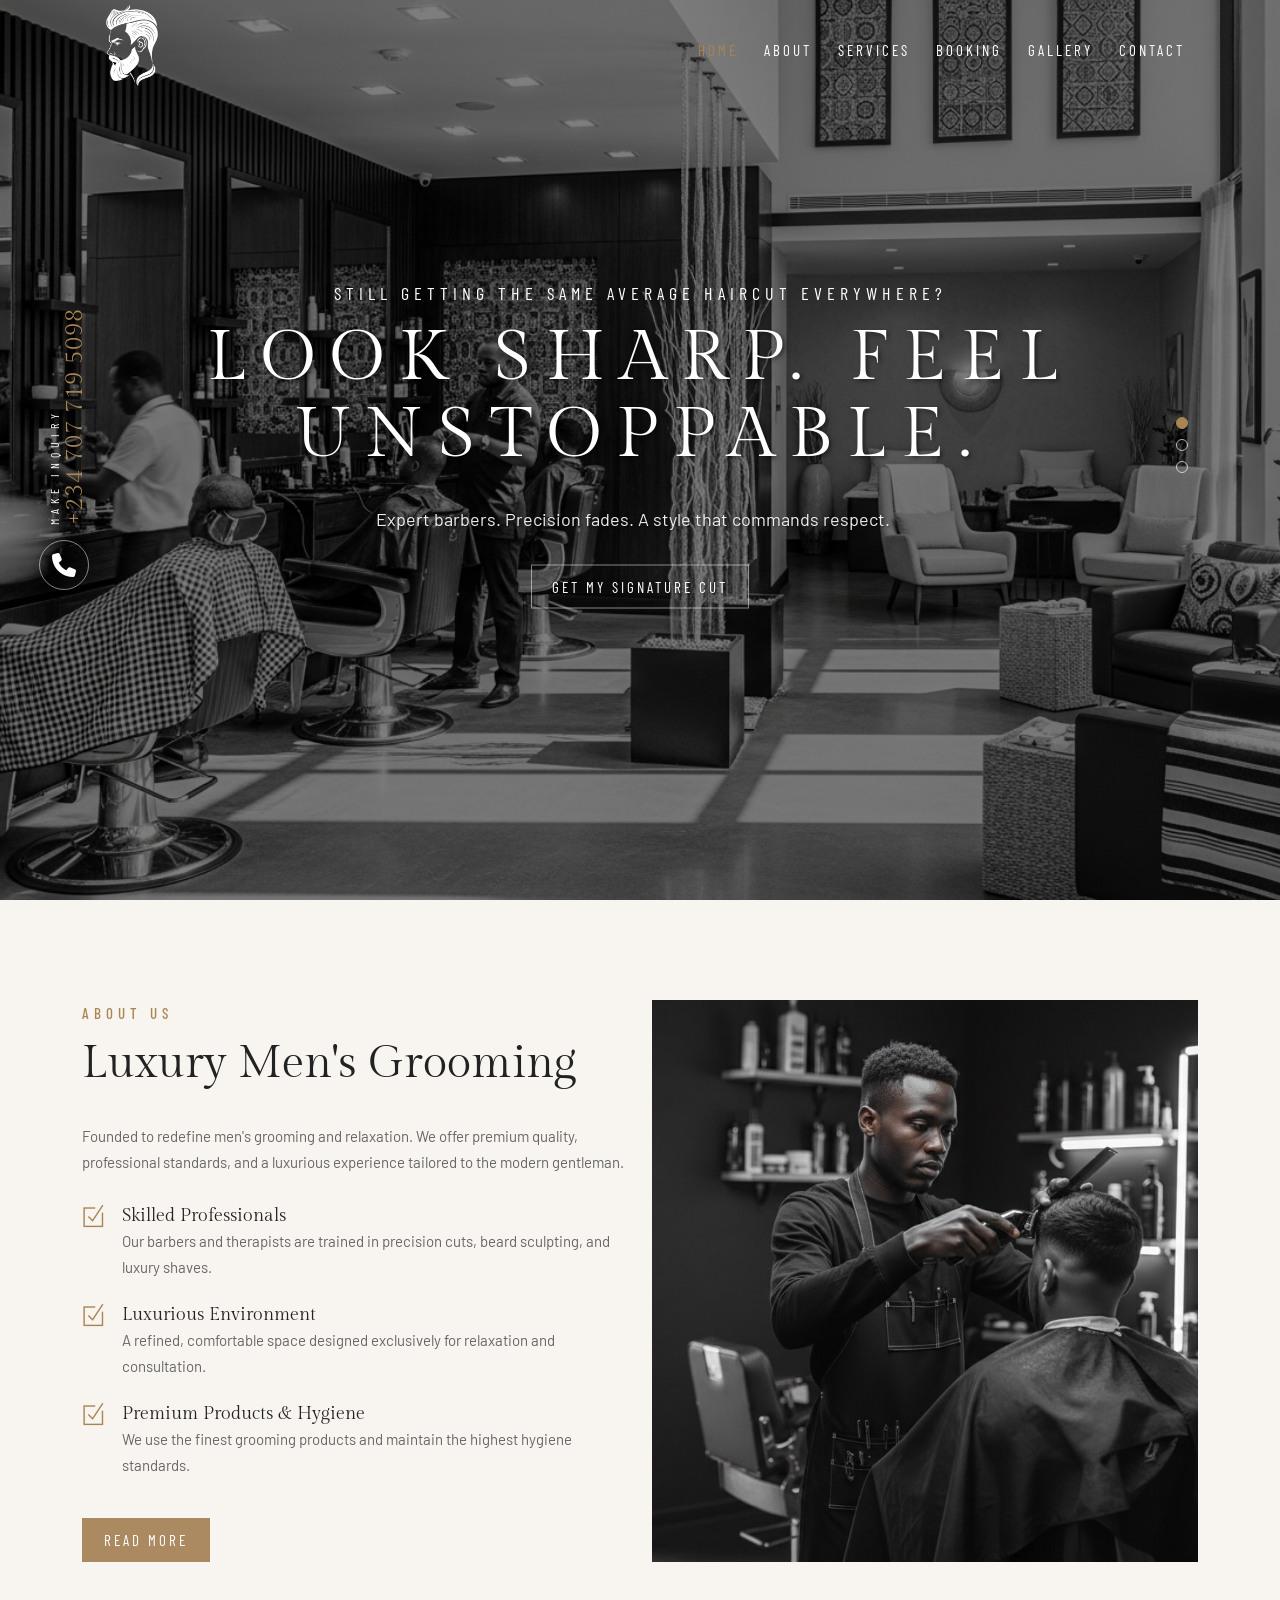
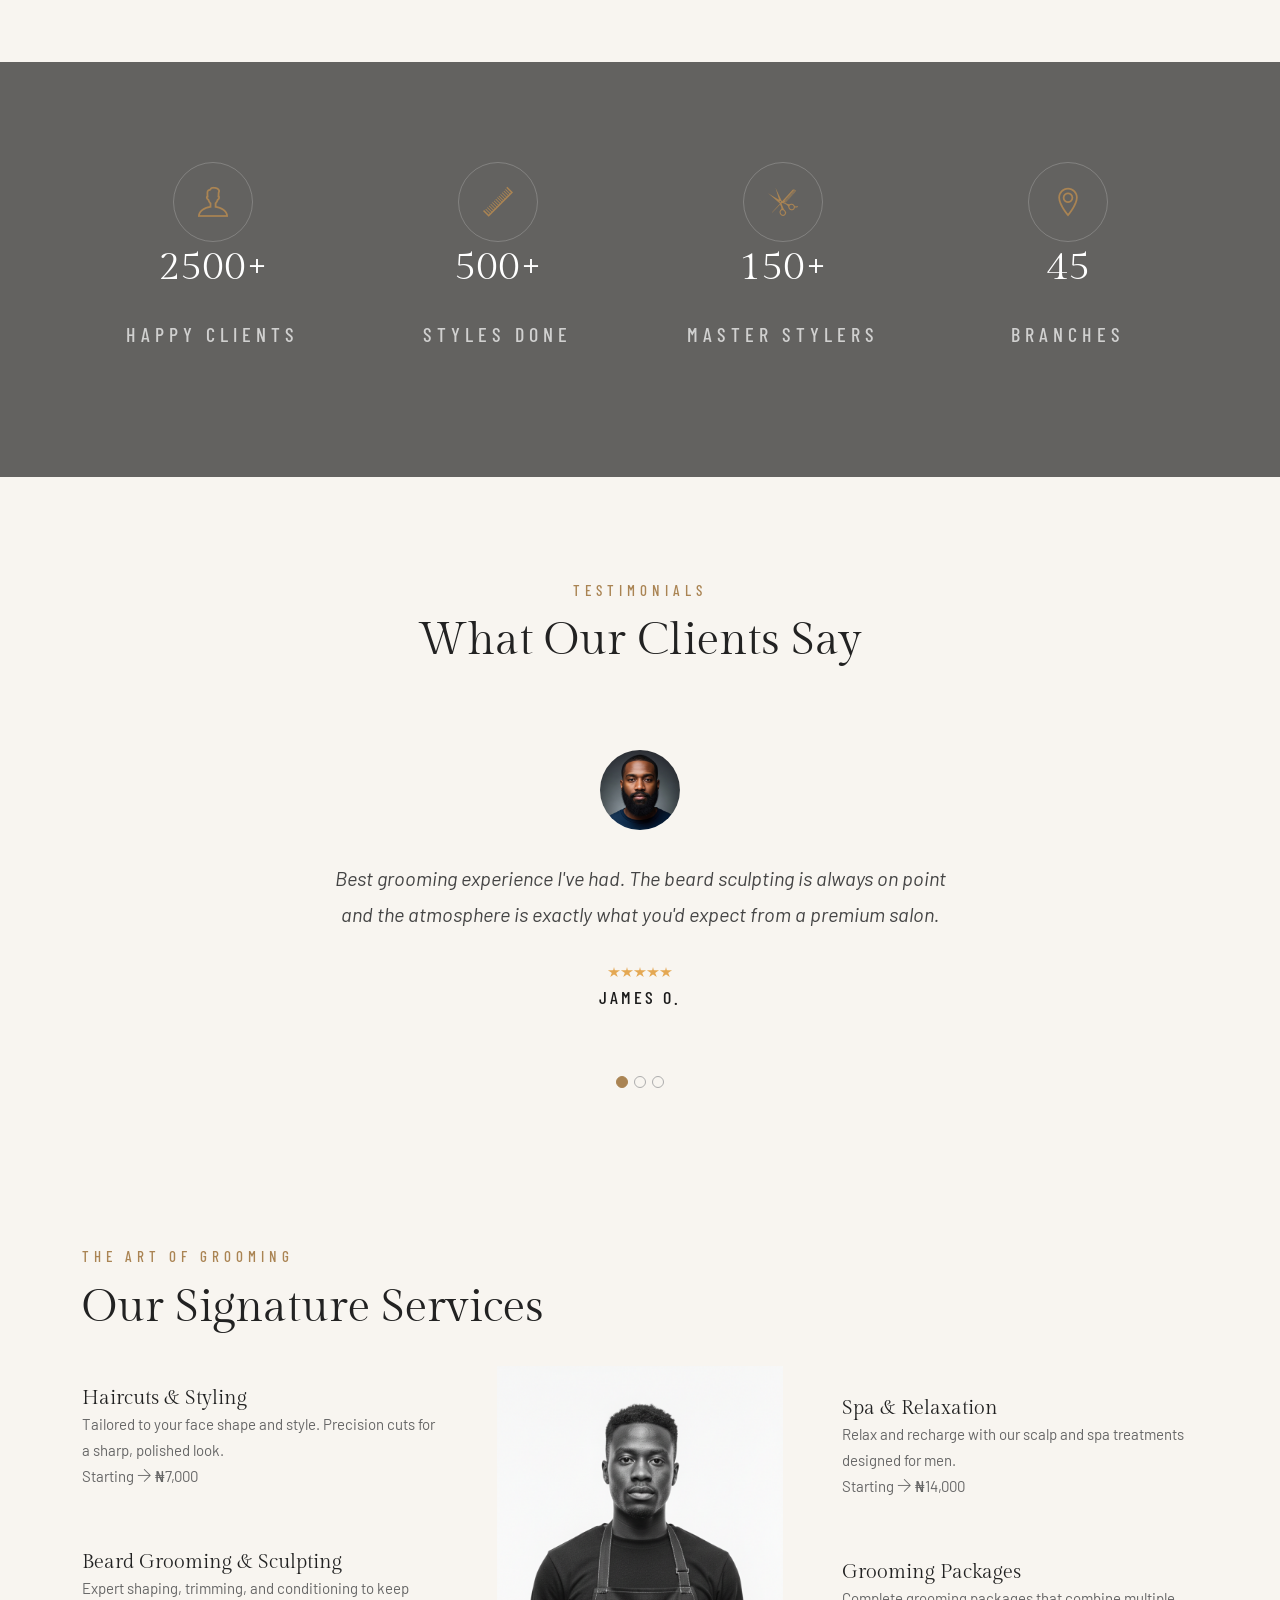
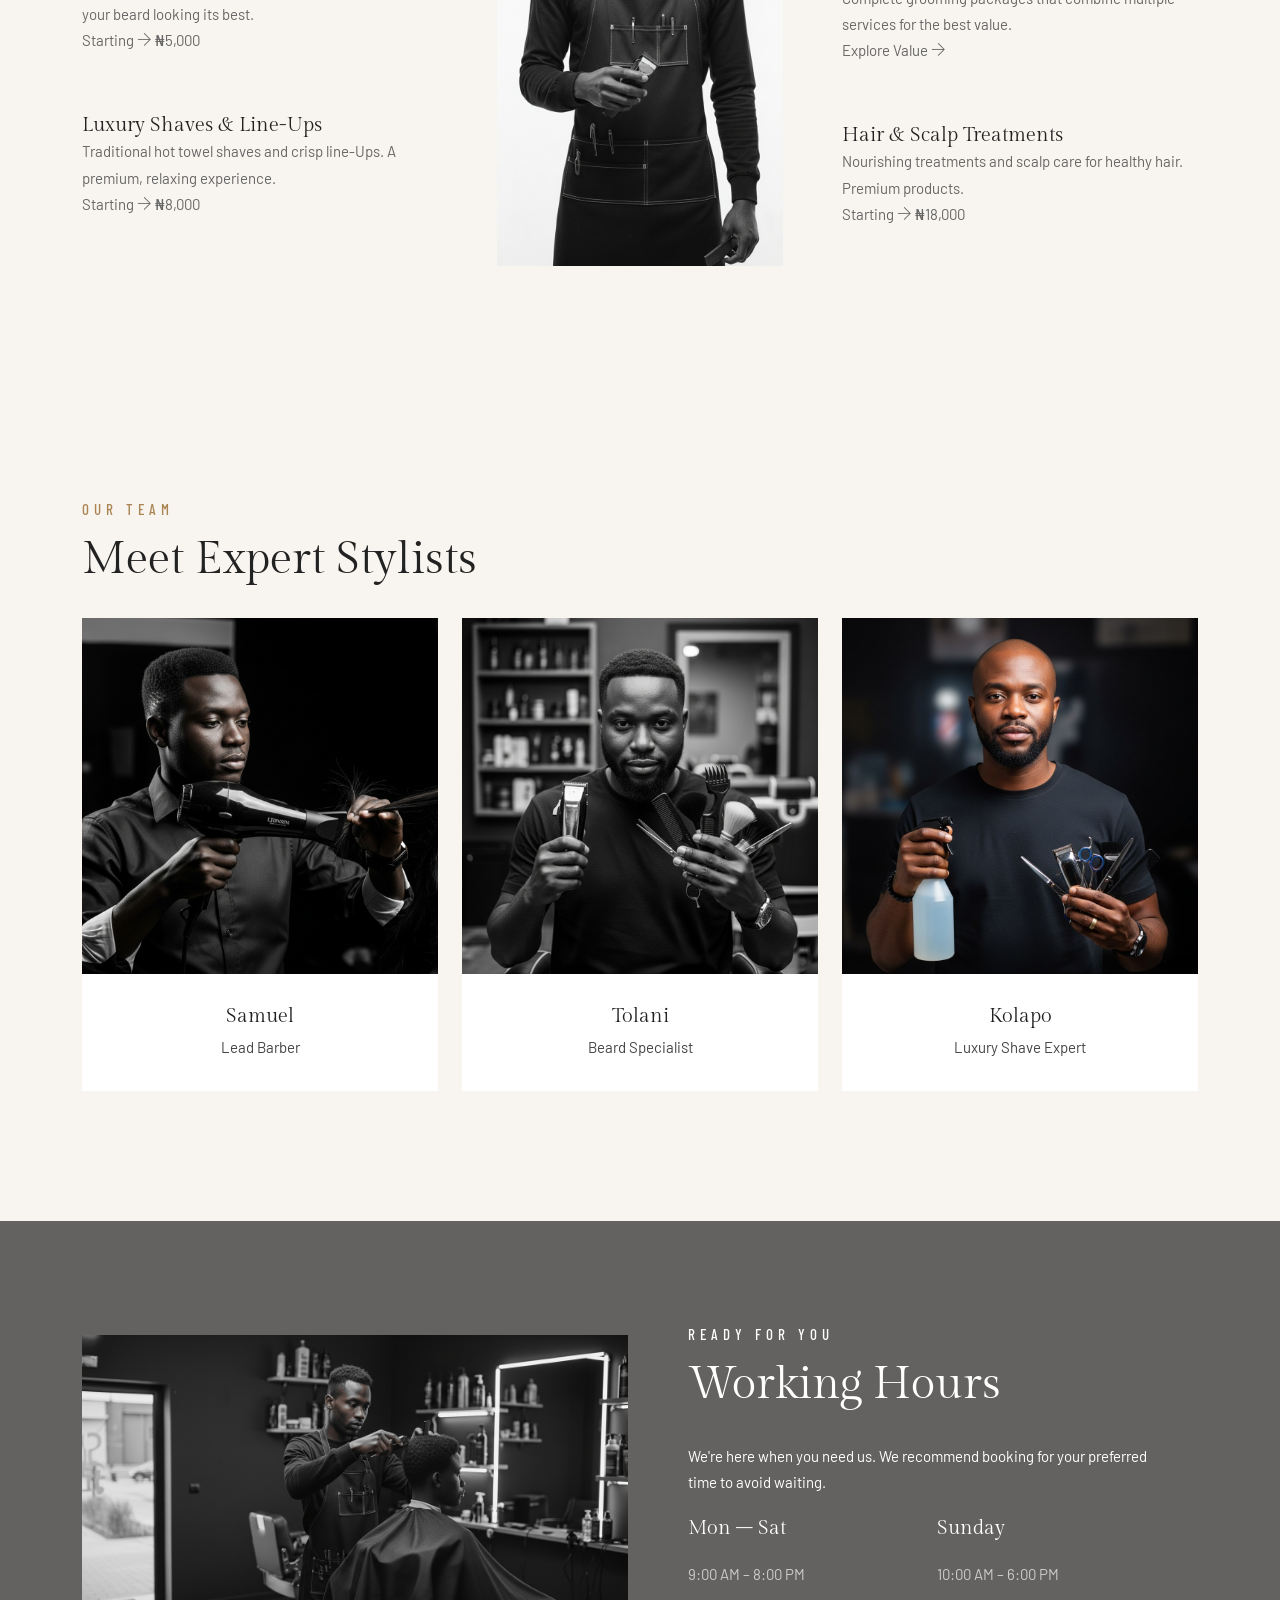
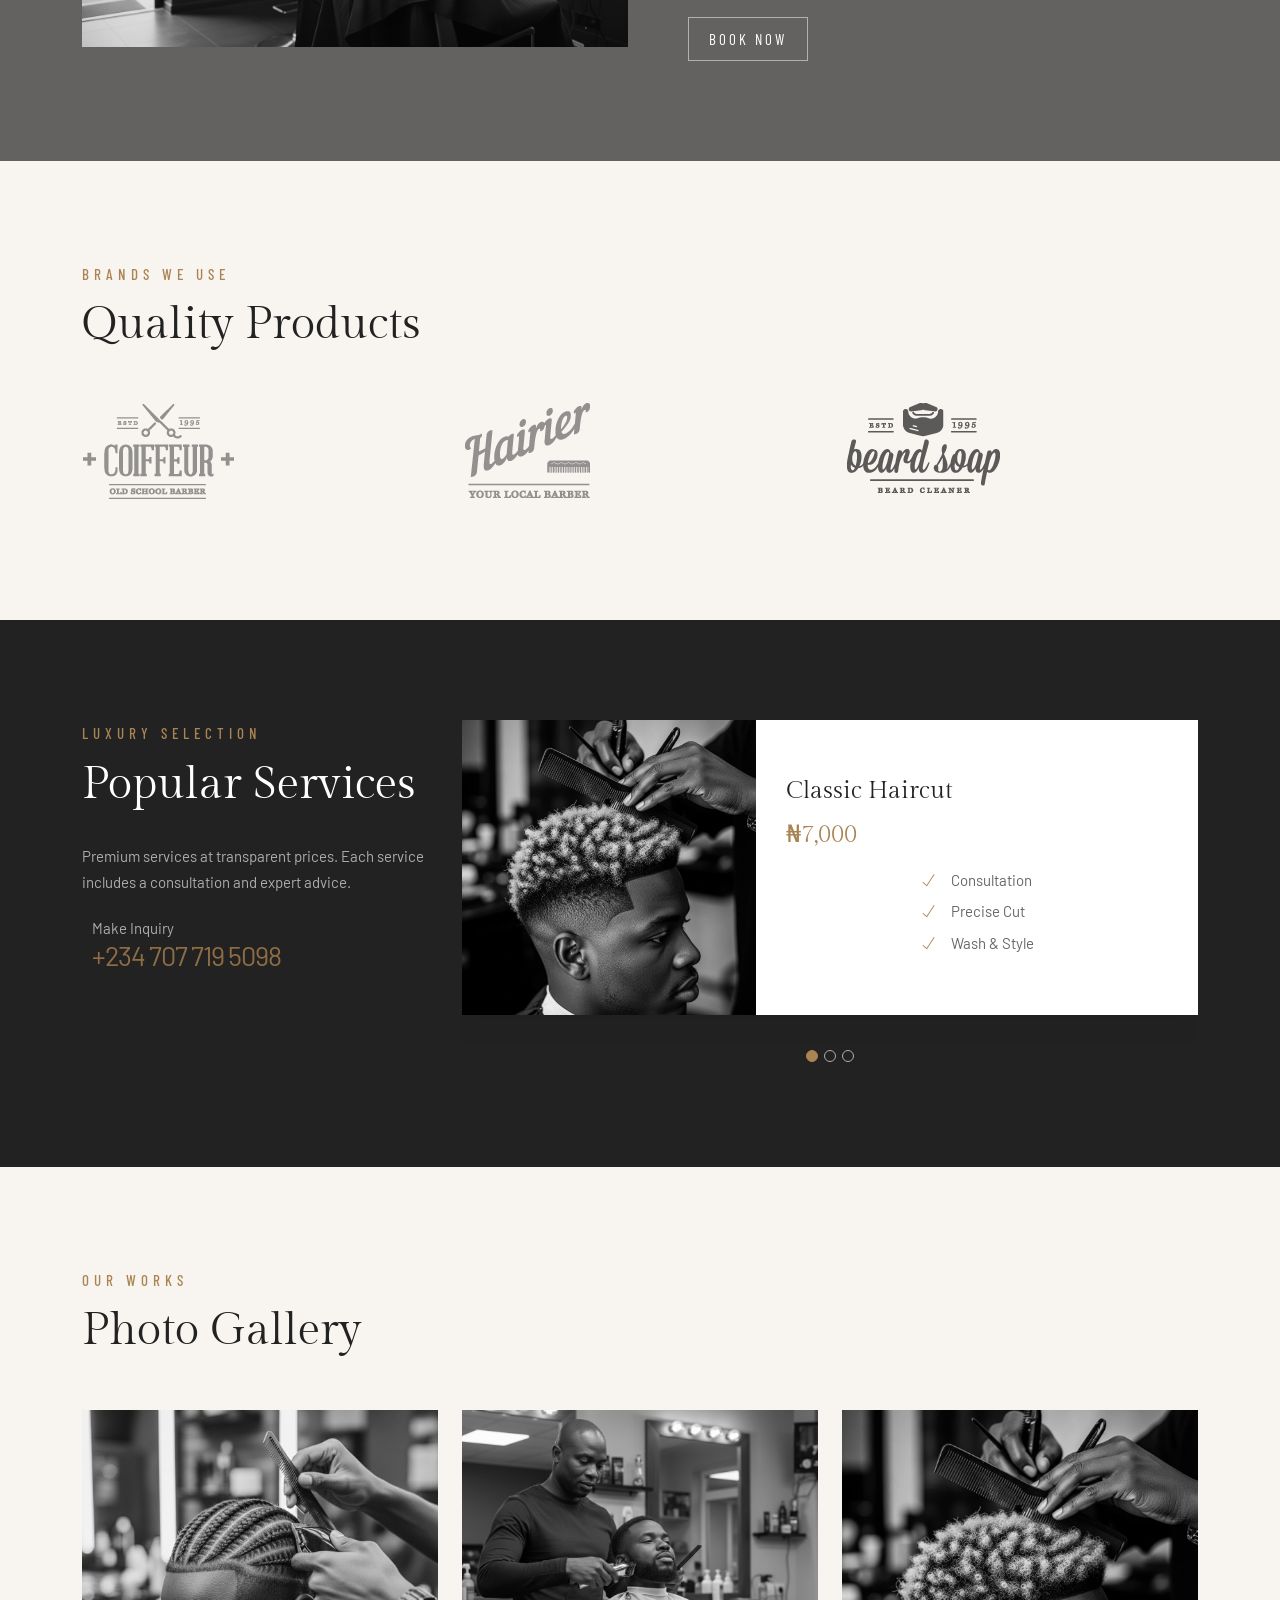
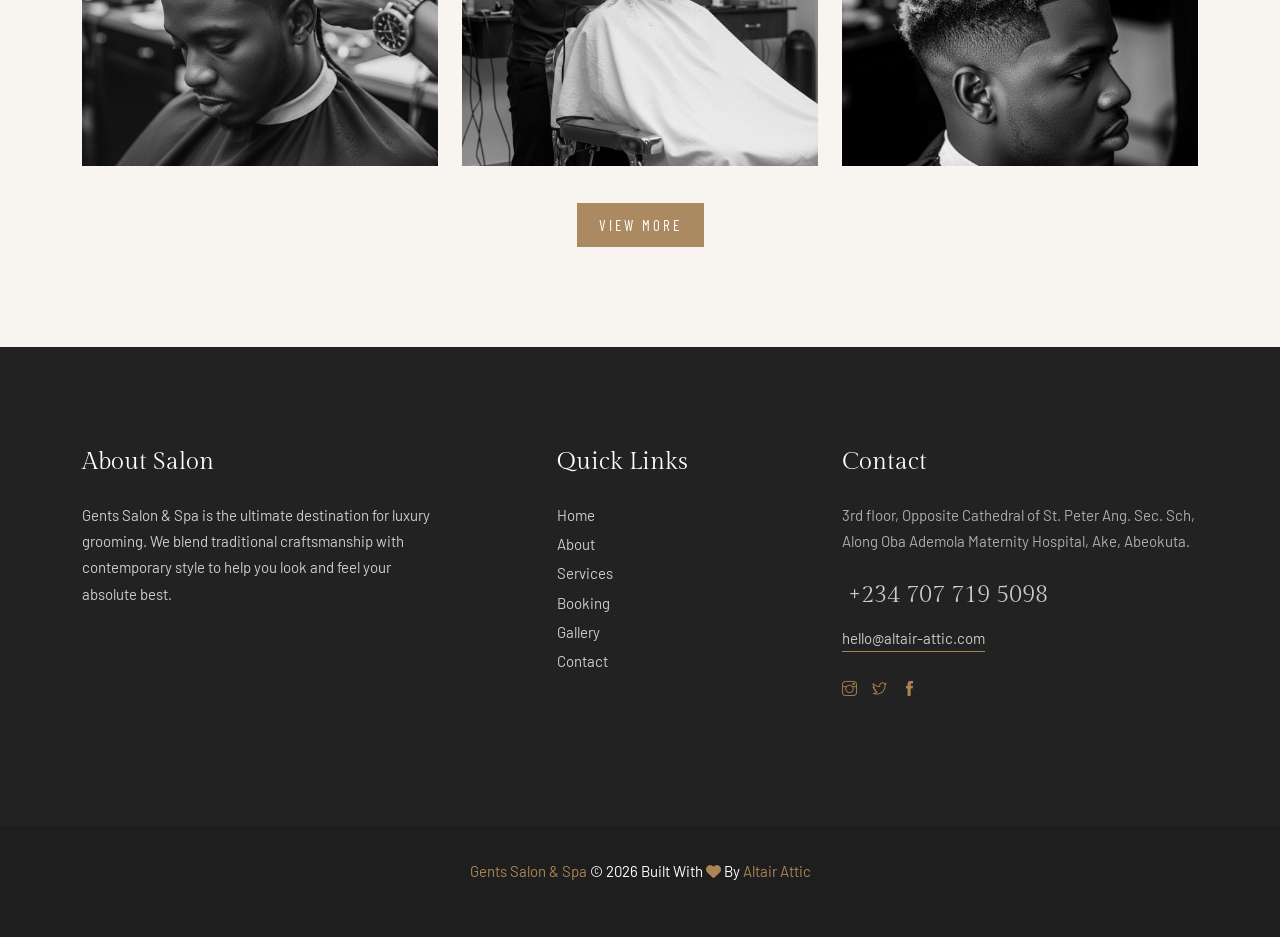
==== commit 7927429c: "Update: chnages" ====
--- a/frontend1/index.html
+++ b/frontend1/index.html
@@ -63,10 +63,14 @@
                         <div class="row">
                             <div class="col-md-10 offset-md-1">
 
-                                <h4>Tired of Inconsistent Haircuts & Generic Styles?</h4>
-                                <h1>PRECISION CRAFTSMANSHIP FOR GENTLEMEN</h1>
-                                <div class="butn-light mt-30 mb-30"> <a href="booking.html"><span>Claim Your Signature
-                                            Cut</span></a> </div>
+                                <h4 style="color: white !important;">Still Getting the Same Average Haircut Everywhere?
+                                </h4>
+                                <h1>LOOK SHARP. FEEL UNSTOPPABLE.</h1>
+                                <p style="color:white;">Expert barbers. Precision fades. A style that commands respect.
+                                </p>
+                                <div class="butn-light mt-30 mb-30">
+                                    <a href="booking.html"><span>Get My Signature Cut</span></a>
+                                </div>
                             </div>
                         </div>
                     </div>
@@ -80,10 +84,13 @@
                         <div class="row">
                             <div class="col-md-10 offset-md-1">
 
-                                <h4>Frustrated with Razor Burn & Post-Shave Irritation?</h4>
-                                <h1>LUXURY HOT-TOWEL SHAVE EXPERIENCE</h1>
-                                <div class="butn-light mt-30 mb-30"> <a href="booking.html"><span>Claim Smooth
-                                            Comfort</span></a> </div>
+                                <h4 style="color: white !important;">Tired of Razor Burns and Rough Shaves?</h4>
+                                <h1>THE ULTIMATE HOT-TOWEL SHAVE</h1>
+                                <p style="color:white;">Smooth skin. Relaxing treatment. A grooming experience made for
+                                    gentlemen.</p>
+                                <div class="butn-light mt-30 mb-30">
+                                    <a href="booking.html"><span>Experience the Smoothness</span></a>
+                                </div>
                             </div>
                         </div>
                     </div>
@@ -97,10 +104,12 @@
                         <div class="row">
                             <div class="col-md-10 offset-md-1">
 
-                                <h4>Sick of Waiting Around in Crowded Barbershops?</h4>
-                                <h1>VIP BOOKINGS & GUARANTEED SLOTS</h1>
-                                <div class="butn-light mt-30 mb-30"> <a href="booking.html"><span>Claim My Reserved
-                                            Spot</span></a> </div>
+                                <h4 style="color: white !important;">Sick of Waiting Around in Crowded Barbershops?</h4>
+                                <h1>YOUR BARBER. YOUR TIME.</h1>
+                                <p style="color:white;">Book ahead, walk in confidently, and get treated like a VIP.</p>
+                                <div class="butn-light mt-30 mb-30">
+                                    <a href="booking.html"><span>Reserve My Spot</span></a>
+                                </div>
                             </div>
                         </div>
                     </div>
@@ -229,7 +238,7 @@
         <div class="container text-center">
             <div class="row">
                 <div class="col-md-12">
-                    <div class="section-subtitle">Our Client Says</div>
+                    <div class="section-subtitle">Testimonials</div>
                     <div class="section-title">What Our Clients Say</div>
                 </div>
             </div>
@@ -294,7 +303,7 @@
         <div class="container">
             <div class="row">
                 <div class="col-md-12">
-                    <div class="section-subtitle">Awesome Services</div>
+                    <div class="section-subtitle">The Art of Grooming</div>
                     <div class="section-title">Our Signature Services</div>
                 </div>
             </div>
@@ -503,7 +512,7 @@
                     <div class="reservations mb-30">
                         <div class="icon"><span class="flaticon flaticon-call"></span></div>
                         <div class="text">
-                            <p class="color-2">Reservation</p> <a href="tel:+2347077195098">+234 707 719 5098</a>
+                            <p class="color-2">Make Inquiry</p> <a href="tel:+2347077195098">+234 707 719 5098</a>
                         </div>
                     </div>
                 </div>
@@ -644,8 +653,11 @@
                 <div class="row">
                     <div class="col-md-12">
                         <div class="footer-bottom-inner">
-                            <p class="footer-bottom-copy-right">&copy; 2026 Gents Salon & Spa. All rights reserved. |
-                                Site by Altair Attic limited
+                             <p class="text-white">
+                                <span style="color:#AA8453;">Gents Salon & Spa</span> &copy; 2026 Built With <span
+                                    style="color: #AA8453;"><i class="fa-solid fa-heart"></i></span> By <a
+                                    href="http://altair-attic.com/software-development" style="color:#AA8453;">Altair
+                                    Attic</a>
                             </p>
                         </div>
                     </div>
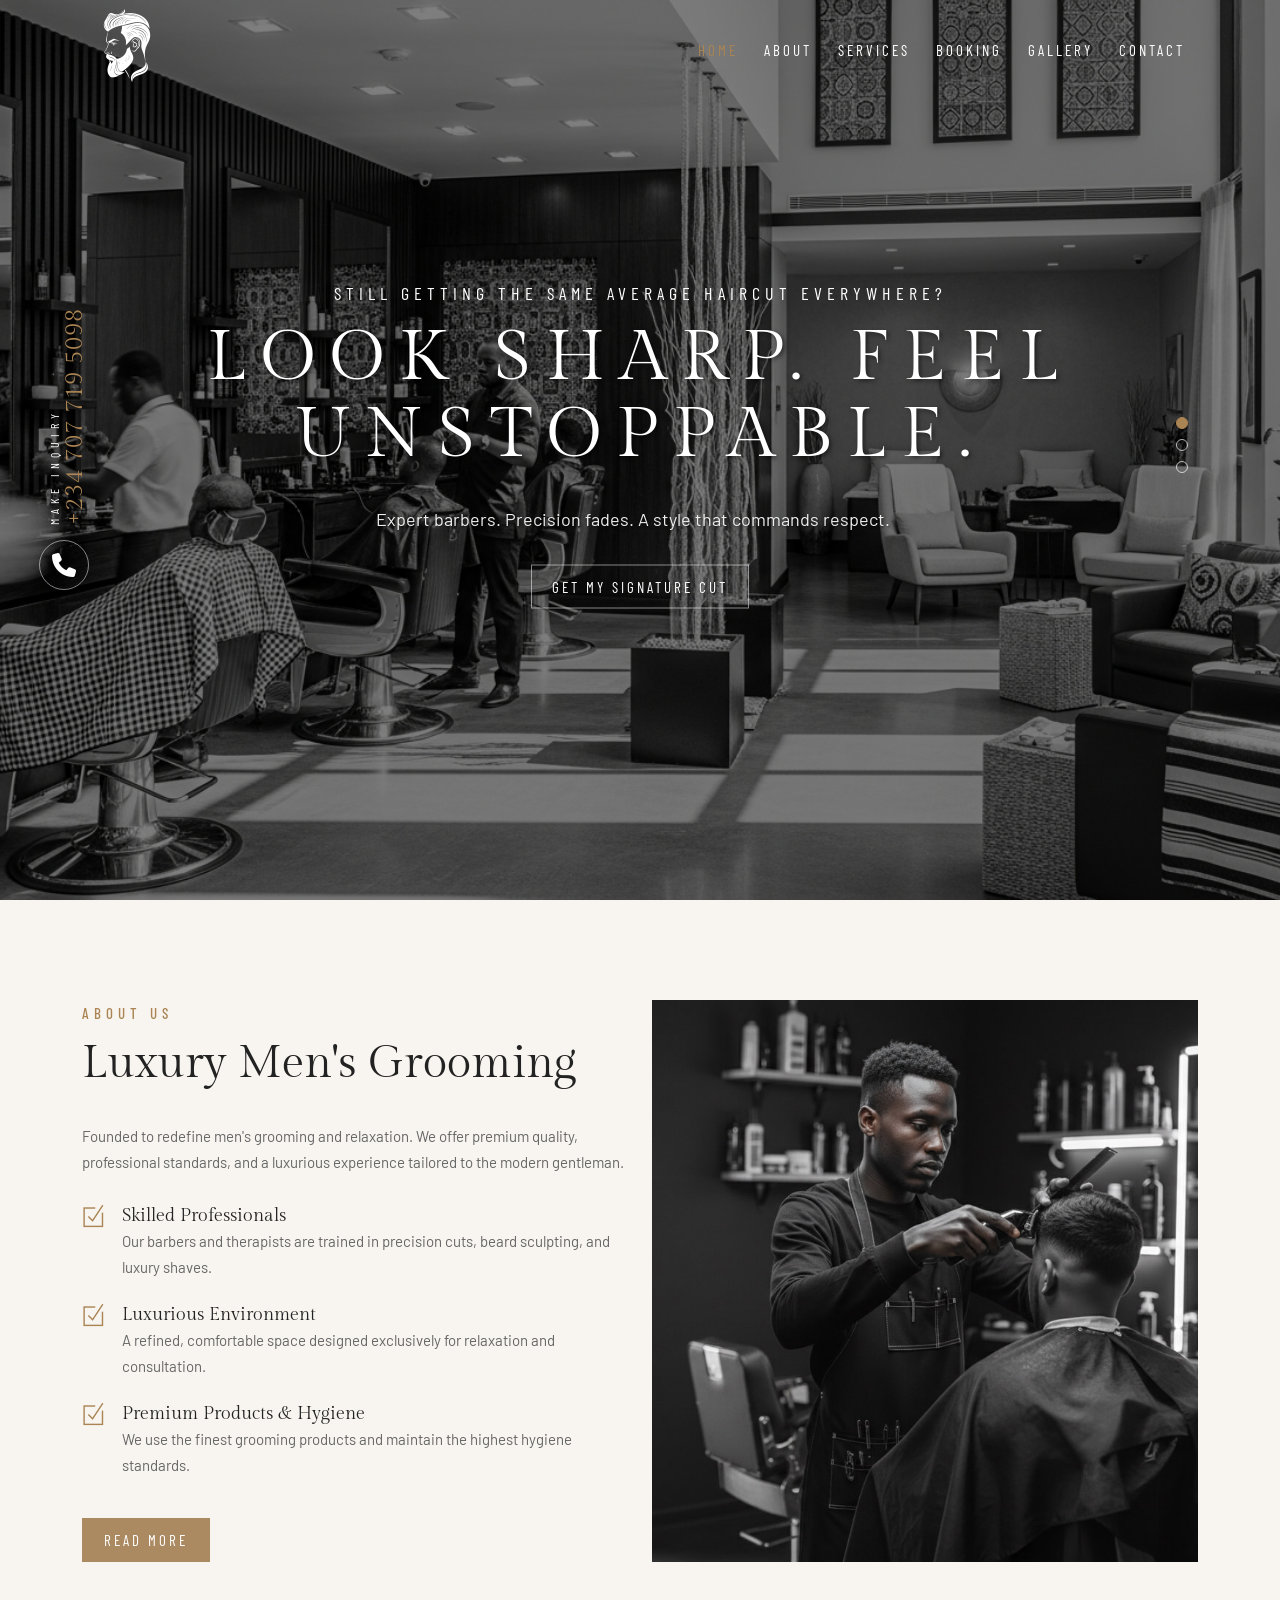
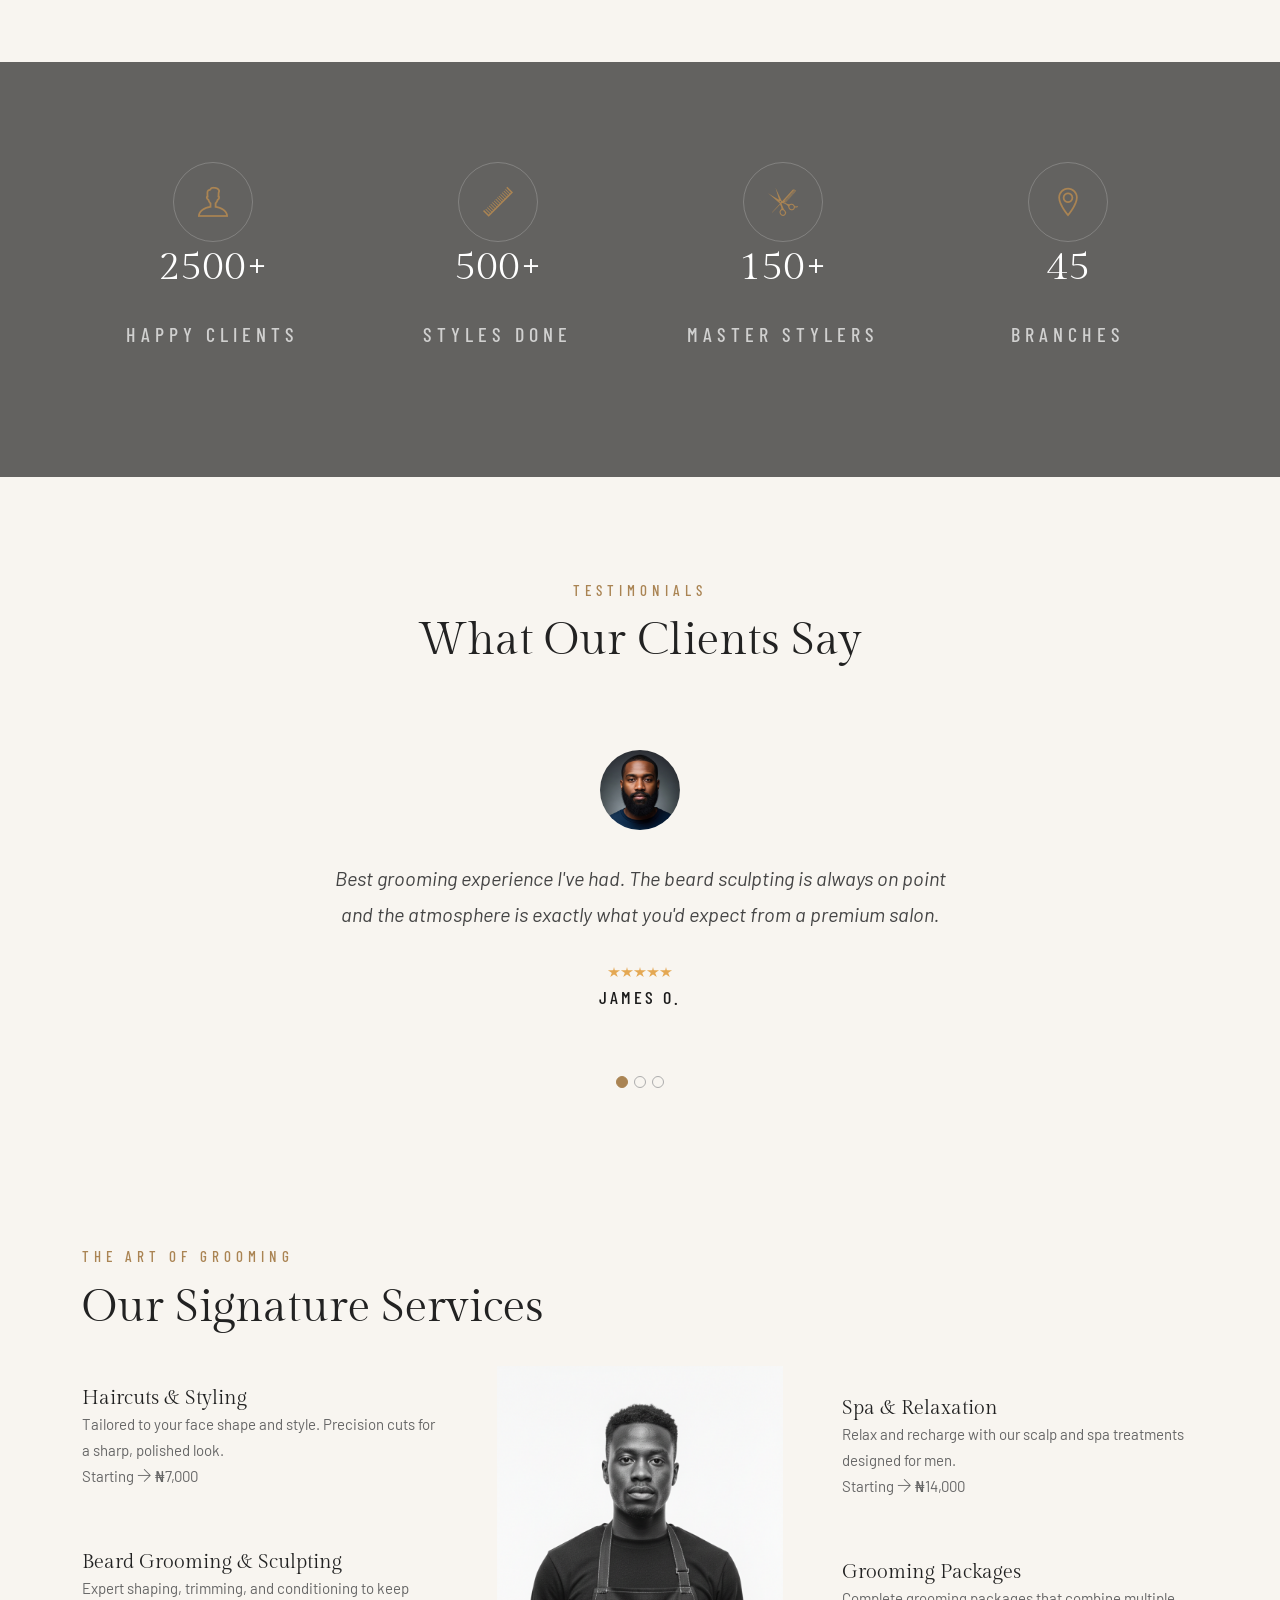
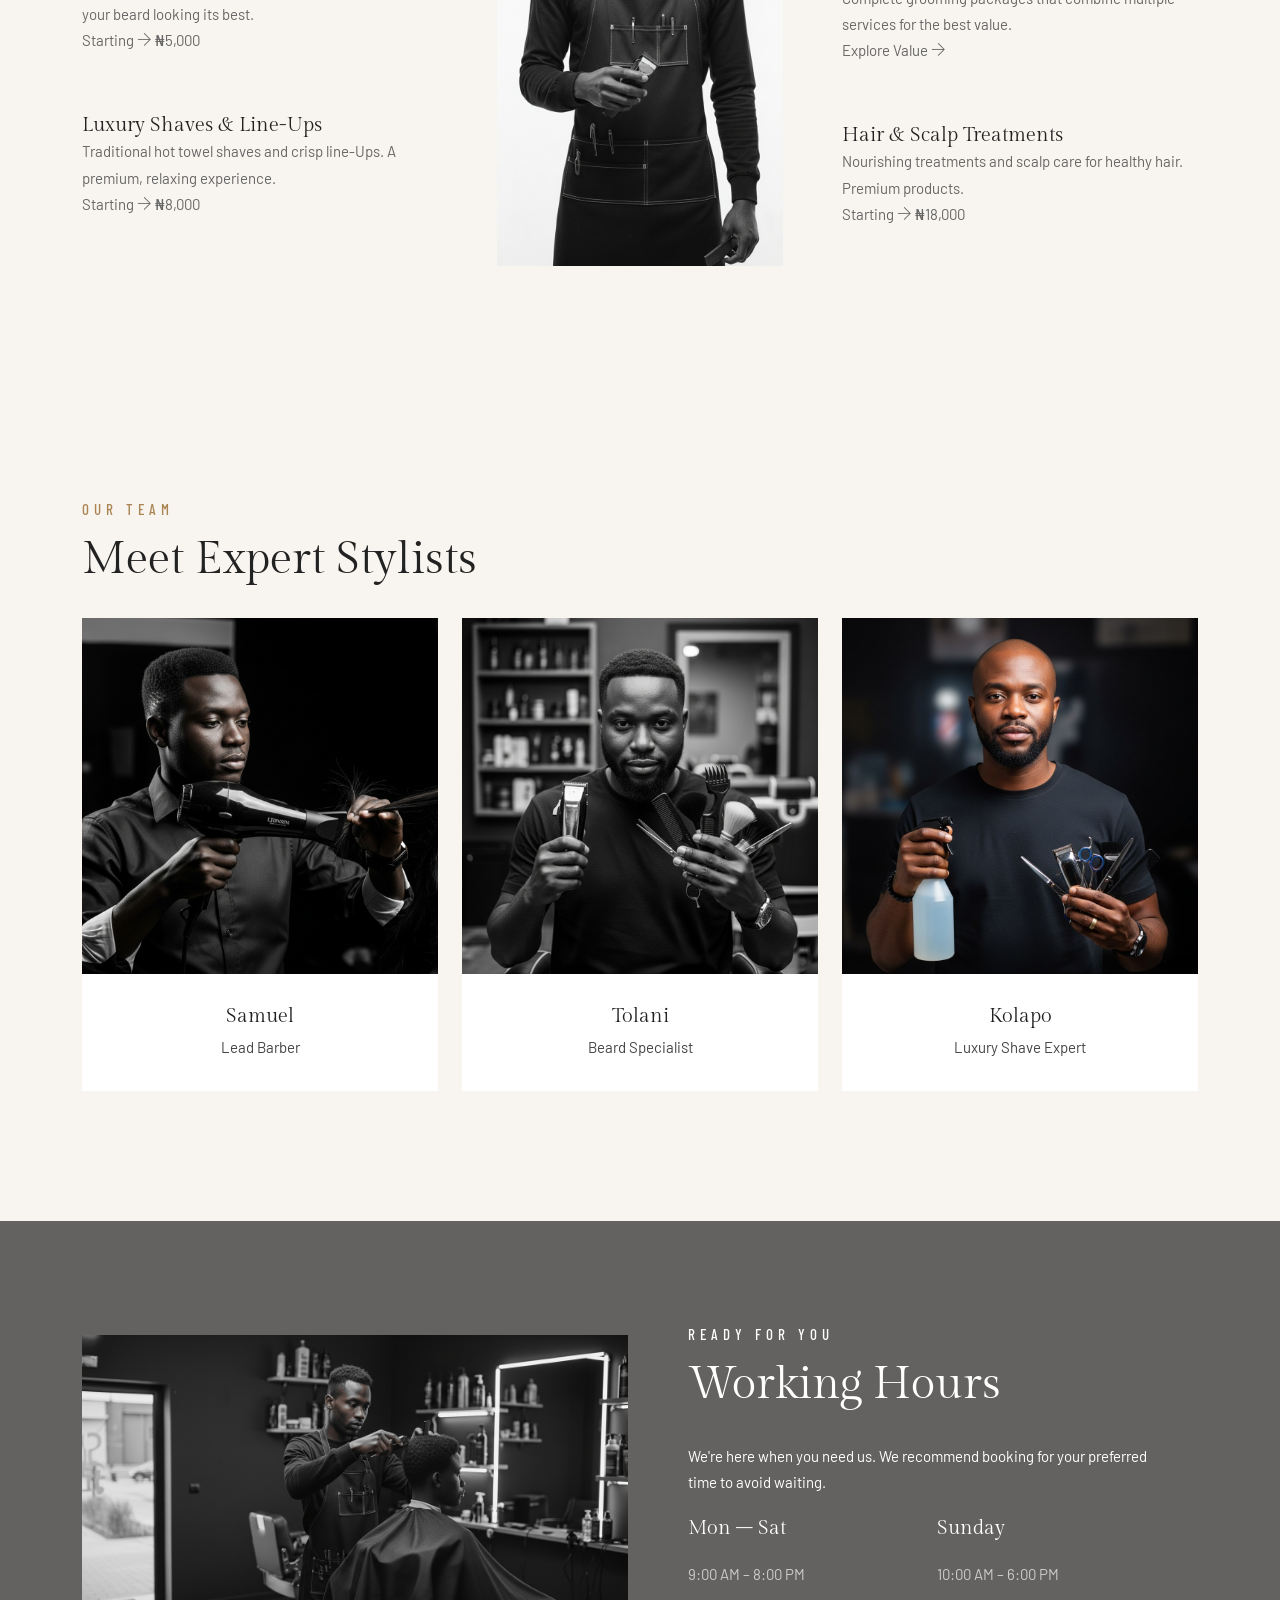
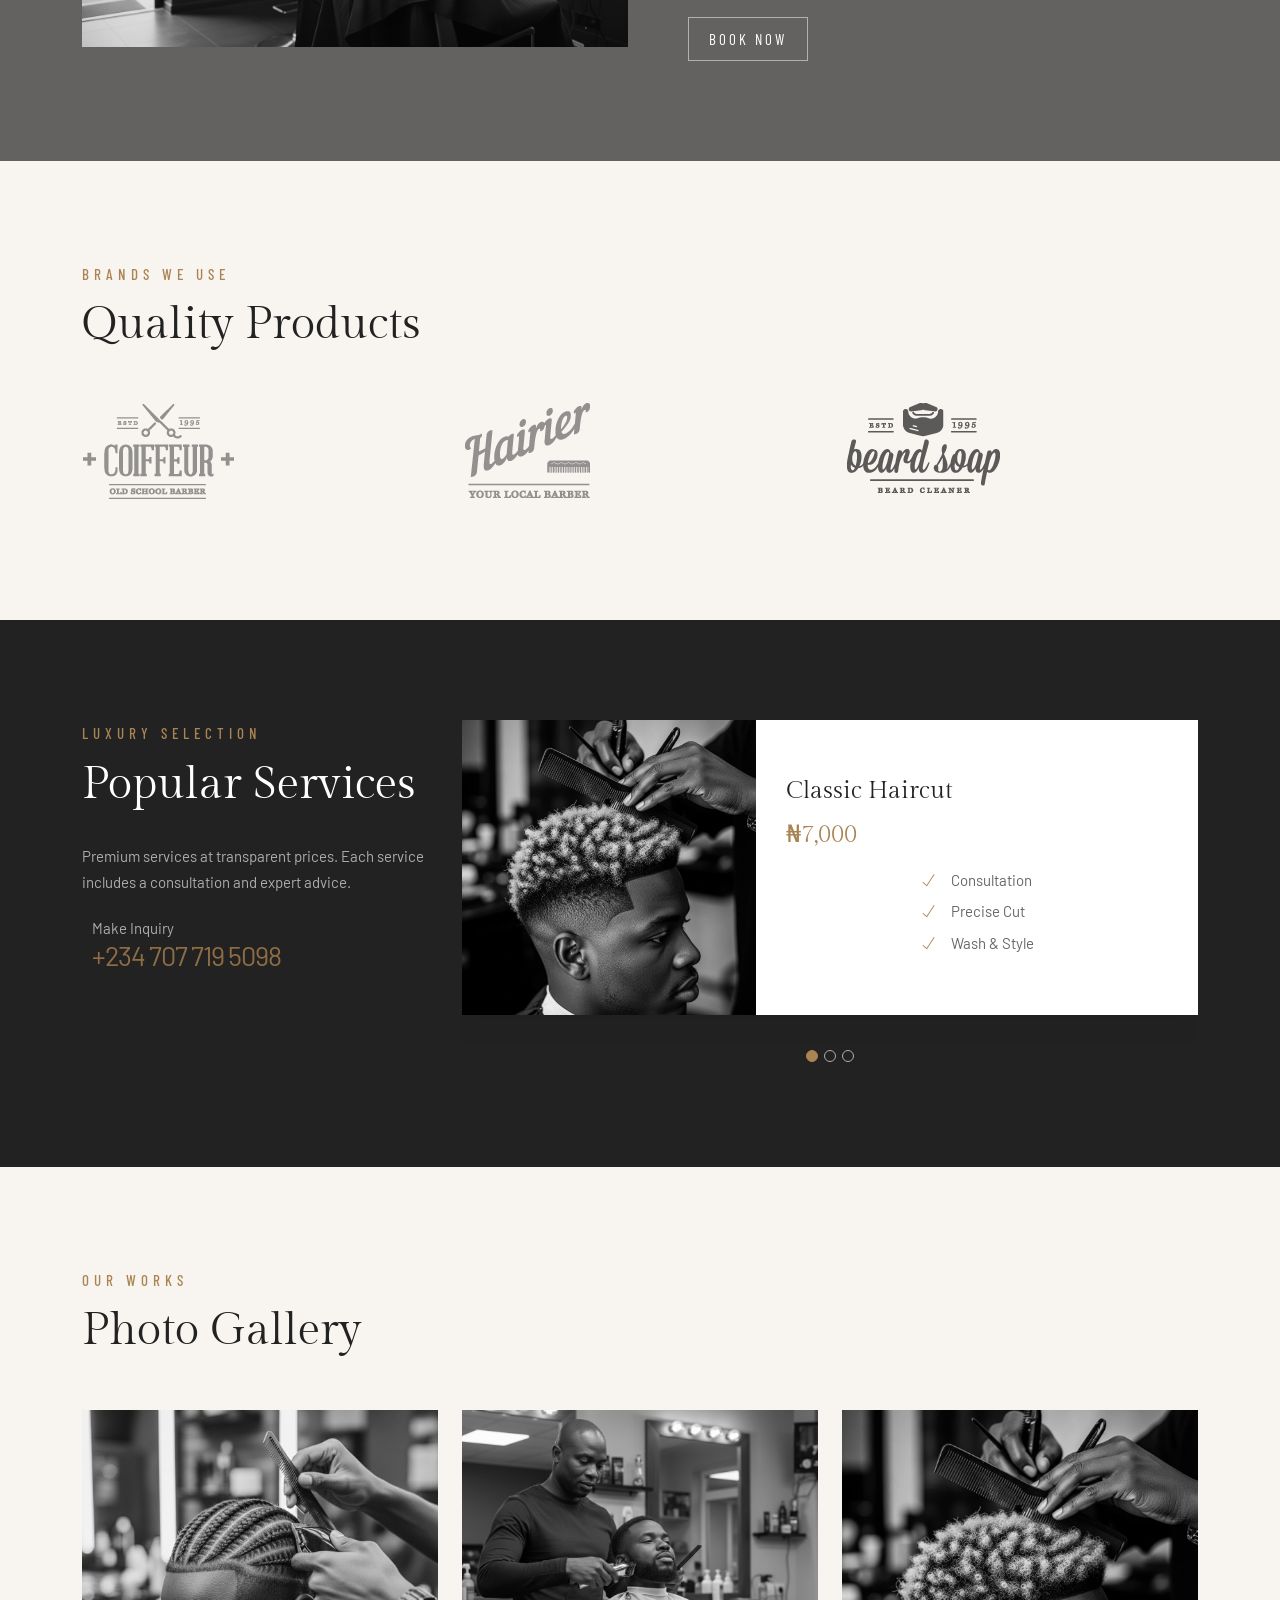
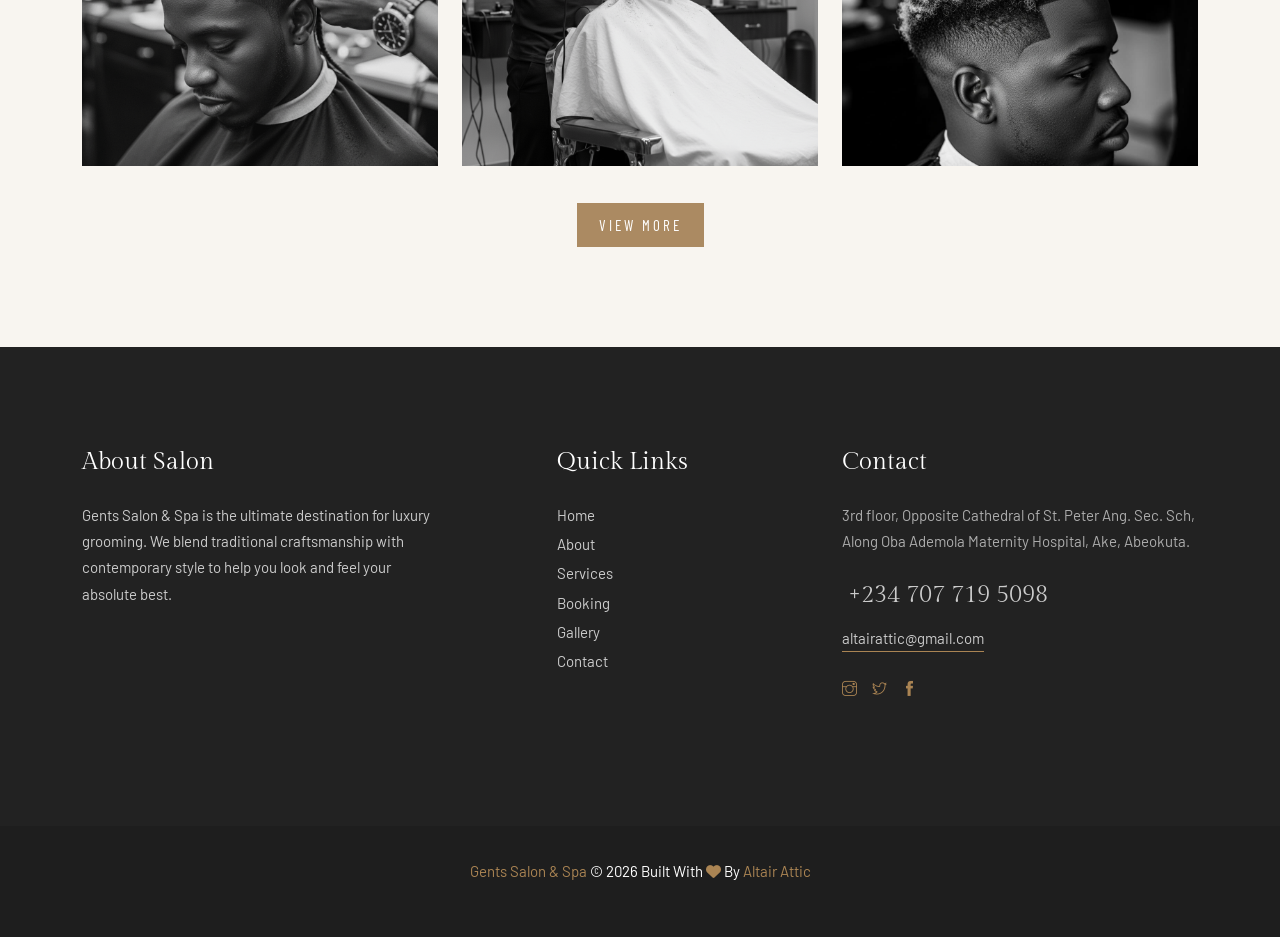
==== commit a4b64e93: "Email update" ====
--- a/frontend1/index.html
+++ b/frontend1/index.html
@@ -636,7 +636,7 @@
                                 <p class="footer-contact-phone"><span class="flaticon flaticon-call"></span> +234 707
                                     719 5098
                                 </p>
-                                <p class="footer-contact-mail">hello@altair-attic.com</p>
+                                <p class="footer-contact-mail">altairattic@gmail.com</p>
                             </div>
                             <div class="footer-about-social-list">
                                 <a href="#"><i class="ti-instagram"></i></a>
--- a/frontend1/assets/css/salon-custom.css
+++ b/frontend1/assets/css/salon-custom.css
@@ -27,14 +27,20 @@
 
 /* Navbar adjustment */
 .navbar {
-    padding: 20px 0 !important;
+    padding: 10px 0 !important;
+}
+
+.nav-scroll {
+    background-color: #f8f5f0 !important;
+    /* Matches site bg color globally */
+    box-shadow: none !important;
 }
 
 /* Logo color and size adjustments */
 .logo-img {
     transition: all 0.3s ease-in-out;
-    width: 100px !important;
-    padding: 15px 0 !important;
+    width: 90px !important;
+    padding: 5px 0 !important;
     height: auto !important;
     display: block;
 }
@@ -45,8 +51,8 @@
 
 .navbar.nav-scroll .logo-img {
     filter: none;
-    width: 100px !important;
-    padding: 10px 0 !important;
+    width: 80px !important;
+    padding: 5px 0 !important;
 }
 
 /* Fix mobile navbar alignment (centered logo and menu) */
@@ -79,7 +85,10 @@
 
     .navbar.nav-scroll {
         height: auto !important;
-        padding: 7px 0 !important;
+        padding: 5px 0 !important;
+        background-color: #f8f5f0 !important;
+        /* Matches site bg color */
+        box-shadow: none !important;
     }
 
     .navbar-toggler i {
@@ -403,6 +412,19 @@
         padding: 40px 25px !important;
         height: auto !important;
     }
+
+    /* Fix row overflow caused by negative margins and large inner images */
+    .services .row,
+    .about .row {
+        margin-left: 0 !important;
+        margin-right: 0 !important;
+    }
+
+    .gallery-img,
+    .about-img-container {
+        width: 100% !important;
+        max-width: 100% !important;
+    }
 }
 
 /* Mobile Responsiveness & Layout Fixes */
@@ -417,7 +439,7 @@
     }
 
     .navbar {
-        padding: 10px 0 !important;
+        padding: 5px 0 !important;
     }
 }
 
@@ -483,7 +505,8 @@
 
     /* Logo size on mobile */
     .logo-img {
-        width: 75px !important;
+        width: 55px !important;
+        padding: 5px 0 !important;
     }
 
     /* Slider buttons centering */
